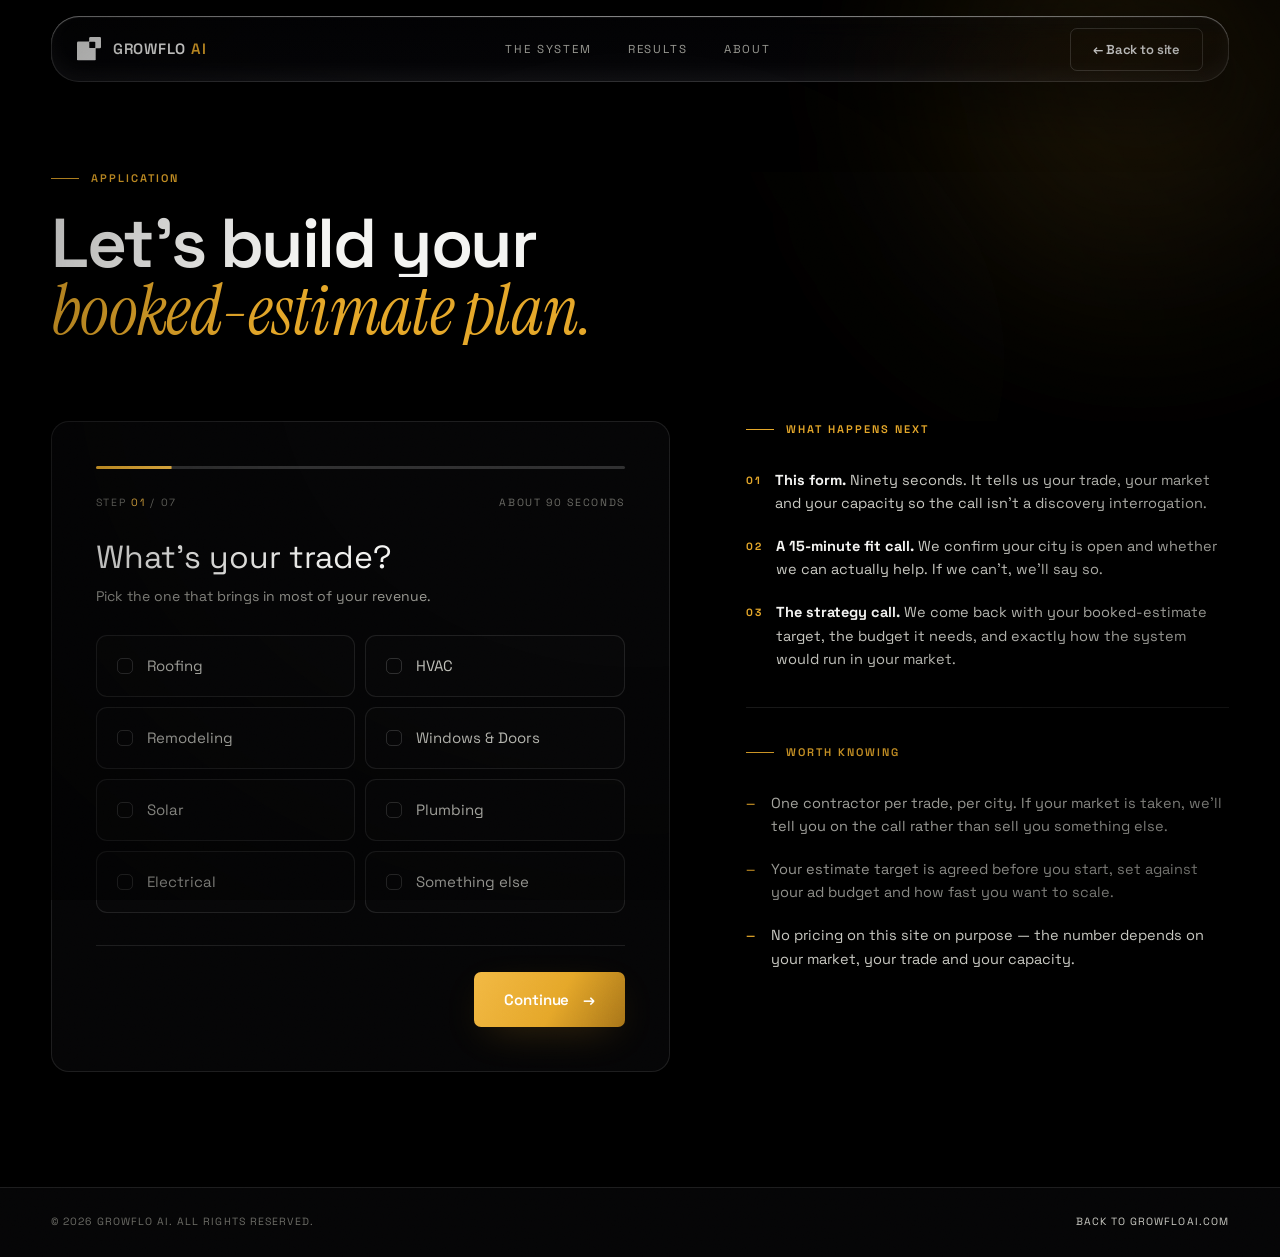
==== start.html @ e7b9e3fc "Initial commit — GrowFlo AI marketing site Static 4-page site (home, results, about, start/form) for" ====
<!DOCTYPE html>
<html lang="en">
<head>
<meta charset="utf-8">
<meta name="viewport" content="width=device-width, initial-scale=1">
<title>Get Your Plan — GrowFlo AI</title>
<meta name="description" content="Tell us your trade, your city and your capacity. We'll build a booked-estimate plan before you ever get on a call.">
<meta name="theme-color" content="#000000">

<!-- Link previews (iMessage, WhatsApp, Facebook, LinkedIn, Slack). Absolute
     URLs are required: scrapers are not browsers and will not resolve a
     relative path. -->
<meta property="og:site_name" content="GrowFlo AI">
<meta property="og:type" content="website">
<meta property="og:url" content="https://growfloai.com/start.html">
<meta property="og:title" content="Get Your Booked-Estimate Plan — GrowFlo AI">
<meta property="og:description" content="Tell us your trade, your city and your capacity. We'll build a booked-estimate plan before you ever get on a call.">
<meta property="og:image" content="https://growfloai.com/assets/img/og.png">
<meta property="og:image:width" content="1200">
<meta property="og:image:height" content="630">
<meta property="og:image:alt" content="GrowFlo AI — booked estimates, not leads.">
<meta name="twitter:card" content="summary_large_image">
<meta name="twitter:title" content="Get Your Booked-Estimate Plan — GrowFlo AI">
<meta name="twitter:description" content="Tell us your trade, your city and your capacity. We'll build a booked-estimate plan before you ever get on a call.">
<meta name="twitter:image" content="https://growfloai.com/assets/img/og.png">

<meta name="robots" content="noindex">
<link rel="icon" href="growflo logo.png">
<link rel="preconnect" href="https://fonts.googleapis.com">
<link rel="preconnect" href="https://fonts.gstatic.com" crossorigin>
<link href="https://fonts.googleapis.com/css2?family=Space+Grotesk:wght@300;400;500;600;700&family=Instrument+Serif:ital@0;1&display=swap" rel="stylesheet">
<link rel="stylesheet" href="assets/css/style.css">
</head>
<body>

<div class="wipe out"></div>
<div class="grain"></div>
<div class="vignette"></div>

<header class="nav solid">
  <div class="nav-in">
    <a href="index.html" class="brand" aria-label="GrowFlo AI home">
      <svg viewBox="0 0 100 98" aria-hidden="true">
        <defs><mask id="gfm1">
          <rect width="100" height="98" fill="#000"/>
          <rect x="0" y="19.2" width="77.9" height="78.5" rx="5.2" fill="#fff"/>
          <rect x="50.6" y="0" width="49.4" height="47.2" rx="5.2" fill="#fff"/>
          <rect x="51.2" y="20" width="25" height="26.2" rx="2.9" fill="#000"/>
        </mask></defs>
        <rect width="100" height="98" fill="currentColor" mask="url(#gfm1)"/>
      </svg>
      <span class="brand-txt">GrowFlo<em>&nbsp;AI</em></span>
    </a>
    <nav class="nav-links">
      <a href="index.html#system">The System</a>
      <a href="results.html">Results</a>
      <a href="about.html">About</a>
    </nav>
    <a href="index.html" class="btn btn-ghost btn-sm"><span>&larr; Back to site</span></a>
    <div class="burger" role="button" tabindex="0" aria-label="Menu"><i></i><i></i></div>
  </div>
</header>

<div class="mob">
  <a href="index.html">Home <i>01</i></a>
  <a href="results.html">Results <i>02</i></a>
  <a href="about.html">About <i>03</i></a>
  <a href="start.html">Get Your Plan <i>04</i></a>
</div>

<main>

<section class="phead" style="padding-bottom:clamp(30px,4vw,50px);">
  <div class="orb" data-para="0.04"></div>
  <div class="phead-in wrap">
    <div class="eyebrow rv">Application</div>
    <h1 style="font-size:clamp(34px,5.4vw,72px);">
      <span class="line-mask" data-delay="60"><span>Let's build your</span></span>
      <span class="line-mask" data-delay="150"><span><em class="copper">booked-estimate plan.</em></span></span>
    </h1>
  </div>
</section>

<section class="wrap" style="padding-bottom:clamp(70px,9vw,130px);">
  <div class="fwrap">

    <!-- ===== FORM ===== -->
    <div class="fcard rv">
      <div class="fbar"><i id="fbar"></i></div>
      <div class="fmeta">
        <span>Step <b id="fnow">01</b> / 07</span>
        <span id="ftime">About 90 seconds</span>
      </div>

      <form id="gfForm" novalidate>

        <!-- 1 · TRADE -->
        <div class="fstep live" data-step="1" data-req="trade">
          <div class="q">What's your trade?</div>
          <p class="hint">Pick the one that brings in most of your revenue.</p>
          <div class="opts two">
            <label class="opt"><input type="radio" name="trade" value="Roofing"><span class="bx"></span>Roofing</label>
            <label class="opt"><input type="radio" name="trade" value="HVAC"><span class="bx"></span>HVAC</label>
            <label class="opt"><input type="radio" name="trade" value="Remodeling"><span class="bx"></span>Remodeling</label>
            <label class="opt"><input type="radio" name="trade" value="Windows &amp; Doors"><span class="bx"></span>Windows &amp; Doors</label>
            <label class="opt"><input type="radio" name="trade" value="Solar"><span class="bx"></span>Solar</label>
            <label class="opt"><input type="radio" name="trade" value="Plumbing"><span class="bx"></span>Plumbing</label>
            <label class="opt"><input type="radio" name="trade" value="Electrical"><span class="bx"></span>Electrical</label>
            <label class="opt"><input type="radio" name="trade" value="Other"><span class="bx"></span>Something else</label>
          </div>
        </div>

        <!-- 2 · TERRITORY -->
        <div class="fstep" data-step="2" data-req="city">
          <div class="q">Where do you work?</div>
          <p class="hint">We only take one contractor per trade, per city — so we need to check your market is open.</p>
          <div class="field">
            <label for="city">Primary city &amp; state</label>
            <input type="text" id="city" name="city" placeholder="e.g. Austin, TX" autocomplete="address-level2">
          </div>
          <div class="field">
            <label for="radius">How far do you travel for a job?</label>
            <select id="radius" name="radius">
              <option value="Up to 25 miles">Up to 25 miles</option>
              <option value="25–50 miles">25–50 miles</option>
              <option value="50–100 miles">50–100 miles</option>
              <option value="Statewide">Statewide</option>
            </select>
          </div>
        </div>

        <!-- 3 · SPEND -->
        <div class="fstep" data-step="3" data-req="spend">
          <div class="q">What are you spending on ads right now?</div>
          <p class="hint">Per month, across everything. This sets what your estimate target can realistically be.</p>
          <div class="opts">
            <label class="opt"><input type="radio" name="spend" value="Not running ads yet"><span class="bx"></span>Not running ads yet</label>
            <label class="opt"><input type="radio" name="spend" value="Under $1,000/mo"><span class="bx"></span>Under $1,000 / month</label>
            <label class="opt"><input type="radio" name="spend" value="$1,000–$3,000/mo"><span class="bx"></span>$1,000 – $3,000 / month</label>
            <label class="opt"><input type="radio" name="spend" value="$3,000–$10,000/mo"><span class="bx"></span>$3,000 – $10,000 / month</label>
            <label class="opt"><input type="radio" name="spend" value="$10,000+/mo"><span class="bx"></span>$10,000+ / month</label>
          </div>
        </div>

        <!-- 4 · CAPACITY -->
        <div class="fstep" data-step="4" data-req="capacity">
          <div class="q">How many extra estimates could you handle a week?</div>
          <p class="hint">Be honest — we'd rather under-fill your calendar than burn your crew.</p>
          <div class="opts two">
            <label class="opt"><input type="radio" name="capacity" value="1–5 per week"><span class="bx"></span>1 – 5 per week</label>
            <label class="opt"><input type="radio" name="capacity" value="5–10 per week"><span class="bx"></span>5 – 10 per week</label>
            <label class="opt"><input type="radio" name="capacity" value="10–20 per week"><span class="bx"></span>10 – 20 per week</label>
            <label class="opt"><input type="radio" name="capacity" value="20+ per week"><span class="bx"></span>20+ per week</label>
          </div>
        </div>

        <!-- 5 · PAIN -->
        <div class="fstep" data-step="5" data-req="pain">
          <div class="q">What's breaking right now?</div>
          <p class="hint">Tick everything that applies.</p>
          <div class="opts">
            <label class="opt"><input type="checkbox" name="pain" value="Not enough leads"><span class="bx"></span>Not enough leads coming in</label>
            <label class="opt"><input type="checkbox" name="pain" value="Leads never answer"><span class="bx"></span>Leads don't answer when I call back</label>
            <label class="opt"><input type="checkbox" name="pain" value="Too many tire-kickers"><span class="bx"></span>Too many tire-kickers and ballpark hunters</label>
            <label class="opt"><input type="checkbox" name="pain" value="No-shows"><span class="bx"></span>Appointments that no-show</label>
            <label class="opt"><input type="checkbox" name="pain" value="No follow-up system"><span class="bx"></span>No follow-up with past customers</label>
            <label class="opt"><input type="checkbox" name="pain" value="Not enough reviews"><span class="bx"></span>Not enough reviews / low rating</label>
          </div>
        </div>

        <!-- 6 · CONTACT -->
        <div class="fstep" data-step="6" data-req="contact">
          <div class="q">Where do we send the plan?</div>
          <p class="hint">Straight after this you'll pick a time for a short fit call.</p>
          <div class="two-col">
            <div class="field">
              <label for="name">Your name</label>
              <input type="text" id="name" name="name" placeholder="Full name" autocomplete="name">
            </div>
            <div class="field">
              <label for="company">Business name</label>
              <input type="text" id="company" name="company" placeholder="Company" autocomplete="organization">
            </div>
          </div>
          <div class="two-col">
            <div class="field">
              <label for="email">Email</label>
              <input type="email" id="email" name="email" placeholder="you@company.com" autocomplete="email">
            </div>
            <div class="field">
              <label for="phone">Mobile</label>
              <input type="tel" id="phone" name="phone" placeholder="(000) 000-0000" autocomplete="tel">
            </div>
          </div>
          <div class="field">
            <label for="notes">Anything we should know? (optional)</label>
            <textarea id="notes" name="notes" placeholder="Jobs you want more of, jobs you don't, anything you've already tried."></textarea>
          </div>
          <!-- honeypot -->
          <input type="text" name="website" tabindex="-1" autocomplete="off" style="position:absolute;left:-9999px;opacity:0" aria-hidden="true">
        </div>

        <!-- 7 · BOOK THE FIT CALL
             The lead is already sent by the time this step appears, so an
             abandoned booking still reaches the spreadsheet. The iframe is
             built in JS (createElement, never innerHTML) so the visitor's
             own details can prefill the booking without a DOM-injection sink. -->
        <div class="fstep" data-step="7" data-req="book">
          <div class="q">Got it. Now pick your time.</div>
          <p class="hint">Your details are saved. Choose a 15-minute slot and we'll confirm your territory is open.</p>
          <div class="cal-embed" id="calEmbed">
            <div class="cal-load" id="calLoad">Loading the calendar&hellip;</div>
          </div>
          <p class="cal-alt">
            Calendar not loading?
            <a href="https://api.leadconnectorhq.com/widget/booking/bsc6yBx9MfXKer7SJRe4" target="_blank" rel="noopener">Open it in a new tab &rarr;</a>
          </p>
        </div>

        <div class="fnav">
          <button type="button" class="fback hide" id="fback">&larr; Back</button>
          <button type="button" class="btn btn-solid" id="fnext"><span id="fnextTxt">Continue</span><span class="arw">&rarr;</span></button>
        </div>
        <div class="ferr" id="ferr">Pick an option to continue.</div>
      </form>

      <!-- ===== DONE — only shown if the booking step is unreachable ===== -->
      <div class="fdone" id="fdone">
        <div class="tick">
          <svg viewBox="0 0 24 24" fill="none" stroke="currentColor" stroke-width="2"><path d="M20 6L9 17l-5-5"/></svg>
        </div>
        <h3 style="margin-bottom:14px;">Got it &mdash; we'll be in touch.</h3>
        <p style="max-width:44ch;margin-inline:auto;">
          Your application is in. We'll confirm your territory is open and come back to you
          to book a 15-minute fit call.
        </p>
      </div>
    </div>

    <!-- ===== SIDE ===== -->
    <aside class="fside rv" data-delay="140">
      <div class="eyebrow">What happens next</div>
      <ul>
        <li><b>01</b><span><strong style="color:var(--bone)">This form.</strong> Ninety seconds. It tells us your trade, your market and your capacity so the call isn't a discovery interrogation.</span></li>
        <li><b>02</b><span><strong style="color:var(--bone)">A 15-minute fit call.</strong> We confirm your city is open and whether we can actually help. If we can't, we'll say so.</span></li>
        <li><b>03</b><span><strong style="color:var(--bone)">The strategy call.</strong> We come back with your booked-estimate target, the budget it needs, and exactly how the system would run in your market.</span></li>
      </ul>

      <div class="rule" style="margin-block:36px;"></div>

      <div class="eyebrow">Worth knowing</div>
      <ul>
        <li><b>&mdash;</b><span>One contractor per trade, per city. If your market is taken, we'll tell you on the call rather than sell you something else.</span></li>
        <li><b>&mdash;</b><span>Your estimate target is agreed before you start, set against your ad budget and how fast you want to scale.</span></li>
        <li><b>&mdash;</b><span>No pricing on this site on purpose — the number depends on your market, your trade and your capacity.</span></li>
      </ul>
    </aside>

  </div>
</section>

</main>

<footer class="foot">
  <div class="wrap">
    <div class="foot-bot" style="border-top:0;">
      <span>&copy; <span data-year></span> GrowFlo AI. All rights reserved.</span>
      <span><a href="index.html" style="color:var(--bone-dim)">Back to growfloai.com</a></span>
    </div>
  </div>
</footer>

<script src="assets/js/liquid-glass.js"></script>
<script src="assets/js/main.js"></script>
<script src="assets/js/form.js"></script>
</body>
</html>
---- assets/css/style.css ----
/* ============================================================
   GROWFLO AI — core stylesheet
   Palette: true black + gold. Type: Space Grotesk, sentence case,
   with Instrument Serif italic for accent words.
   ============================================================ */

/* ---------- TOKENS ---------- */
:root{
  --ink:        #000000;
  --ink-1:      #050506;
  --ink-2:      #0A0A0B;
  --ink-3:      #131315;
  --line:       rgba(244,244,242,.10);
  --line-2:     rgba(244,244,242,.18);
  --bone:       #F4F4F2;
  --bone-dim:   #C9C9C2;
  --muted:      #9A9A93;
  --muted-2:    #6B6B65;

  --gold:     #E5A729;
  --gold-lit: #F2B944;
  --gold-dp:  #A87518;
  --gold-glow: rgba(229,167,41,.28);

  --display: 'Space Grotesk', 'Helvetica Neue', Arial, sans-serif;
  --body:    'Space Grotesk', 'Helvetica Neue', Arial, sans-serif;
  --label:   'Space Grotesk', 'Helvetica Neue', Arial, sans-serif;
  --serif:   'Instrument Serif', Georgia, 'Times New Roman', serif;

  --gut: clamp(20px, 4vw, 72px);
  --maxw: 1320px;
  --r-lg: 18px;
  --r-md: 11px;
  --r-sm: 7px;
  --ease: cubic-bezier(.22,1,.36,1);
  --ease-io: cubic-bezier(.65,.05,.36,1);
}

/* ---------- RESET ---------- */
*,*::before,*::after{ box-sizing:border-box; margin:0; padding:0; }
html{ -webkit-text-size-adjust:100%; scroll-behavior:smooth; }
@media (prefers-reduced-motion:reduce){ html{ scroll-behavior:auto; } }
[id]{ scroll-margin-top:90px; }
body{
  background:var(--ink);
  color:var(--bone);
  font-family:var(--body);
  font-size:16px;
  line-height:1.6;
  -webkit-font-smoothing:antialiased;
  -moz-osx-font-smoothing:grayscale;
  overflow-x:hidden;
}
body.is-locked{ overflow:hidden; }
img,svg,video{ display:block; max-width:100%; }
a{ color:inherit; text-decoration:none; }
button,input,select,textarea{ font:inherit; color:inherit; background:none; border:none; outline:none; }
::selection{ background:var(--gold); color:#fff; }

::-webkit-scrollbar{ width:9px; }
::-webkit-scrollbar-track{ background:var(--ink); }
::-webkit-scrollbar-thumb{ background:#1c1a15; border-radius:9px; }
::-webkit-scrollbar-thumb:hover{ background:var(--gold-dp); }

/* ---------- GRAIN + VIGNETTE ---------- */
.grain{
  position:fixed; inset:-50%; z-index:9998; pointer-events:none;
  opacity:.05; mix-blend-mode:overlay;
  background-image:url("data:image/svg+xml,%3Csvg xmlns='http://www.w3.org/2000/svg' width='300' height='300'%3E%3Cfilter id='n'%3E%3CfeTurbulence type='fractalNoise' baseFrequency='.85' numOctaves='4'/%3E%3C/filter%3E%3Crect width='300' height='300' filter='url(%23n)'/%3E%3C/svg%3E");
  animation:grainShift 8s steps(6) infinite;
}
@keyframes grainShift{
  0%{transform:translate(0,0)} 20%{transform:translate(-3%,2%)} 40%{transform:translate(2%,-3%)}
  60%{transform:translate(-2%,-2%)} 80%{transform:translate(3%,1%)} 100%{transform:translate(0,0)}
}
.vignette{
  position:fixed; inset:0; z-index:9997; pointer-events:none;
  background:radial-gradient(ellipse at 50% 40%, transparent 40%, rgba(0,0,0,.55) 100%);
}

/* ---------- PAGE WIPE ---------- */
.wipe{
  position:fixed; inset:0; z-index:9999; pointer-events:none;
  background:var(--ink); transform:scaleY(0); transform-origin:bottom;
}
.wipe.in{ transform:scaleY(1); transform-origin:bottom; transition:transform .55s var(--ease-io); }
.wipe.out{ transform:scaleY(0); transform-origin:top; transition:transform .6s var(--ease-io); }

/* ---------- LAYOUT ---------- */
.wrap{ width:100%; max-width:var(--maxw); margin-inline:auto; padding-inline:var(--gut); }
section{ position:relative; }
.sec{ padding-block:clamp(80px,11vw,160px); }
.sec-sm{ padding-block:clamp(56px,7vw,96px); }
.rule{ height:1px; background:var(--line); width:100%; }

/* ---------- TYPE ---------- */
.eyebrow{
  font-family:var(--label); font-size:11px; font-weight:600;
  letter-spacing:.18em; text-transform:uppercase;
  color:var(--gold); display:flex; align-items:center; gap:12px; margin-bottom:22px;
}
.eyebrow::before{ content:''; width:28px; height:1px; background:var(--gold); flex:none; }
.eyebrow.center{ justify-content:center; }

/* sentence case, tight negative tracking — the Space Grotesk treatment */
h1,h2,h3,h4,.display{
  font-family:var(--display); font-weight:600; text-transform:none;
  line-height:1.04; letter-spacing:-.03em; text-wrap:balance;
}
h1,.h1{ font-size:clamp(40px,7.4vw,82px); line-height:.98; letter-spacing:-.035em; }
h2,.h2{ font-size:clamp(30px,4.6vw,56px); line-height:1.05; letter-spacing:-.028em; }
h3,.h3{ font-size:clamp(22px,2.7vw,38px); line-height:1.1; letter-spacing:-.025em; }
h4,.h4{ font-size:clamp(17px,1.5vw,21px); line-height:1.25; letter-spacing:-.015em; }

/* accent words inside a heading — Instrument Serif italic, as on contractorai.co.
   The brand lockup keeps the sans, so it's excluded. */
.ser,
h1 em:not(.brand-txt em),
h2 em,
.r30-head em{
  font-family:var(--serif); font-style:italic; font-weight:400;
  letter-spacing:-.01em; color:var(--gold);
}
.brand-txt em{ font-family:inherit; font-style:normal; color:var(--gold); }

.lede{
  font-size:clamp(16px,1.35vw,20px); color:var(--bone-dim); line-height:1.5;
  max-width:60ch; font-weight:400;
}
p{ color:var(--bone-dim); max-width:66ch; }
.copper{ color:var(--gold); }

/* ---------- BUTTONS ---------- */
.btn{
  position:relative; display:inline-flex; align-items:center; gap:14px;
  font-family:var(--display); font-weight:600; text-transform:none;
  letter-spacing:-.01em; font-size:15px; line-height:1;
  padding:20px 30px; border-radius:var(--r-sm); overflow:hidden; isolation:isolate;
  cursor:pointer; white-space:nowrap;
  transition:color .35s var(--ease), border-color .35s;
}
.btn span{ position:relative; z-index:2; }
.btn .arw{ position:relative; z-index:2; transition:transform .4s var(--ease); }
.btn:hover .arw{ transform:translateX(5px); }
.btn::before{
  content:''; position:absolute; inset:0; z-index:1;
  background:linear-gradient(120deg,var(--gold-lit),var(--gold) 55%,var(--gold-dp));
  transform:translateY(101%); transition:transform .45s var(--ease);
}
.btn:hover::before{ transform:translateY(0); }

.btn-solid{
  background:linear-gradient(120deg,var(--gold-lit),var(--gold) 55%,var(--gold-dp));
  color:#fff; box-shadow:0 12px 42px -14px var(--gold-glow);
}
.btn-solid::before{ background:var(--bone); }
.btn-solid:hover{ color:var(--ink); }

.btn-ghost{ border:1px solid var(--line-2); color:var(--bone); }
.btn-ghost:hover{ color:#fff; border-color:transparent; }

.btn-sm{ padding:14px 22px; font-size:13px; }
.btn-lg{ padding:24px 40px; font-size:17px; }

/* spin-border pill — rotating conic gradient behind a solid inner pill. Stays flat;
   nothing moves on hover, the glow does the work. */
.btn-spin{
  position:relative; display:inline-flex; padding:1.5px; border-radius:999px;
  overflow:hidden; isolation:isolate; cursor:pointer;
  box-shadow:0 14px 46px -16px var(--gold-glow);
  transition:box-shadow .4s var(--ease);
}
.btn-spin:focus-visible{ outline:2px solid var(--gold-lit); outline-offset:5px; }

/* Main CTAs match the header button exactly — the revolving ring is the effect.
   A white halo used to sit here and washed the ring out, so it's just a soft
   gold cast now, which stays out of the ring's way. */
.btn-spin:not(.sm){
  box-shadow:0 14px 46px -18px var(--gold-glow);
}
.btn-spin:not(.sm):hover{
  box-shadow:0 16px 54px -16px rgba(229,167,41,.4);
}
.btn-spin-ring{
  position:absolute; inset:-1000%; z-index:0;
  background:conic-gradient(from 90deg at 50% 50%, var(--gold-lit) 0%, var(--gold-dp) 50%, var(--gold-lit) 100%);
  animation:spinBorder 2.6s linear infinite;
}
.btn-spin-in{
  position:relative; z-index:1; display:inline-flex; align-items:center; gap:14px;
  padding:22px 38px; border-radius:999px; background:var(--ink);
  font-family:var(--display); font-weight:600; text-transform:none;
  letter-spacing:-.01em; font-size:16px; line-height:1; color:var(--bone);
  transition:background .3s, gap .35s var(--ease);
}
.btn-spin-in .arw{ transition:transform .4s var(--ease); }
.btn-spin:hover .btn-spin-in{ background:#000; gap:18px; }
.btn-spin:hover .btn-spin-in .arw{ transform:translateX(4px); }
@keyframes spinBorder{ to{ transform:rotate(360deg); } }

/* cool variant — the original purple/indigo gradient from the reference button */
/* "cool" variant — the reference button's conic gradient, 2s linear spin,
   on a slate-950 pill. Used by the header CTA. */
.btn-spin.cool .btn-spin-ring{
  background:conic-gradient(from 90deg at 50% 50%, #E2CBFF 0%, #393BB2 50%, #E2CBFF 100%);
  animation-duration:2s;
}
.btn-spin.cool{ box-shadow:0 10px 30px -14px rgba(57,59,178,.5); }
.btn-spin.cool .btn-spin-in{
  background:#020617;                    /* bg-slate-950 */
  color:#fff;
  font-weight:500;                       /* font-medium */
  transition:background .3s var(--ease), gap .35s var(--ease);
}
.btn-spin.cool:hover .btn-spin-in{ background:rgba(2,6,23,.8); }  /* hover:bg-slate-950/80 */
.btn-spin.cool:focus-visible{ outline:2px solid #94a3b8; outline-offset:2px; }

/* compact size — matches the reference button: h-12, px-8, text-sm, 1px ring */
.btn-spin.sm{ box-shadow:none; padding:1px; height:48px; }
.btn-spin.sm .btn-spin-in{
  height:100%; padding:4px 32px; font-size:14px; gap:9px; line-height:1;
}
.btn-spin.sm:hover .btn-spin-in{ gap:11px; }

.tlink{
  font-family:var(--label); font-size:12px; letter-spacing:.14em; text-transform:uppercase;
  color:var(--bone-dim); display:inline-flex; gap:9px; align-items:center;
  padding-bottom:4px; border-bottom:1px solid var(--line-2); transition:.3s;
}
.tlink:hover{ color:var(--gold-lit); border-color:var(--gold); }

/* ---------- NAV — floating liquid-glass bar ---------- */
.nav{
  position:fixed; top:0; left:0; right:0; z-index:900;
  padding:16px var(--gut) 0;
  transition:padding .45s var(--ease);
}
.nav.solid{ padding-top:10px; }

/* Material dressing exactly as specified in the liquid-glass README.
   The module owns the optics; everything below is its documented recipe. */
.nav-in{
  display:flex; align-items:center; justify-content:space-between; gap:24px;
  height:66px; max-width:var(--maxw); margin-inline:auto;
  padding-inline:clamp(16px,2vw,26px);

  border-radius:28px;                  /* the module reads this for the map */
  background:linear-gradient(180deg,   /* slight tint for text contrast     */
    rgba(14, 14, 22, 0.18), rgba(14, 14, 22, 0.32));
  box-shadow:
    0 24px 60px rgba(0, 0, 0, 0.45),           /* drop shadow               */
    inset 0 1px 1px rgba(255, 255, 255, 0.5),  /* specular top highlight    */
    inset 0 -8px 20px rgba(255, 255, 255, 0.06),
    inset 0 0 0 1px rgba(255, 255, 255, 0.13); /* 1px glass border          */
}
.brand{ display:flex; align-items:center; gap:12px; flex:none; }
.brand svg{ width:24px; height:auto; color:var(--bone); transition:color .4s; }
.brand:hover svg{ color:var(--gold-lit); }
.brand-txt{
  font-family:var(--display); font-weight:600; text-transform:uppercase;
  font-size:15px; letter-spacing:.05em; line-height:1;
}
.brand-txt em{ font-family:inherit; font-style:normal; color:var(--gold); }

.nav-links{ display:flex; align-items:center; gap:36px; }
.nav-links a{
  font-family:var(--label); font-size:11.5px; letter-spacing:.16em; text-transform:uppercase;
  color:var(--muted); position:relative; padding-block:6px; transition:color .3s;
}
.nav-links a::after{
  content:''; position:absolute; left:0; bottom:0; height:1px; width:100%;
  background:var(--gold); transform:scaleX(0); transform-origin:right;
  transition:transform .4s var(--ease);
}
.nav-links a:hover,.nav-links a.active{ color:var(--bone); }
.nav-links a:hover::after,.nav-links a.active::after{ transform:scaleX(1); transform-origin:left; }

.burger{ display:none; width:44px; height:44px; position:relative; cursor:pointer; }
.burger i{
  position:absolute; left:11px; width:22px; height:1.5px; background:var(--bone);
  transition:transform .4s var(--ease), opacity .3s;
}
.burger i:nth-child(1){ top:19px; } .burger i:nth-child(2){ top:25px; }
.burger.on i:nth-child(1){ transform:translateY(3px) rotate(45deg); }
.burger.on i:nth-child(2){ transform:translateY(-3px) rotate(-45deg); }

.mob{
  position:fixed; inset:0; z-index:880; background:var(--ink-1);
  display:flex; flex-direction:column; justify-content:center; padding:0 var(--gut);
  clip-path:inset(0 0 100% 0); transition:clip-path .7s var(--ease);
}
.mob.open{ clip-path:inset(0 0 0 0); }
.mob a{
  font-family:var(--display); text-transform:none; font-size:clamp(32px,8.4vw,60px);
  font-weight:600; line-height:1.08; padding-block:10px; border-bottom:1px solid var(--line);
  display:flex; justify-content:space-between; align-items:baseline;
  opacity:0; transform:translateY(28px); transition:opacity .5s,transform .6s var(--ease);
}
.mob a i{ font-family:var(--label); font-size:12px; font-style:normal; color:var(--gold); }
.mob.open a{ opacity:1; transform:none; }
.mob.open a:nth-child(1){ transition-delay:.14s } .mob.open a:nth-child(2){ transition-delay:.20s }
.mob.open a:nth-child(3){ transition-delay:.26s } .mob.open a:nth-child(4){ transition-delay:.32s }
.mob.open a:nth-child(5){ transition-delay:.38s }
@media(max-width:900px){ .nav-links,.nav .btn,.nav .btn-spin{ display:none; } .burger{ display:block; } }

/* ---------- REVEAL PRIMITIVES ---------- */
.rv{ opacity:0; transform:translateY(34px); }
.rv.on{ opacity:1; transform:none; transition:opacity .9s var(--ease),transform 1s var(--ease); }
.line-mask{ overflow:hidden; display:block; }
.line-mask > span{ display:block; transform:translateY(105%); }
.line-mask.on > span{ transform:none; transition:transform 1.05s var(--ease); }
.ch{ display:inline-block; opacity:0; transform:translateY(.7em) rotate(3deg); }
.ch.on{ opacity:1; transform:none; transition:opacity .5s,transform .8s var(--ease); }

/* ============================================================
   HERO
   ============================================================ */
/* Ported 1:1 from the reference component's Tailwind classes.
   Colours are the literal Tailwind values it used (orange/yellow/amber/red). */
.shero{
  position:relative; width:100%; height:100vh; height:100svh;
  overflow:hidden; background:#000;
}
.shero-canvas{
  position:absolute; inset:0; width:100%; height:100%; display:block;
  background:#000; touch-action:none;
  opacity:0; transition:opacity 1.4s var(--ease);
}
.shero-canvas.on{ opacity:1; }
/* Bottom blend into the next section, plus a soft dark halo over the middle
   where the headline and subtitle sit — the shader's bright streaks get
   dimmed there so the copy stays readable as they cross behind it. */
.shero-fade{
  position:absolute; inset:0; z-index:1; pointer-events:none;
  background:
    radial-gradient(ellipse 58% 42% at 50% 50%, rgba(0,0,0,.5), rgba(0,0,0,.22) 55%, transparent 78%),
    linear-gradient(180deg, transparent 76%, rgba(0,0,0,.55) 90%, var(--ink) 100%);
}
/* absolute inset-0 z-10 flex flex-col items-center justify-center text-white */
.shero-content{
  position:absolute; inset:0; z-index:10;
  display:flex; flex-direction:column; align-items:center; justify-content:center;
  color:#fff; text-align:center;
}

/* mb-8 + the badge pill */
.shero-badge-wrap{ margin-bottom:2rem; animation:shFadeDown .8s ease-out forwards; }
/* slimmer and far more translucent than the reference pill */
.shero-badge{
  display:flex; align-items:center; gap:.45rem;
  padding:.34rem 1rem;
  background:rgba(249,115,22,.035);
  backdrop-filter:blur(10px);
  border:1px solid rgba(253,186,116,.14);
  border-radius:9999px;
  font-size:.8125rem; line-height:1.15rem;
  color:rgba(255,237,213,.78);
}
.shero-badge-ico{ color:rgba(253,224,71,.75); font-size:.75rem; }

/* text-center space-y-6 max-w-5xl mx-auto px-4 */
.shero-body{
  display:flex; flex-direction:column; gap:1.5rem;
  max-width:64rem; margin-inline:auto; padding-inline:1rem; width:100%;
}
.shero-heads{ display:flex; flex-direction:column; gap:.5rem; }

/* text-5xl md:text-7xl lg:text-8xl font-bold + gradient clipped to the text */
.shero-h1{
  font-family:var(--display); font-weight:700; text-transform:none;
  font-size:3rem; line-height:1; letter-spacing:-.02em; margin:0;
  -webkit-background-clip:text; background-clip:text;
  -webkit-text-fill-color:transparent; color:transparent;
  opacity:0; animation:shFadeUp .8s ease-out forwards;
}
.shero-h1-a{
  background-image:linear-gradient(to right,#fdba74,#facc15,#fcd34d);
  animation-delay:.2s;
}
.shero-h1-b{
  background-image:linear-gradient(to right,#fde047,#fb923c,#f87171);
  animation-delay:.4s;
}

/* max-w-3xl mx-auto */
.shero-sub-wrap{
  max-width:48rem; margin-inline:auto;
  opacity:0; animation:shFadeUp .8s ease-out forwards; animation-delay:.6s;
}
.shero-sub{
  font-size:1.125rem; line-height:1.625;       /* text-lg leading-relaxed */
  font-weight:300;                              /* font-light */
  color:rgba(255,237,213,.9);                   /* text-orange-100/90 */
  max-width:none; margin:0;
}

/* flex-col sm:flex-row gap-4 justify-center mt-10 */
.shero-btns{
  display:flex; flex-direction:column; gap:1rem;
  justify-content:center; align-items:center; margin-top:2.5rem;
  opacity:0; animation:shFadeUp .8s ease-out forwards; animation-delay:.8s;
}
.shero-btn{
  padding:1rem 2rem; border-radius:9999px;      /* px-8 py-4 rounded-full */
  font-family:var(--display); font-weight:600; font-size:1.125rem; line-height:1.4;
  text-transform:none; letter-spacing:-.01em; white-space:nowrap;
  transition:all .3s ease;
}
.shero-btn-primary{
  background:linear-gradient(to right,#f97316,#eab308);
  color:#000;
}
.shero-btn-primary:hover{
  background:linear-gradient(to right,#ea580c,#ca8a04);
  transform:scale(1.05);
  box-shadow:0 20px 25px -5px rgba(249,115,22,.25),0 8px 10px -6px rgba(249,115,22,.25);
}
.shero-btn-secondary{
  background:rgba(249,115,22,.10);
  border:1px solid rgba(253,186,116,.30);
  color:#ffedd5; backdrop-filter:blur(4px);
}
.shero-btn-secondary:hover{
  background:rgba(249,115,22,.20);
  border-color:rgba(253,186,116,.50);
  transform:scale(1.05);
}

@keyframes shFadeDown{ from{ opacity:0; transform:translateY(-20px);} to{ opacity:1; transform:none; } }
@keyframes shFadeUp{ from{ opacity:0; transform:translateY(30px);} to{ opacity:1; transform:none; } }

/* sm: and up */
@media(min-width:640px){
  .shero-btns{ flex-direction:row; }
}
/* md: */
@media(min-width:768px){
  .shero-h1{ font-size:4.5rem; }
  .shero-sub{ font-size:1.25rem; }
}
/* lg: */
@media(min-width:1024px){
  .shero-h1{ font-size:6rem; }
  .shero-sub{ font-size:1.5rem; }
}
@media (prefers-reduced-motion:reduce){
  .shero-badge-wrap,.shero-h1,.shero-sub-wrap,.shero-btns{ opacity:1; animation:none; }
}
.scroll-cue{
  position:absolute; bottom:26px; right:var(--gut); z-index:3;
  display:flex; align-items:center; gap:12px;
  font-family:var(--label); font-size:10px; letter-spacing:.2em; text-transform:uppercase; color:var(--muted-2);
}
.scroll-cue i{ display:block; width:1px; height:52px; background:linear-gradient(var(--gold),transparent); }
@media(max-width:820px){ .scroll-cue{ display:none; } }

/* ---------- STAT STRIP ---------- */
.stat-strip{ display:grid; grid-template-columns:repeat(4,1fr); border:1px solid var(--line); border-radius:var(--r-lg); overflow:hidden; }
.stat{ padding:32px 28px; border-right:1px solid var(--line); }
.stat:last-child{ border-right:0; }
.stat b{
  display:flex; align-items:baseline; white-space:nowrap;
  font-family:var(--display); font-weight:600; font-size:clamp(40px,4.6vw,66px);
  line-height:1; color:var(--bone); letter-spacing:-.01em;
}
/* the counter <span> lives inside <b> — keep it inline so the number never wraps */
.stat b span{ display:inline; font:inherit; letter-spacing:inherit; color:inherit; }
.stat b i{ font-style:normal; color:var(--gold-lit); }
.stat > span{
  display:block; margin-top:16px; font-family:var(--label); font-size:12px;
  letter-spacing:.08em; text-transform:uppercase; color:var(--bone-dim); line-height:1.55; max-width:22ch;
}
@media(max-width:780px){
  .stat-strip{ grid-template-columns:repeat(2,1fr); }
  .stat{ border-bottom:1px solid var(--line); padding:28px 18px; }
  .stat:nth-child(2n){ border-right:0; }
}

/* ---------- MARQUEE ---------- */
.marq{ overflow:hidden; border-block:1px solid var(--line); padding-block:20px; background:var(--ink-1); }
.marq-track{ display:flex; gap:56px; width:max-content; animation:marq 38s linear infinite; }
.marq:hover .marq-track{ animation-play-state:paused; }
.marq-track span{
  font-family:var(--display); text-transform:uppercase; font-size:clamp(16px,1.7vw,22px);
  letter-spacing:.05em; color:var(--muted-2); display:flex; align-items:center; gap:56px; white-space:nowrap;
}
.marq-track span::after{ content:''; width:5px; height:5px; background:var(--gold); border-radius:50%; }
@keyframes marq{ to{ transform:translateX(-50%); } }

/* ---------- PROBLEM ---------- */
.prob-head{ display:grid; grid-template-columns:1.1fr 1fr; gap:56px; align-items:end; margin-bottom:70px; }
.prob-grid{ display:grid; grid-template-columns:repeat(4,1fr); border:1px solid var(--line); border-radius:var(--r-lg); overflow:hidden; }
.prob-card{
  padding:40px 30px 46px; border-right:1px solid var(--line); position:relative; overflow:hidden;
  transition:background .5s var(--ease);
}
.prob-card:last-child{ border-right:0; }
.prob-card::after{
  content:''; position:absolute; top:0; left:0; right:0; height:1px;
  background:var(--gold); transform:scaleX(0); transform-origin:left; transition:transform .6s var(--ease);
}
.prob-card:hover{ background:var(--ink-2); }
.prob-card:hover::after{ transform:scaleX(1); }
.prob-card .n{ font-family:var(--label); font-size:11px; color:var(--gold); letter-spacing:.2em; }
.prob-card h4{ margin:22px 0 14px; color:var(--bone); }
.prob-card p{ font-size:14.5px; line-height:1.66; }
@media(max-width:1000px){ .prob-grid{ grid-template-columns:repeat(2,1fr); } .prob-card:nth-child(2n){border-right:0} .prob-card{border-bottom:1px solid var(--line)} }
@media(max-width:820px){ .prob-head{ grid-template-columns:1fr; gap:26px; } }
@media(max-width:600px){ .prob-grid{ grid-template-columns:1fr; } .prob-card{ border-right:0; } }

/* ============================================================
   THE SYSTEM — pinned scroll sequence
   ============================================================ */
.sys{ background:var(--ink-1); border-block:1px solid var(--line); }
.sys-track{ position:relative; height:672vh; }
.sys-pin{ position:sticky; top:0; height:100svh; display:flex; align-items:center; overflow:hidden; }
.sys-in{ width:100%; max-width:var(--maxw); margin-inline:auto; padding-inline:var(--gut); }
.sys-grid{ display:grid; grid-template-columns:1fr 1fr; gap:clamp(30px,6vw,90px); align-items:center; }

.sys-label{
  display:flex; align-items:center; justify-content:space-between; gap:20px;
  margin-bottom:16px;
}
.sys-label .eyebrow{ margin-bottom:0; }
.sys-count{
  font-family:var(--label); font-size:11px; letter-spacing:.2em; color:var(--muted-2); flex:none;
}
.sys-count b{ color:var(--bone); font-weight:400; }

.sys-prog{ display:flex; gap:8px; margin-bottom:34px; }
.sys-prog i{ flex:1; height:3px; border-radius:999px; background:var(--line-2); position:relative; overflow:hidden; }
.sys-prog i::after{
  content:''; position:absolute; inset:0; background:var(--gold-lit);
  transform:scaleX(0); transform-origin:left; transition:transform .5s var(--ease);
}
.sys-prog i.done::after{ transform:scaleX(1); }

.sys-steps{ position:relative; min-height:clamp(360px,42vh,460px); }
.sys-step{
  position:absolute; inset:0; opacity:0; transform:translateY(22px); pointer-events:none;
  transition:opacity .55s var(--ease), transform .75s var(--ease);
}
.sys-step.live{ opacity:1; transform:none; position:relative; pointer-events:auto; }
.sys-step .num{
  font-family:var(--display); font-size:clamp(56px,7vw,104px); font-weight:700; line-height:.8;
  -webkit-text-stroke:1px var(--gold); color:transparent; display:block; margin-bottom:18px;
}
.sys-step h3{ color:var(--bone); margin-bottom:18px; }
.sys-step p{ font-size:16px; line-height:1.7; max-width:44ch; }
.sys-step .tag{
  display:inline-flex; align-items:center; gap:9px; margin-top:26px; padding:9px 16px;
  border:1px solid var(--line-2); border-radius:999px;
  font-family:var(--label); font-size:10.5px; letter-spacing:.15em; text-transform:uppercase; color:var(--gold-lit);
}
.sys-step .tag::before{ content:''; width:6px; height:6px; border-radius:50%; background:var(--gold-lit); animation:pulseDot 1.8s infinite; }
@keyframes pulseDot{ 0%,100%{ opacity:1; box-shadow:0 0 0 0 var(--gold-glow) } 50%{ opacity:.5; box-shadow:0 0 0 7px transparent } }

.sys-stage{
  position:relative; aspect-ratio:1/1; border:1px solid var(--line); border-radius:var(--r-lg);
  background:radial-gradient(ellipse at 50% 40%,var(--ink-3),var(--ink-1) 72%);
  overflow:hidden;
}
.sys-stage .crn{ position:absolute; width:16px; height:16px; border:1px solid var(--gold); }
.sys-stage .crn.tl{ top:14px; left:14px; border-right:0; border-bottom:0; }
.sys-stage .crn.br{ bottom:14px; right:14px; border-left:0; border-top:0; }
/* matches .sys-step timing exactly so copy and visual move as one */
.vis{
  position:absolute; inset:0; display:grid; place-items:center;
  opacity:0; transform:translateY(22px) scale(.96); pointer-events:none;
  transition:opacity .55s var(--ease), transform .75s var(--ease);
}
.vis.live{ opacity:1; transform:none; pointer-events:auto; }

/* ============================================================
   HOW WE OPERATE — pinned rules (mirrors the system section)
   ============================================================ */
.rules{ background:var(--ink-1); border-block:1px solid var(--line); }
.rules-track{ position:relative; height:340vh; }
.rules-pin{ position:sticky; top:0; height:100svh; display:flex; align-items:center; overflow:hidden; }
.rules-in{ width:100%; max-width:var(--maxw); margin-inline:auto; padding-inline:var(--gut); }
.rules-grid{ display:grid; grid-template-columns:1fr 1fr; gap:clamp(30px,6vw,90px); align-items:center; }

.rules-label{ display:flex; align-items:center; justify-content:space-between; gap:20px; margin-bottom:16px; }
.rules-label .eyebrow{ margin-bottom:0; }
.rules-count{ font-family:var(--label); font-size:11px; letter-spacing:.2em; color:var(--muted-2); flex:none; }
.rules-count b{ color:var(--bone); font-weight:400; }

.rules-prog{ display:flex; gap:8px; margin-bottom:34px; }
.rules-prog i{ flex:1; height:3px; border-radius:999px; background:var(--line-2); position:relative; overflow:hidden; }
.rules-prog i::after{
  content:''; position:absolute; inset:0; background:var(--gold-lit);
  transform:scaleX(0); transform-origin:left; transition:transform .5s var(--ease);
}
.rules-prog i.done::after{ transform:scaleX(1); }

.rules-steps{ position:relative; min-height:clamp(340px,40vh,440px); }
.rule-step{
  position:absolute; inset:0; opacity:0; transform:translateY(22px); pointer-events:none;
  transition:opacity .55s var(--ease), transform .75s var(--ease);
}
.rule-step.live{ opacity:1; transform:none; position:relative; pointer-events:auto; }
.rule-step .num{
  font-family:var(--display); font-size:clamp(56px,7vw,104px); font-weight:700; line-height:.8;
  -webkit-text-stroke:1px var(--gold); color:transparent; display:block; margin-bottom:18px;
}
.rule-step h3{ color:var(--bone); margin-bottom:18px; }
.rule-step p{ font-size:16px; line-height:1.7; max-width:42ch; }
.rule-step .tag{
  display:inline-flex; align-items:center; gap:9px; margin-top:26px; padding:9px 16px;
  border:1px solid var(--line-2); border-radius:999px;
  font-family:var(--label); font-size:10.5px; letter-spacing:.15em; text-transform:uppercase; color:var(--gold-lit);
}
.rule-step .tag::before{ content:''; width:6px; height:6px; border-radius:50%; background:var(--gold-lit); animation:pulseDot 1.8s infinite; }

.rules-stage{
  position:relative; aspect-ratio:1/1; border:1px solid var(--line); border-radius:var(--r-lg);
  background:radial-gradient(ellipse at 50% 40%,var(--ink-3),var(--ink-1) 72%); overflow:hidden;
}
.rules-stage .crn{ position:absolute; width:16px; height:16px; border:1px solid var(--gold); }
.rules-stage .crn.tl{ top:14px; left:14px; border-right:0; border-bottom:0; }
.rules-stage .crn.br{ bottom:14px; right:14px; border-left:0; border-top:0; }
.rvis{
  position:absolute; inset:0; display:grid; place-items:center;
  opacity:0; transform:translateY(22px) scale(.96); pointer-events:none;
  transition:opacity .55s var(--ease), transform .75s var(--ease);
}
.rvis.live{ opacity:1; transform:none; pointer-events:auto; }

/* ---- rule 1: the race ---- */
.race{ width:78%; display:flex; flex-direction:column; gap:20px; }
.race-row{ display:grid; grid-template-columns:auto 1fr auto; align-items:center; gap:12px; }
.race-name{ font-family:var(--label); font-size:10.5px; letter-spacing:.1em; text-transform:uppercase; color:var(--bone-dim); white-space:nowrap; }
.race-bar{ height:8px; border-radius:999px; background:var(--line-2); overflow:hidden; }
.race-bar i{ display:block; height:100%; border-radius:999px; transform:scaleX(0); transform-origin:left; }
.race-t{ font-family:var(--label); font-size:11px; color:var(--muted); flex:none; }
.race-row.you .race-bar i{ background:linear-gradient(90deg,var(--gold-lit),var(--gold)); }
.race-row.you .race-t{ color:var(--gold-lit); }
.race-row.them .race-bar i{ background:var(--muted-2); }
.rvis.live .race-row.you .race-bar i{ animation:raceYou 3s var(--ease) infinite; }
.rvis.live .race-row.them .race-bar i{ animation:raceThem 3s linear infinite; }
@keyframes raceYou{ 0%{ transform:scaleX(0) } 14%,100%{ transform:scaleX(1) } }
@keyframes raceThem{ 0%{ transform:scaleX(0) } 100%{ transform:scaleX(.22) } }
.race-won{
  margin-top:6px; text-align:center; font-family:var(--label); font-size:10px; letter-spacing:.12em;
  text-transform:uppercase; color:var(--gold-lit); opacity:0;
}
.rvis.live .race-won{ animation:fadeSoft 3s var(--ease) infinite; }
@keyframes fadeSoft{ 0%,20%{ opacity:0 } 40%,100%{ opacity:1 } }

/* ---- rule 2: AI + human gate ---- */
.gate{ width:80%; display:flex; flex-direction:column; gap:30px; align-items:center; }
.gate-lane{ position:relative; width:100%; height:24px; }
.gate-lane .lead-dot{
  position:absolute; top:50%; left:0; width:9px; height:9px; margin-top:-4.5px; border-radius:50%;
  background:var(--gold-lit); box-shadow:0 0 10px var(--gold-glow);
}
.rvis.live .gate-lane .lead-dot{ animation:leadFlow 2.4s linear infinite; }
.gate-lane .d2{ animation-delay:.48s } .gate-lane .d3{ animation-delay:.96s }
.gate-lane .d4{ animation-delay:1.44s } .gate-lane .d5{ animation-delay:1.92s }
@keyframes leadFlow{ 0%{ left:0; opacity:0 } 12%{ opacity:1 } 88%{ opacity:1 } 100%{ left:100%; opacity:0 } }
.gate-nodes{ display:flex; align-items:center; gap:18px; }
.gate-node{ display:flex; flex-direction:column; align-items:center; gap:10px; }
.gate-node svg{ width:38px; height:38px; padding:9px; border:1px solid var(--line-2); border-radius:var(--r-md); }
.gate-node.ai svg{ color:var(--muted); }
.gate-node.human svg{ color:var(--gold-lit); border-color:var(--gold); }
.gate-node span{ font-family:var(--label); font-size:9.5px; letter-spacing:.1em; text-transform:uppercase; color:var(--bone-dim); }
.gate-arrow{ color:var(--gold); font-size:20px; }
.rvis.live .gate-node.human svg{ animation:pulseDot 2s infinite; }

/* ---- rule 3: scoreboard ---- */
.score{ width:76%; display:flex; flex-direction:column; gap:10px; }
.score-row{
  display:flex; align-items:center; justify-content:space-between; padding:14px 18px;
  border:1px solid var(--line); border-radius:var(--r-sm); background:rgba(255,255,255,.015);
  font-family:var(--label); font-size:12px; letter-spacing:.08em; text-transform:uppercase;
}
.score-row.off{ color:var(--muted-2); }
.score-row.off span{ text-decoration:line-through; }
.score-row.off b{ color:var(--muted-2); font-size:14px; }
.score-row.on{
  border-color:var(--gold); border-left:2px solid var(--gold);
  background:rgba(229,167,41,.08); color:var(--bone);
}
.score-row.on b{ font-family:var(--display); font-size:20px; color:var(--gold-lit); }
.rvis.live .score-row{ animation:scoreIn .6s var(--ease) backwards; }
.rvis.live .score-row:nth-child(1){ animation-delay:.05s }
.rvis.live .score-row:nth-child(2){ animation-delay:.18s }
.rvis.live .score-row:nth-child(3){ animation-delay:.31s }
.rvis.live .score-row:nth-child(4){ animation-delay:.5s }
@keyframes scoreIn{ from{ opacity:0; transform:translateX(-16px) } }

@media(max-width:900px){
  .rules-track{ height:auto; }
  .rules-pin{ position:static; height:auto; padding-block:70px 0; display:block; }
  .rules-grid{ grid-template-columns:1fr; gap:34px; }
  .rules-steps{ min-height:0; display:flex; flex-direction:column; gap:64px; }
  .rule-step{ position:relative; opacity:1; transform:none; pointer-events:auto; }
  .rule-step .num{ margin-bottom:12px; }
  .rules-stage{ display:none; }
  .rules-prog{ display:none; }
}

/* ---- v1: service-area radar ---- */
.v1{ width:78%; display:flex; flex-direction:column; align-items:center; gap:26px; }
.radar{ position:relative; width:min(300px,80%); aspect-ratio:1; }
.radar i{ position:absolute; inset:0; border:1px solid var(--line-2); border-radius:50%; animation:ripple 3.4s infinite; }
.radar i:nth-child(2){ animation-delay:1.13s } .radar i:nth-child(3){ animation-delay:2.26s }
@keyframes ripple{ from{ transform:scale(.18); opacity:0 } 30%{opacity:.85} to{ transform:scale(1); opacity:0 } }
/* the dashed boundary = the contractor's service radius */
.radar .area{
  position:absolute; inset:20%; border:1px dashed rgba(95,167,115,.5); border-radius:50%;
  background:radial-gradient(circle,rgba(95,167,115,.09),transparent 70%);
}
.radar .core{
  position:absolute; inset:0; margin:auto; width:14px; height:14px;
  background:var(--gold-lit); border-radius:50%; box-shadow:0 0 26px var(--gold);
  animation:pulseDot 2.6s infinite;
}
.radar .pin{
  position:absolute; width:9px; height:9px; border-radius:50%;
  transform:translate(-50%,-50%); cursor:pointer; outline:none;
}
/* hover / focus readout: why this lead did or didn't reach the contractor */
.radar .pin::after{
  content:attr(data-tip);
  position:absolute; left:50%; bottom:calc(100% + 12px); transform:translateX(-50%) translateY(4px);
  padding:8px 12px; border-radius:var(--r-sm); white-space:nowrap; pointer-events:none;
  font-family:var(--label); font-size:10px; font-weight:500; letter-spacing:.06em;
  text-transform:uppercase; line-height:1;
  background:#0A0A0B; border:1px solid var(--line-2); color:var(--bone);
  box-shadow:0 12px 30px -10px rgba(0,0,0,.9);
  opacity:0; visibility:hidden; transition:opacity .22s var(--ease), transform .28s var(--ease);
  z-index:6;
}
.radar .pin::before{
  content:''; position:absolute; left:50%; bottom:calc(100% + 7px);
  width:7px; height:7px; transform:translateX(-50%) rotate(45deg) translateY(4px);
  background:#0A0A0B; border-right:1px solid var(--line-2); border-bottom:1px solid var(--line-2);
  opacity:0; visibility:hidden; transition:opacity .22s var(--ease), transform .28s var(--ease); z-index:6;
}
.radar .pin:hover::after,.radar .pin:focus-visible::after{ opacity:1; visibility:visible; transform:translateX(-50%) translateY(0); }
.radar .pin:hover::before,.radar .pin:focus-visible::before{ opacity:1; visibility:visible; transform:translateX(-50%) rotate(45deg) translateY(0); }
/* the hovered pin pauses its idle pulse and swells so it reads as selected */
.radar .pin:hover,.radar .pin:focus-visible{ animation-play-state:paused; z-index:5; }
.radar .pin.in:hover{ box-shadow:0 0 0 5px rgba(95,167,115,.26), 0 0 20px rgba(95,167,115,.9); }
.radar .pin.in::after{ border-color:rgba(95,167,115,.5); }
.radar .pin.out:hover{ opacity:1; box-shadow:0 0 0 5px rgba(226,90,79,.24), 0 0 20px rgba(226,90,79,.85); }
.radar .pin.out::after{ border-color:rgba(226,90,79,.5); }
/* green = inside the radius, these become booked estimates */
.radar .pin.in{
  background:#5FA773; box-shadow:0 0 0 3px rgba(95,167,115,.18), 0 0 14px rgba(95,167,115,.7);
  animation:pinIn 2.8s ease-in-out infinite;
}
/* NB: nth-of-type counts every <span> in .radar (.area and .core come first),
   so the green pins are spans 3-6 and the red ones 7-11. */
.radar .pin.in:nth-of-type(4){ animation-delay:.45s }
.radar .pin.in:nth-of-type(5){ animation-delay:.9s }
.radar .pin.in:nth-of-type(6){ animation-delay:1.35s }
@keyframes pinIn{ 0%,100%{ opacity:1; transform:translate(-50%,-50%) scale(1) } 50%{ opacity:.75; transform:translate(-50%,-50%) scale(1.28) } }
/* red = outside the radius, never reaches the contractor */
.radar .pin.out{
  width:8px; height:8px; background:#E25A4F; opacity:.85;
  box-shadow:0 0 0 3px rgba(226,90,79,.14), 0 0 14px rgba(226,90,79,.6);
  animation:pinOut 3.6s ease-in-out infinite;
}
.radar .pin.out:nth-of-type(8){ animation-delay:.6s }
.radar .pin.out:nth-of-type(9){ animation-delay:1.2s }
.radar .pin.out:nth-of-type(10){ animation-delay:1.8s }
.radar .pin.out:nth-of-type(11){ animation-delay:2.4s }
@keyframes pinOut{ 0%,100%{ opacity:.88 } 50%{ opacity:.5 } }

.v1-key{ display:flex; gap:22px; flex-wrap:wrap; justify-content:center; }
.v1-key .k{
  display:inline-flex; align-items:center; gap:8px;
  font-family:var(--label); font-size:10px; letter-spacing:.14em; text-transform:uppercase; color:var(--muted);
}
.v1-key .k::before{ content:''; width:8px; height:8px; border-radius:50%; }
.v1-key .k.in::before{ background:#5FA773; box-shadow:0 0 10px rgba(95,167,115,.7); }
.v1-key .k.out::before{ background:#E25A4F; box-shadow:0 0 10px rgba(226,90,79,.6); }

/* ---- v2: speed-to-lead sequence ---- */
.v2{ width:82%; display:flex; flex-direction:column; gap:14px; }
.lead{
  display:flex; align-items:center; gap:12px; padding:14px 16px;
  border:1px solid var(--line-2); border-radius:var(--r-md); background:rgba(255,255,255,.03);
  animation:leadIn 5s var(--ease) infinite;
}
.live-dot{ width:8px; height:8px; border-radius:50%; background:#5FA773; flex:none; animation:pulseDot 1.4s infinite; }
.lead-t{ flex:1; min-width:0; }
.lead-t b{ display:block; font-family:var(--display); font-size:14px; letter-spacing:.05em; text-transform:uppercase; color:var(--bone); }
.lead-t span{ font-family:var(--label); font-size:10px; letter-spacing:.08em; color:var(--muted-2); }
.lead-s{ font-family:var(--label); font-size:11px; color:var(--gold-lit); flex:none; }
@keyframes leadIn{ 0%{ opacity:0; transform:translateY(-10px) } 8%,100%{ opacity:1; transform:none } }

.chans{ display:flex; flex-direction:column; gap:9px; }
.ch{
  display:flex; align-items:center; gap:12px; padding:12px 15px;
  border:1px solid var(--line); border-radius:var(--r-sm); background:rgba(255,255,255,.015);
  font-family:var(--label); font-size:11px; letter-spacing:.08em; text-transform:uppercase; color:var(--muted-2);
  animation:chFire 5s var(--ease) infinite;
}
.ch svg{ width:15px; flex:none; }
.ch span{ flex:1; }
.ch b{ color:var(--gold-lit); font-size:14px; opacity:0; animation:chTick 5s var(--ease) infinite; }
.ch.c1, .ch.c1 b{ animation-delay:.2s }
.ch.c2, .ch.c2 b{ animation-delay:1.1s }
.ch.c3, .ch.c3 b{ animation-delay:2s }
@keyframes chFire{
  0%,4%{ border-color:var(--line); color:var(--muted-2); background:rgba(255,255,255,.015); transform:translateX(-8px); opacity:.35 }
  12%{ border-color:var(--gold); color:var(--bone); background:rgba(229,167,41,.10); transform:none; opacity:1 }
  90%,100%{ border-color:var(--line-2); color:var(--bone-dim); background:rgba(255,255,255,.02); transform:none; opacity:1 }
}
@keyframes chTick{ 0%,8%{ opacity:0; transform:scale(.4) } 16%,100%{ opacity:1; transform:none } }

.v2-bar{ height:3px; border-radius:999px; background:var(--line-2); overflow:hidden; margin-top:4px; }
.v2-bar i{ display:block; height:100%; width:100%; border-radius:999px; background:linear-gradient(90deg,var(--gold),var(--gold-lit)); transform-origin:left; animation:v2Fill 5s var(--ease) infinite; }
@keyframes v2Fill{ 0%{ transform:scaleX(0) } 60%,100%{ transform:scaleX(1) } }
.v2-foot{ font-family:var(--label); font-size:10px; letter-spacing:.12em; text-transform:uppercase; color:var(--muted-2); text-align:center; }

/* v3 checklist */
.chk{ width:76%; display:flex; flex-direction:column; gap:12px; }
.chk div{
  display:flex; align-items:center; gap:14px; padding:15px 18px;
  border:1px solid var(--line); border-radius:var(--r-sm); background:rgba(255,255,255,.02);
  font-family:var(--label); font-size:11px; letter-spacing:.08em; text-transform:uppercase; color:var(--bone-dim);
}
.chk div b{ margin-left:auto; color:var(--gold-lit); font-family:var(--display); font-size:15px; }
.chk div.no{ color:var(--muted-2); border-style:dashed; }
.chk div.no b{ color:var(--muted-2); }
.vis.live .chk div{ animation:slideIn .6s var(--ease) backwards; }
.vis.live .chk div:nth-child(1){animation-delay:.05s} .vis.live .chk div:nth-child(2){animation-delay:.15s}
.vis.live .chk div:nth-child(3){animation-delay:.25s} .vis.live .chk div:nth-child(4){animation-delay:.35s}
@keyframes slideIn{ from{ opacity:0; transform:translateX(-18px) } }

/* ---- v4: booked estimates landing on the calendar ---- */
.v4{ width:84%; display:flex; flex-direction:column; gap:14px; }
.v4-h{
  display:flex; justify-content:space-between; align-items:center;
  font-family:var(--label); font-size:10.5px; letter-spacing:.16em; text-transform:uppercase; color:var(--muted-2);
  padding-bottom:12px; border-bottom:1px solid var(--line);
}
.v4-h b{ color:#5FA773; font-weight:400; display:inline-flex; align-items:center; gap:7px; }
.v4-h b::before{ content:''; width:7px; height:7px; border-radius:50%; background:#5FA773; animation:pulseDot 2s infinite; }
.v4-list{ display:flex; flex-direction:column; gap:8px; }
.apt{
  display:flex; align-items:center; gap:12px; padding:13px 15px;
  border:1px solid var(--line); border-left:2px solid var(--gold);
  border-radius:var(--r-sm); background:rgba(229,167,41,.08);
  font-family:var(--label); font-size:11px; letter-spacing:.06em; color:var(--bone-dim);
  animation:aptIn 5s var(--ease) infinite;
}
.apt .d{ text-transform:uppercase; color:var(--gold-lit); flex:none; width:30px; }
.apt .ti{ color:var(--bone); flex:none; width:42px; }
.apt .nm{ flex:1; min-width:0; overflow:hidden; text-overflow:ellipsis; white-space:nowrap; color:var(--muted); }
.apt .ok{ color:#5FA773; flex:none; font-size:13px; }
.apt.a1{ animation-delay:0s } .apt.a2{ animation-delay:.45s }
.apt.a3{ animation-delay:.9s } .apt.a4{ animation-delay:1.35s }
@keyframes aptIn{
  0%,3%{ opacity:0; transform:translateX(22px) }
  12%{ opacity:1; transform:none }
  92%,100%{ opacity:1; transform:none }
}
.v4-foot{ font-family:var(--label); font-size:10px; letter-spacing:.12em; text-transform:uppercase; color:var(--muted-2); text-align:center; }

/* v5 reviews */
.rev{ text-align:center; width:80%; }
.rev .stars{ display:flex; justify-content:center; gap:9px; margin-bottom:22px; }
.rev .stars svg{ width:clamp(24px,3vw,38px); color:var(--gold-lit); }
.vis.live .rev .stars svg{ animation:starIn .5s var(--ease) backwards; }
.vis.live .rev .stars svg:nth-child(2){animation-delay:.1s} .vis.live .rev .stars svg:nth-child(3){animation-delay:.2s}
.vis.live .rev .stars svg:nth-child(4){animation-delay:.3s} .vis.live .rev .stars svg:nth-child(5){animation-delay:.4s}
@keyframes starIn{ from{ opacity:0; transform:scale(.4) rotate(-25deg) } }
.rev b{ font-family:var(--display); font-size:clamp(38px,5vw,66px); color:var(--bone); display:block; line-height:1; }
.rev span{ font-family:var(--label); font-size:11px; letter-spacing:.18em; text-transform:uppercase; color:var(--muted); }
.rev .loop{ margin-top:24px; display:inline-flex; align-items:center; gap:10px; font-family:var(--label); font-size:10.5px; letter-spacing:.14em; text-transform:uppercase; color:var(--gold-lit); }
.rev .loop svg{ width:15px; animation:spin 4s linear infinite; }
@keyframes spin{ to{ transform:rotate(360deg) } }

@media(max-width:900px){
  .sys-track{ height:auto; }
  .sys-pin{ position:static; height:auto; padding-block:70px 0; display:block; }
  .sys-grid{ grid-template-columns:1fr; gap:34px; }
  .sys-steps{ min-height:0; display:flex; flex-direction:column; gap:64px; }
  .sys-step{ position:relative; opacity:1; transform:none; pointer-events:auto; }
  .sys-step .num{ margin-bottom:12px; }
  .sys-stage{ display:none; }
  .sys-prog{ display:none; }
}

/* ---------- RESULTS BAR ---------- */
.res-grid{ display:grid; grid-template-columns:repeat(4,1fr); gap:1px; background:var(--line); border:1px solid var(--line); border-radius:var(--r-lg); overflow:hidden; }
.res-cell{ background:var(--ink); padding:44px 30px; transition:background .5s; }
.res-cell:hover{ background:var(--ink-2); }
.res-cell b{
  font-family:var(--display); font-weight:600; font-size:clamp(42px,5.2vw,76px); line-height:.95;
  color:var(--bone); display:flex; align-items:baseline; white-space:nowrap; letter-spacing:-.01em;
}
.res-cell b span{ display:inline; font:inherit; letter-spacing:inherit; color:inherit; }
.res-cell b i{ font-style:normal; color:var(--gold-lit); }
.res-cell > span{ display:block; margin-top:18px; font-family:var(--label); font-size:12px; letter-spacing:.08em; text-transform:uppercase; color:var(--bone-dim); line-height:1.5; max-width:20ch; }
/* Google-style star row under the rating */
.res-stars{ display:flex; gap:4px; margin-top:12px; }
.res-stars svg{ width:18px; height:18px; color:#E8A33D; flex:none; }
.res-cell:hover .res-stars svg{ animation:starPop .45s var(--ease) backwards; }
.res-cell:hover .res-stars svg:nth-child(2){ animation-delay:.06s }
.res-cell:hover .res-stars svg:nth-child(3){ animation-delay:.12s }
.res-cell:hover .res-stars svg:nth-child(4){ animation-delay:.18s }
.res-cell:hover .res-stars svg:nth-child(5){ animation-delay:.24s }
@keyframes starPop{ from{ transform:scale(.5) rotate(-20deg); opacity:.3 } }
.res-cell .res-stars + span{ margin-top:14px; }
@media(max-width:900px){ .res-grid{ grid-template-columns:repeat(2,1fr); } }
@media(max-width:520px){ .res-grid{ grid-template-columns:1fr; } }

/* ---------- FEATURED 30-DAY RESULT ---------- */
.r30{
  position:relative; overflow:hidden; text-align:center;
  padding-block:clamp(70px,9vw,130px);
  background:
    radial-gradient(ellipse 70% 50% at 50% 0%, rgba(229,167,41,.16), transparent 70%),
    linear-gradient(180deg, var(--ink-1), var(--ink) 60%);
  border-block:1px solid var(--line);
}
.r30-head{
  font-size:clamp(28px,4.2vw,58px); line-height:1.02; color:var(--bone);
  margin-bottom:clamp(38px,5vw,62px); text-wrap:balance;
}
.r30-head em{ font-style:normal; color:var(--gold-lit); }

/* raw proof screenshots */
.r30-proof{
  display:grid; grid-template-columns:1fr 1fr; gap:clamp(16px,2.4vw,28px);
  margin-bottom:clamp(44px,6vw,74px); text-align:left;
}
.r30-proof figure{ display:flex; flex-direction:column; gap:14px; }
.r30-shot{
  border:1px solid var(--line-2); border-radius:var(--r-lg); overflow:hidden;
  background:#000; box-shadow:0 24px 60px -28px rgba(0,0,0,.95);
  transition:border-color .4s var(--ease), transform .5s var(--ease);
}
.r30-shot img{ width:100%; height:auto; display:block; }
.r30-proof figure:hover .r30-shot{ border-color:var(--gold); transform:translateY(-4px); }
.r30-proof figcaption{
  font-family:var(--label); font-size:11.5px; letter-spacing:.05em; line-height:1.6;
  color:var(--muted); display:flex; gap:10px; align-items:baseline;
}
.r30-proof figcaption b{ color:var(--bone); font-weight:400; }
.r30-proof figcaption .n{ color:var(--gold); flex:none; letter-spacing:.16em; }

/* the two headline numbers */
.r30-nums{
  display:grid; grid-template-columns:1fr 1fr; gap:clamp(20px,4vw,50px);
  padding-bottom:clamp(28px,3.5vw,42px); border-bottom:1px solid var(--line);
}
.r30-nums > div:first-child{ border-right:1px solid var(--line); }
.r30-nums b{
  display:flex; align-items:baseline; justify-content:center; white-space:nowrap;
  font-family:var(--display); font-weight:700; font-size:clamp(38px,7vw,96px);
  line-height:1; color:var(--gold-lit); letter-spacing:-.015em;
}
.r30-nums b span{ display:inline; font:inherit; letter-spacing:inherit; color:inherit; }
.r30-nums b i{ font-style:normal; }
.r30-nums > div > span{
  display:block; margin-top:16px; font-family:var(--label); font-size:11px;
  letter-spacing:.16em; text-transform:uppercase; color:var(--bone-dim);
}

/* the supporting one-liner of raw figures */
.r30-line{
  display:flex; flex-wrap:wrap; justify-content:center; gap:10px 26px;
  padding-block:clamp(22px,3vw,32px);
  font-family:var(--label); font-size:12px; letter-spacing:.04em; color:var(--muted-2);
}
.r30-line span{ display:inline-flex; gap:7px; }
.r30-line b{ color:var(--bone); font-weight:400; }
.r30-line span + span::before{ content:'·'; color:var(--gold); margin-right:19px; }

.r30-note{
  color:var(--bone-dim); font-size:clamp(14px,1.3vw,17px);
  margin:0 auto clamp(28px,3.6vw,40px); max-width:44ch;
}
.r30-cta{ display:flex; flex-direction:column; align-items:center; gap:18px; }
.r30-fine{
  font-family:var(--label); font-size:10.5px; letter-spacing:.12em;
  text-transform:uppercase; color:var(--muted-2);
}
@media(max-width:860px){
  .r30-proof{ grid-template-columns:1fr; }
  .r30-nums{ grid-template-columns:1fr; gap:32px; }
  .r30-nums > div:first-child{ border-right:0; border-bottom:1px solid var(--line); padding-bottom:32px; }
  .r30-line span + span::before{ display:none; }
}

/* ---------- VIDEO TESTIMONIAL ---------- */
.vt{ background:var(--ink-1); border-block:1px solid var(--line); }
.vt-grid{ display:grid; grid-template-columns:1.35fr 1fr; gap:clamp(30px,5vw,70px); align-items:center; }
.vt-player{
  position:relative; aspect-ratio:16/9; background:var(--ink-3); overflow:hidden;
  border:1px solid var(--line); border-radius:var(--r-lg); cursor:pointer;
}
.vt-player video,.vt-player img{ width:100%; height:100%; object-fit:cover; }
.vt-player iframe{ width:100%; height:100%; border:0; display:block; }
.vt-player.yt{ cursor:default; }
.vt-player .ph{
  position:absolute; inset:0; display:grid; place-items:center; text-align:center; padding:20px;
  background:repeating-linear-gradient(45deg,var(--ink-2),var(--ink-2) 12px,var(--ink-3) 12px,var(--ink-3) 24px);
  font-family:var(--label); font-size:11px; letter-spacing:.16em; text-transform:uppercase; color:var(--muted-2);
  transition:opacity .4s;
}
.vt-play{
  position:absolute; inset:0; margin:auto; width:88px; height:88px; border-radius:50%;
  background:rgba(229,167,41,.92); display:grid; place-items:center; z-index:3;
  transition:transform .4s var(--ease),background .3s,opacity .3s;
}
.vt-play svg{ width:22px; color:#fff; margin-left:4px; }
.vt-player:hover .vt-play{ transform:scale(1.12); background:var(--gold-lit); }
.vt-player.playing .vt-play,.vt-player.playing .ph{ opacity:0; pointer-events:none; }
.vt-quote{
  font-family:var(--display); font-size:clamp(24px,2.9vw,42px); text-transform:none;
  line-height:1.14; color:var(--bone); font-weight:500; margin-bottom:26px;
}
/* hard numbers beside the client video */
.vt-stats{ display:flex; gap:14px; flex-wrap:wrap; margin-bottom:28px; }
.vt-stats > div{
  flex:1; min-width:140px; padding:18px 20px;
  border:1px solid var(--line); border-left:2px solid var(--gold);
  border-radius:var(--r-md); background:rgba(229,167,41,.08);
}
.vt-stats b{
  display:flex; align-items:baseline; white-space:nowrap;
  font-family:var(--display); font-weight:600; font-size:clamp(30px,3.4vw,44px);
  line-height:1; color:var(--bone); letter-spacing:-.01em;
}
.vt-stats b span{ display:inline; font:inherit; letter-spacing:inherit; color:inherit; }
.vt-stats b i{ font-style:normal; color:var(--gold-lit); }
.vt-stats > div > span{
  display:block; margin-top:10px; font-family:var(--label); font-size:10.5px;
  letter-spacing:.1em; text-transform:uppercase; color:var(--bone-dim);
}

.who{ display:flex; align-items:center; gap:14px; }
.who .av{ width:46px; height:46px; border-radius:50%; background:var(--ink-3); border:1px solid var(--line-2); object-fit:cover; flex:none; }
.who b{ display:block; font-family:var(--display); font-size:16px; letter-spacing:.04em; color:var(--bone); text-transform:none; }
.who span{ font-family:var(--label); font-size:10.5px; letter-spacing:.12em; text-transform:uppercase; color:var(--muted-2); }
@media(max-width:900px){ .vt-grid{ grid-template-columns:1fr; } }

/* ---------- TEXT TESTIMONIALS ---------- */
.tst-grid{ display:grid; grid-template-columns:repeat(3,1fr); gap:20px; }
.tst{
  border:1px solid var(--line); border-radius:var(--r-lg); padding:32px 28px 28px; background:var(--ink-1);
  display:flex; flex-direction:column; gap:20px; transition:transform .5s var(--ease),border-color .4s,background .4s;
}
.tst:hover{ transform:translateY(-6px); border-color:var(--line-2); background:var(--ink-2); }
.tst .metric{ font-family:var(--display); font-size:clamp(26px,2.6vw,38px); color:var(--gold-lit); line-height:1; text-transform:none; }
.tst p{ color:var(--bone-dim); font-size:15px; line-height:1.68; flex:1; }
.tst .who{ padding-top:20px; border-top:1px solid var(--line); }
@media(max-width:980px){ .tst-grid{ grid-template-columns:repeat(2,1fr); } }
@media(max-width:640px){ .tst-grid{ grid-template-columns:1fr; } }

/* ---------- CHAT SCREENSHOT TESTIMONIALS ---------- */
.chat-grid{ display:grid; grid-template-columns:repeat(3,1fr); gap:clamp(16px,2.2vw,26px); }
.chat{ display:flex; flex-direction:column; gap:16px; }
.chat-shot{
  position:relative; border:1px solid var(--line-2); border-radius:var(--r-lg); overflow:hidden;
  background:#000; box-shadow:0 24px 60px -30px rgba(0,0,0,.95);
  max-height:620px;
  transition:border-color .4s var(--ease), transform .5s var(--ease);
}
.chat-shot img{ width:100%; height:auto; display:block; }
/* the screenshots are taller than the frame — fade the cut edge, and the caption
   sits on top of that fade so it costs no extra height below the card */
.chat-shot::after{
  content:''; position:absolute; left:0; right:0; bottom:0; height:190px; pointer-events:none;
  background:linear-gradient(180deg, transparent, rgba(0,0,0,.72) 42%, var(--ink) 88%);
}
.chat:hover .chat-shot{ border-color:var(--gold); transform:translateY(-4px); }
.chat figcaption{
  position:absolute; left:0; right:0; bottom:0; z-index:2;
  display:flex; flex-direction:column; gap:4px;
  padding:0 20px 20px;
}
.chat figcaption b{
  font-family:var(--display); font-weight:600; font-size:clamp(15px,1.35vw,18px);
  line-height:1.2; letter-spacing:-.02em; color:var(--gold);
}
.chat figcaption span{
  font-family:var(--label); font-size:10px; font-weight:500; letter-spacing:.09em;
  line-height:1.45; text-transform:uppercase; color:var(--bone-dim);
}
@media(max-width:900px){
  .chat-grid{ grid-template-columns:1fr; gap:34px; max-width:460px; margin-inline:auto; }
  .chat-shot{ max-height:560px; }
}

/* ---------- GUARANTEE ---------- */
.gua-in{ display:grid; grid-template-columns:repeat(2,1fr); gap:20px; }
.gua-card{
  position:relative; border:1px solid var(--line); border-radius:var(--r-lg); padding:clamp(32px,4vw,54px);
  background:linear-gradient(150deg,var(--ink-2),var(--ink) 70%); overflow:hidden;
}
.gua-card::before{
  content:''; position:absolute; top:-40%; right:-20%; width:60%; height:120%;
  background:radial-gradient(circle,var(--gold-glow),transparent 68%); opacity:.7;
}
.gua-card .ic{ position:relative; width:44px; height:44px; border:1px solid var(--gold); border-radius:var(--r-sm); display:grid; place-items:center; margin-bottom:26px; }
.gua-card .ic svg{ width:19px; color:var(--gold-lit); }
.gua-card h3{ color:var(--bone); margin-bottom:16px; position:relative; }
.gua-card p{ position:relative; font-size:15.5px; }
@media(max-width:820px){ .gua-in{ grid-template-columns:1fr; } }

/* ---------- TRADES ---------- */
.trades{ display:flex; flex-wrap:wrap; gap:10px; }
.trades span{
  padding:11px 18px; border:1px solid var(--line); border-radius:999px;
  font-family:var(--label); font-size:11px; letter-spacing:.12em; text-transform:uppercase; color:var(--muted);
  transition:.35s var(--ease);
}
.trades span:hover{ color:var(--bone); border-color:var(--gold); transform:translateY(-3px); }

/* ---------- BIG CTA ---------- */
.cta{ position:relative; overflow:hidden; text-align:center; }
.cta-bg{ position:absolute; inset:0; z-index:0; }
.cta-bg .orb{ position:absolute; left:50%; top:50%; transform:translate(-50%,-50%); width:80vw; height:80vw; border-radius:50%; filter:blur(110px); background:radial-gradient(circle,rgba(229,167,41,.24),transparent 62%); }
.cta-in{ position:relative; z-index:2; }
.cta h2{ margin-bottom:26px; }
.cta .lede{ margin-inline:auto; }
.cta-btns{ display:flex; gap:14px; justify-content:center; flex-wrap:wrap; margin-top:40px; }
.cta-meta{ display:flex; gap:32px; justify-content:center; flex-wrap:wrap; margin-top:34px; font-family:var(--label); font-size:10.5px; letter-spacing:.14em; text-transform:uppercase; color:var(--muted-2); }
.cta-meta i{ font-style:normal; color:var(--gold); margin-right:7px; }

/* ---------- FOOTER ---------- */
.foot{ border-top:1px solid var(--line); background:var(--ink-1); }
.foot-top{ display:grid; grid-template-columns:1.4fr 1fr 1fr; gap:48px; padding-block:70px 56px; }
.foot h5{ font-family:var(--label); font-size:10.5px; letter-spacing:.2em; text-transform:uppercase; color:var(--muted-2); margin-bottom:22px; font-weight:400; }
.foot ul{ list-style:none; display:flex; flex-direction:column; gap:13px; }
.foot ul a{ color:var(--bone-dim); font-size:14.5px; transition:color .3s,padding-left .3s; }
.foot ul a:hover{ color:var(--gold-lit); padding-left:6px; }
.foot-bot{ display:flex; justify-content:space-between; gap:20px; flex-wrap:wrap; padding-block:26px; border-top:1px solid var(--line); font-family:var(--label); font-size:10.5px; letter-spacing:.1em; text-transform:uppercase; color:var(--muted-2); }
.foot-brand p{ font-size:14.5px; margin-top:18px; max-width:34ch; }
@media(max-width:820px){ .foot-top{ grid-template-columns:1fr 1fr; } .foot-brand{ grid-column:1/-1; } }

/* ---------- PAGE HEADER ---------- */
.phead{ padding-top:170px; padding-bottom:clamp(50px,6vw,90px); position:relative; overflow:hidden; }
.phead .orb{ position:absolute; width:46vw; height:46vw; right:-12vw; top:-16vw; border-radius:50%; filter:blur(100px); background:radial-gradient(circle,rgba(229,167,41,.22),transparent 66%); }
.phead-in{ position:relative; z-index:2; }
.phead h1{ font-size:clamp(40px,7vw,104px); margin-bottom:26px; }

/* ---------- CASE STUDIES ---------- */
.case{ border-top:1px solid var(--line); padding-block:clamp(46px,5vw,74px); }
.case-in{ display:grid; grid-template-columns:.85fr 1.15fr; gap:clamp(28px,5vw,70px); }
.case-meta .h4{ color:var(--bone); margin-bottom:10px; }
.case-tag{ font-family:var(--label); font-size:10.5px; letter-spacing:.16em; text-transform:uppercase; color:var(--gold-lit); margin-bottom:20px; display:block; }
.case-nums{ display:grid; grid-template-columns:repeat(3,1fr); gap:18px; margin-bottom:28px; }
.case-nums div b{ display:flex; align-items:baseline; white-space:nowrap; font-family:var(--display); font-size:clamp(30px,3.6vw,50px); color:var(--bone); line-height:1; }
.case-nums div b span{ display:inline; font:inherit; letter-spacing:inherit; color:inherit; }
.case-nums div b i{ font-style:normal; color:var(--gold-lit); }
.case-nums div > span{ display:block; margin-top:10px; font-family:var(--label); font-size:11px; letter-spacing:.08em; text-transform:uppercase; color:var(--bone-dim); line-height:1.5; }
.shot{
  border:1px solid var(--line); border-radius:var(--r-lg); background:repeating-linear-gradient(45deg,var(--ink-1),var(--ink-1) 12px,var(--ink-2) 12px,var(--ink-2) 24px);
  aspect-ratio:16/10; display:grid; place-items:center; text-align:center; overflow:hidden; padding:20px;
  font-family:var(--label); font-size:11px; letter-spacing:.14em; text-transform:uppercase; color:var(--muted-2);
  transition:border-color .4s;
}
.shot:hover{ border-color:var(--line-2); }
.shot img{
  width:100%; height:100%; object-fit:cover;
  /* Without this, a grid item's automatic minimum size is based on its
     intrinsic ratio — a portrait photo demands more height than the box
     ever gives it and silently grows past height:100%, so object-fit:cover
     never gets a chance to crop it. min-height:0 is what actually makes
     "cover" cover. */
  min-width:0; min-height:0;
}
@media(max-width:900px){ .case-in{ grid-template-columns:1fr; } }

/* ---------- ABOUT ---------- */
.ab-grid{ display:grid; grid-template-columns:1fr 1fr; gap:clamp(30px,6vw,80px); align-items:center; }
.ab-portrait{
  position:relative; aspect-ratio:4/5; border:1px solid var(--line); border-radius:var(--r-lg);
  background:repeating-linear-gradient(45deg,var(--ink-1),var(--ink-1) 12px,var(--ink-2) 12px,var(--ink-2) 24px);
  display:grid; place-items:center; overflow:hidden; text-align:center;
  font-family:var(--label); font-size:11px; letter-spacing:.14em; text-transform:uppercase; color:var(--muted-2);
}
.ab-portrait:has(img){ padding:0; }
.ab-portrait img{
  width:100%; height:100%; object-fit:cover; object-position:center 22%;
  filter:grayscale(1) contrast(1.06) brightness(.9);
}
/* feathers the photo's light backdrop into the black page */
.ab-portrait::after{
  content:''; position:absolute; inset:0; pointer-events:none;
  background:
    radial-gradient(ellipse at 50% 38%, transparent 42%, rgba(0,0,0,.5) 100%),
    linear-gradient(180deg, rgba(0,0,0,.28) 0%, transparent 22%, transparent 62%, rgba(0,0,0,.72) 100%);
}
.vals{ display:grid; grid-template-columns:repeat(3,1fr); gap:1px; background:var(--line); border:1px solid var(--line); border-radius:var(--r-lg); overflow:hidden; }
.val{ background:var(--ink); padding:38px 30px; }
.val .n{ font-family:var(--label); font-size:11px; color:var(--gold); letter-spacing:.18em; }
.val h4{ color:var(--bone); margin:20px 0 12px; }
.val p{ font-size:14.5px; }
@media(max-width:900px){ .ab-grid{ grid-template-columns:1fr; } .vals{ grid-template-columns:1fr; } }

/* ============================================================
   FORM
   ============================================================ */
.fwrap{ display:grid; grid-template-columns:1fr .78fr; gap:clamp(30px,6vw,90px); align-items:start; }
.fcard{ border:1px solid var(--line); border-radius:var(--r-lg); background:var(--ink-1); padding:clamp(26px,3.4vw,48px); position:relative; overflow:hidden; }
.fbar{ height:3px; border-radius:999px; background:var(--line-2); margin-bottom:26px; position:relative; overflow:hidden; }
.fbar i{ position:absolute; inset:0; border-radius:999px; background:linear-gradient(90deg,var(--gold),var(--gold-lit)); transform-origin:left; transform:scaleX(.2); transition:transform .6s var(--ease); }
.fmeta{ display:flex; justify-content:space-between; font-family:var(--label); font-size:10.5px; letter-spacing:.16em; text-transform:uppercase; color:var(--muted-2); margin-bottom:30px; }
.fmeta b{ color:var(--gold-lit); font-weight:400; }

.fstep{ display:none; }
.fstep.live{ display:block; animation:fstepIn .55s var(--ease); }
@keyframes fstepIn{ from{ opacity:0; transform:translateX(22px) } }
.fstep .q{ font-family:var(--display); font-size:clamp(22px,2.5vw,34px); text-transform:none; color:var(--bone); line-height:1.05; margin-bottom:10px; }
.fstep .hint{ font-size:14px; color:var(--muted); margin-bottom:28px; }

.opts{ display:grid; gap:10px; }
.opts.two{ grid-template-columns:1fr 1fr; }
@media(max-width:540px){ .opts.two{ grid-template-columns:1fr; } }
.opt{
  position:relative; display:flex; align-items:center; gap:14px; padding:18px 20px;
  border:1px solid var(--line); border-radius:var(--r-md); cursor:pointer; transition:.3s var(--ease); background:rgba(255,255,255,.012);
  font-size:15px; color:var(--bone-dim);
}
.opt:hover{ border-color:var(--line-2); background:rgba(255,255,255,.03); color:var(--bone); }
.opt input{ position:absolute; opacity:0; pointer-events:none; }
.opt .bx{ width:16px; height:16px; border:1px solid var(--line-2); border-radius:5px; flex:none; position:relative; transition:.3s; }
.opt .bx::after{ content:''; position:absolute; inset:3px; border-radius:2px; background:var(--gold-lit); transform:scale(0); transition:transform .3s var(--ease); }
.opt input:checked ~ .bx{ border-color:var(--gold-lit); }
.opt input:checked ~ .bx::after{ transform:scale(1); }
.opt.sel{ border-color:var(--gold); background:rgba(229,167,41,.10); color:var(--bone); }

.field{ margin-bottom:18px; }
.field label{ display:block; font-family:var(--label); font-size:10.5px; letter-spacing:.16em; text-transform:uppercase; color:var(--muted-2); margin-bottom:9px; }
.field input,.field textarea,.field select{
  width:100%; padding:16px 18px; border:1px solid var(--line); background:rgba(255,255,255,.015);
  color:var(--bone); font-size:15px; transition:.3s; border-radius:var(--r-md);
}
.field input:focus,.field textarea:focus,.field select:focus{ border-color:var(--gold); background:rgba(229,167,41,.07); }
.field input::placeholder,.field textarea::placeholder{ color:var(--muted-2); }
.field textarea{ min-height:110px; resize:vertical; }
.field select option{ background:var(--ink-2); color:var(--bone); }
.two-col{ display:grid; grid-template-columns:1fr 1fr; gap:18px; }
@media(max-width:540px){ .two-col{ grid-template-columns:1fr; } }

.fnav{ display:flex; justify-content:space-between; align-items:center; gap:14px; margin-top:32px; padding-top:26px; border-top:1px solid var(--line); }
.fback{ font-family:var(--label); font-size:11px; letter-spacing:.14em; text-transform:uppercase; color:var(--muted); cursor:pointer; transition:.3s; background:none; padding:14px 8px; margin:-14px -8px; }
.fback:hover{ color:var(--bone); }
.fback.hide{ visibility:hidden; }
.ferr{ color:var(--gold-lit); font-family:var(--label); font-size:11px; letter-spacing:.1em; text-transform:uppercase; margin-top:16px; display:none; }
.ferr.on{ display:block; }

.fdone{ display:none; text-align:center; padding-block:20px; }
.fdone.on{ display:block; animation:fstepIn .6s var(--ease); }
.fdone .tick{ width:74px; height:74px; border:1px solid var(--gold); border-radius:50%; display:grid; place-items:center; margin:0 auto 28px; }
.fdone .tick svg{ width:28px; color:var(--gold-lit); }
.fdone p{ margin-inline:auto; }
/* Booking step. Holds the striped placeholder until the iframe mounts, then
   drops the padding so the calendar sits flush inside the rounded frame. */
.cal-embed{
  margin-top:26px; min-height:480px; border:1px solid var(--line); border-radius:var(--r-lg); overflow:hidden;
  background:repeating-linear-gradient(45deg,var(--ink-1),var(--ink-1) 12px,var(--ink-2) 12px,var(--ink-2) 24px);
  display:grid; place-items:center; text-align:center; padding:40px 20px;
  font-family:var(--label); font-size:11px; letter-spacing:.14em; text-transform:uppercase; color:var(--muted-2);
}
.cal-embed[data-mounted]{ padding:0; background:var(--ink-1); min-height:740px; align-items:stretch; }
.cal-load{ color:var(--muted); }
.cal-embed[data-mounted] .cal-load{
  position:absolute; left:50%; top:120px; transform:translateX(-50%); pointer-events:none;
}
.cal-embed[data-mounted]{ position:relative; }
.cal-alt{
  margin-top:16px; text-align:center; font-size:12.5px; color:var(--muted); max-width:none;
}
.cal-alt a{ color:var(--gold); border-bottom:1px solid rgba(229,167,41,.35); transition:border-color .3s; }
.cal-alt a:hover{ border-color:var(--gold); }
.fside{ position:sticky; top:110px; }
.fside ul{ list-style:none; display:flex; flex-direction:column; gap:20px; margin-top:30px; }
.fside li{ display:flex; gap:14px; align-items:flex-start; font-size:14.5px; color:var(--bone-dim); line-height:1.6; }
.fside li b{ font-family:var(--label); font-size:10.5px; letter-spacing:.12em; color:var(--gold); flex:none; padding-top:4px; }
@media(max-width:960px){ .fwrap{ grid-template-columns:1fr; } .fside{ position:static; } }

/* ---------- MOTION SAFETY ---------- */
@media (prefers-reduced-motion:reduce){
  *,*::before,*::after{ animation-duration:.001ms !important; animation-iteration-count:1 !important; transition-duration:.001ms !important; }
  .rv,.line-mask>span,.ch{ opacity:1 !important; transform:none !important; }
  .grain{ display:none; }
}

/* ============================================================
   LANDING STRUCTURE — proof, the better way, how it works, FAQ
   Added to complete the page order: hero, social proof, problem,
   solution, features, how it works, guarantee, FAQ, CTA, footer.
   ============================================================ */

/* ---------- SOCIAL PROOF ---------- */
.proof-head{ display:grid; grid-template-columns:1.1fr 1fr; gap:56px; align-items:end; margin-bottom:clamp(40px,5vw,64px); }

.proof-nums{
  display:grid; grid-template-columns:repeat(4,1fr); gap:1px;
  background:var(--line); border:1px solid var(--line); border-radius:var(--r-lg);
  overflow:hidden; margin-bottom:clamp(28px,3.4vw,44px);
}
.proof-num{ background:var(--ink); padding:clamp(26px,2.8vw,40px) clamp(18px,2vw,28px); transition:background .5s; }
.proof-num:hover{ background:var(--ink-2); }
.proof-num b{
  font-family:var(--display); font-weight:600; font-size:clamp(28px,3.2vw,46px);
  line-height:.95; letter-spacing:-.02em; color:var(--bone);
  display:flex; align-items:baseline; white-space:nowrap;
}
/* the counter <span> must stay inline — as a block it snaps the number
   onto its own line, which is the bug the stat strip had */
.proof-num b span{ display:inline; font:inherit; letter-spacing:inherit; color:inherit; }
.proof-num b i{ font-style:normal; color:var(--gold-lit); }
.proof-num > span{
  display:block; margin-top:14px;
  font-family:var(--label); font-size:11.5px; letter-spacing:.08em; text-transform:uppercase;
  color:var(--bone-dim); line-height:1.5; max-width:22ch;
}

.proof-shots{
  display:grid; grid-template-columns:1fr 1fr; gap:clamp(16px,2.4vw,28px);
  margin-bottom:clamp(28px,3.4vw,44px);
}
.proof-shots figure{ display:flex; flex-direction:column; gap:14px; }
.proof-shot{ border:1px solid var(--line); border-radius:var(--r-md); overflow:hidden; background:var(--ink-2); }
.proof-shot img{ display:block; width:100%; height:auto; }
.proof-shots figcaption{ display:flex; gap:9px; align-items:baseline; font-size:13px; line-height:1.5; color:var(--muted); }
.proof-shots figcaption b{ color:var(--bone); font-weight:500; }
.proof-shots figcaption .n{ font-family:var(--label); font-size:10px; letter-spacing:.14em; color:var(--gold); flex:none; }

.proof-quote{ padding:clamp(26px,3vw,42px); border:1px solid var(--line); border-radius:var(--r-lg); background:var(--ink-1); }
.proof-quote blockquote{
  font-family:var(--serif); font-size:clamp(22px,2.8vw,38px); line-height:1.2;
  letter-spacing:-.01em; color:var(--bone); margin:0 0 26px;
}
.proof-who{ display:flex; align-items:center; justify-content:space-between; gap:24px; flex-wrap:wrap; }
.proof-who b{ display:block; font-size:15px; color:var(--bone); font-weight:500; }
.proof-who > div span{
  display:block; margin-top:4px;
  font-family:var(--label); font-size:10.5px; letter-spacing:.12em; text-transform:uppercase; color:var(--gold);
}
.proof-link{
  display:inline-flex; align-items:center; gap:9px; padding-bottom:5px;
  font-family:var(--label); font-size:11px; letter-spacing:.14em; text-transform:uppercase;
  color:var(--bone); border-bottom:1px solid var(--line-2);
  transition:color .3s var(--ease), border-color .3s var(--ease);
}
.proof-link:hover{ color:var(--gold); border-color:var(--gold); }
.proof-link .arw{ transition:transform .35s var(--ease); }
.proof-link:hover .arw{ transform:translateX(5px); }

/* ---------- THE COST OF THE GAP ---------- */
.prob-cost{
  margin-top:clamp(28px,3.4vw,48px);
  padding:clamp(24px,3vw,38px) clamp(24px,3.4vw,44px);
  border:1px solid var(--line); border-left:2px solid var(--gold); border-radius:var(--r-md);
  background:linear-gradient(90deg,rgba(229,167,41,.055),transparent 55%);
  display:grid; grid-template-columns:auto 1fr; gap:clamp(18px,3vw,44px); align-items:center;
}
.prob-cost-l{
  font-family:var(--label); font-size:10.5px; letter-spacing:.16em; text-transform:uppercase;
  color:var(--gold); white-space:nowrap;
}
.prob-cost p{
  font-family:var(--display); font-size:clamp(17px,1.9vw,25px); line-height:1.35;
  letter-spacing:-.02em; color:var(--bone); max-width:none; margin:0;
}

/* ---------- THE BETTER WAY ---------- */
.swap-grid{ display:grid; grid-template-columns:1fr 1fr; gap:clamp(16px,2.4vw,30px); }
.swap-col{
  padding:clamp(26px,3vw,40px); border:1px solid var(--line);
  border-radius:var(--r-lg); background:var(--ink-1);
}
.swap-col.is-us{
  border-color:rgba(229,167,41,.28);
  background:linear-gradient(180deg,rgba(229,167,41,.05),transparent 60%),var(--ink-1);
}
.swap-col h4{
  font-family:var(--label); font-size:11px; font-weight:600;
  letter-spacing:.16em; text-transform:uppercase; color:var(--muted); margin-bottom:26px;
}
.swap-col.is-us h4{ color:var(--gold); }
.swap-col ul{ list-style:none; display:flex; flex-direction:column; gap:15px; margin:0; padding:0; }
.swap-col li{ position:relative; padding-left:28px; font-size:15.5px; line-height:1.55; color:var(--bone-dim); }
.swap-col li::before{ content:'\00d7'; position:absolute; left:0; top:-1px; font-size:16px; color:var(--muted); }
.swap-col.is-us li{ color:var(--bone); }
.swap-col.is-us li::before{ content:'\2713'; color:var(--gold); }

/* ---------- BENEFIT LINE INSIDE EACH FEATURE ---------- */
.sys-step .ben{
  display:block; margin-top:16px; max-width:44ch;
  font-size:14.5px; line-height:1.6; color:var(--bone);
}
.sys-step .ben i{
  font-style:normal; font-family:var(--label); font-size:11px;
  letter-spacing:.14em; text-transform:uppercase; color:var(--gold); margin-right:8px;
}

/* ---------- 06 TERRITORY VISUAL ---------- */
.v6{ display:flex; flex-direction:column; align-items:center; gap:26px; }
.v6-grid{ display:grid; grid-template-columns:repeat(4,42px); grid-auto-rows:42px; gap:7px; }
.v6-grid span{
  border:1px solid var(--line); border-radius:var(--r-sm);
  background:var(--ink-2); display:grid; place-items:center;
}
.v6-grid .mine{
  border-color:var(--gold); background:rgba(229,167,41,.1); color:var(--gold);
  box-shadow:0 0 22px rgba(229,167,41,.22);
}
.v6-grid .mine svg{ width:17px; height:17px; }
.v6-lab{ text-align:center; }
.v6-lab b{ display:block; font-size:15px; color:var(--bone); font-weight:500; }
.v6-lab span{
  display:block; margin-top:5px;
  font-family:var(--label); font-size:10.5px; letter-spacing:.14em; text-transform:uppercase; color:var(--gold);
}

/* ---------- HOW IT WORKS ---------- */
.how-wrap{ position:relative; }
/* the connecting line draws itself in — .rv gets .on from the shared observer */
.how-line{ position:absolute; left:0; right:0; top:11px; height:1px; background:var(--line); }
.how-line i{
  display:block; height:100%; background:linear-gradient(90deg,var(--gold),var(--gold-dp));
  transform:scaleX(0); transform-origin:left; transition:transform 1.5s var(--ease) .25s;
}
.how-line.on i{ transform:scaleX(1); }

.how-grid{ display:grid; grid-template-columns:repeat(3,1fr); gap:clamp(28px,4vw,64px); }
.how-step{ position:relative; padding-top:46px; }
.how-dot{
  position:absolute; top:5px; left:0; width:13px; height:13px;
  border-radius:50%; background:var(--ink); border:1px solid var(--gold);
}
.how-dot::after{
  content:''; position:absolute; inset:3px; border-radius:50%;
  background:var(--gold); transform:scale(0); transition:transform .5s var(--ease) .3s;
}
.how-step.on .how-dot::after{ transform:scale(1); }
.how-step .n{
  display:block; font-family:var(--label); font-size:11px;
  letter-spacing:.2em; color:var(--gold); margin-bottom:14px;
}
.how-step h3{ font-size:clamp(20px,2vw,27px); color:var(--bone); margin-bottom:14px; }
.how-step p{ font-size:15px; line-height:1.68; }
.how-meta{
  display:inline-flex; align-items:center; gap:9px; margin-top:20px;
  font-family:var(--label); font-size:10.5px; letter-spacing:.14em; text-transform:uppercase; color:var(--muted);
}
.how-meta::before{ content:''; width:16px; height:1px; background:var(--line-2); }

/* ---------- FAQ ---------- */
.faq-head{ display:grid; grid-template-columns:1.1fr 1fr; gap:56px; align-items:end; margin-bottom:clamp(40px,5vw,64px); }
.faq-list{ border-top:1px solid var(--line); }
.faq{ border-bottom:1px solid var(--line); }
.faq summary{
  list-style:none; cursor:pointer;
  display:flex; align-items:center; justify-content:space-between; gap:24px;
  padding:26px 4px;
  font-family:var(--display); font-weight:500; font-size:clamp(16px,1.5vw,21px);
  letter-spacing:-.02em; color:var(--bone);
  transition:color .3s var(--ease);
}
.faq summary::-webkit-details-marker{ display:none; }
.faq summary::marker{ content:''; }
.faq summary:hover{ color:var(--gold-lit); }
/* a plus that becomes a minus */
.faq summary i{ position:relative; width:13px; height:13px; flex:none; }
.faq summary i::before,
.faq summary i::after{
  content:''; position:absolute; background:var(--gold);
  transition:transform .35s var(--ease), opacity .35s var(--ease);
}
.faq summary i::before{ left:0; top:6px; width:13px; height:1px; }
.faq summary i::after{ left:6px; top:0; width:1px; height:13px; }
.faq[open] summary i::after{ transform:rotate(90deg); opacity:0; }
.faq-a{ padding:0 4px 30px; max-width:74ch; animation:faqIn .45s var(--ease); }
.faq-a p{ font-size:15.5px; line-height:1.72; color:var(--bone-dim); max-width:none; }
@keyframes faqIn{ from{ opacity:0; transform:translateY(-8px); } }

/* ---------- RESPONSIVE ---------- */
@media(max-width:1000px){
  .proof-head,.faq-head{ grid-template-columns:1fr; gap:26px; align-items:start; }
  .proof-nums{ grid-template-columns:repeat(2,1fr); }
  .swap-grid{ grid-template-columns:1fr; }
  .prob-cost{ grid-template-columns:1fr; gap:14px; }
  .how-grid{ grid-template-columns:1fr; gap:40px; }
  .how-line{ display:none; }
}
@media(max-width:640px){
  .proof-nums,.proof-shots{ grid-template-columns:1fr; }
  .v6-grid{ grid-template-columns:repeat(4,34px); grid-auto-rows:34px; }
  .proof-who{ align-items:flex-start; flex-direction:column; gap:18px; }
}
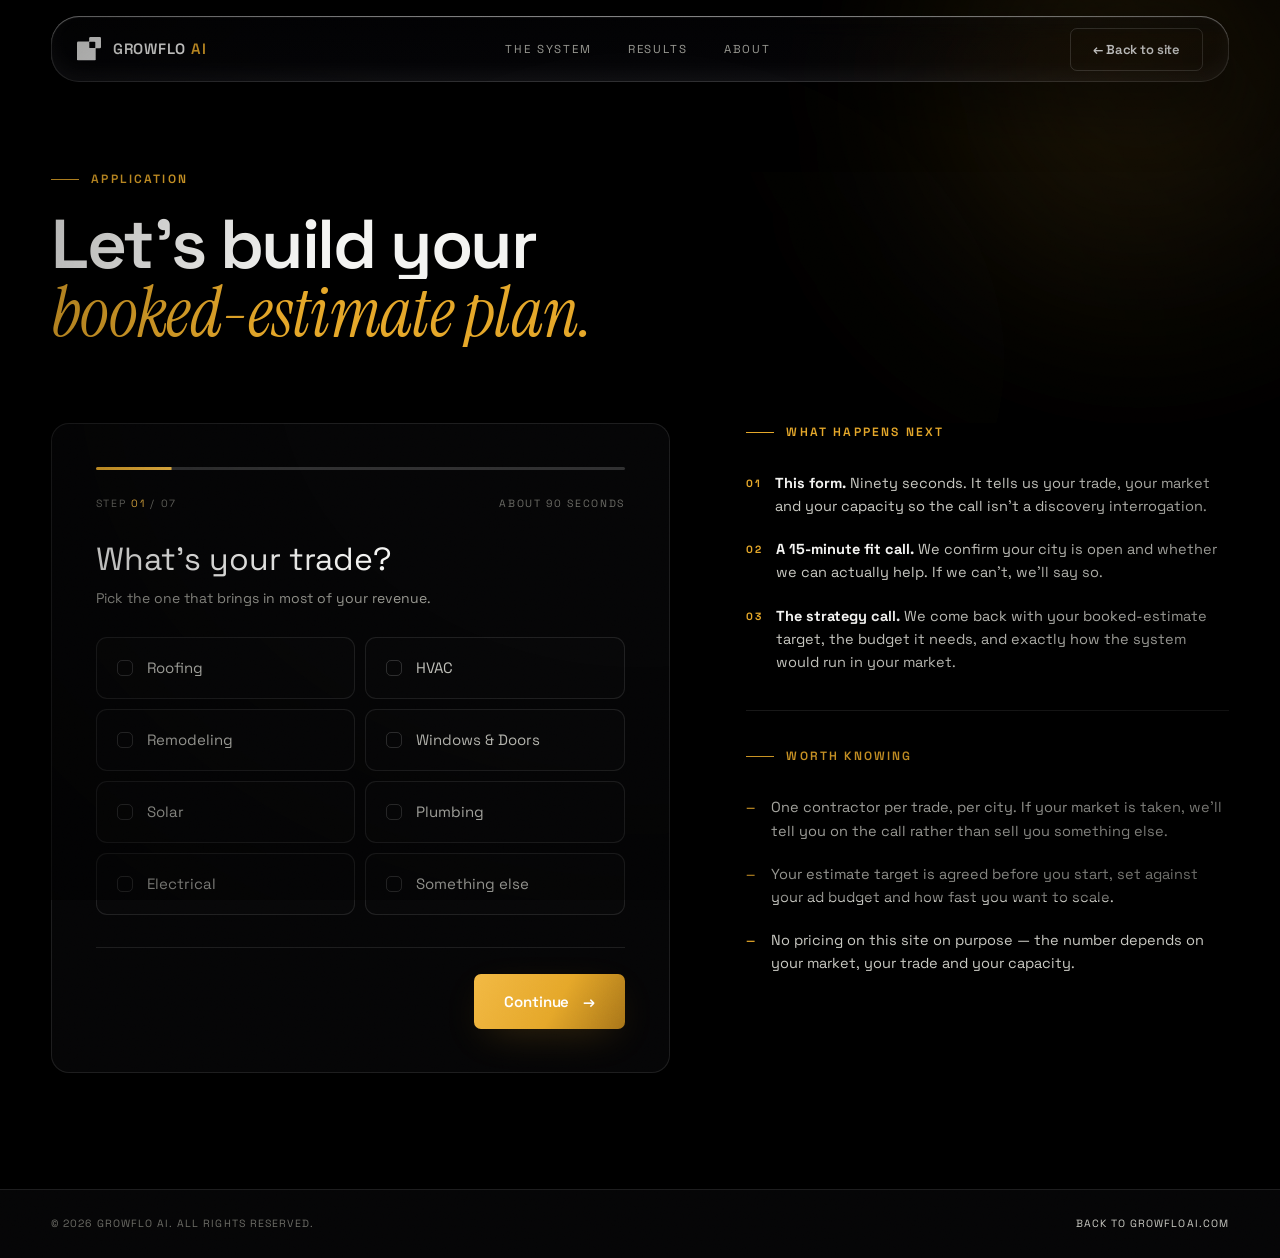
==== commit 4ffa3b07: "Point booking step at the new GHL calendar Swaps the step-7 booking widget from bsc6yBx9MfXKer7SJRe4" ====
--- a/start.html
+++ b/start.html
@@ -213,7 +213,7 @@
           </div>
           <p class="cal-alt">
             Calendar not loading?
-            <a href="https://api.leadconnectorhq.com/widget/booking/bsc6yBx9MfXKer7SJRe4" target="_blank" rel="noopener">Open it in a new tab &rarr;</a>
+            <a href="https://api.leadconnectorhq.com/widget/booking/sZ7Ccm8VUwYUJhvCtGPv" target="_blank" rel="noopener">Open it in a new tab &rarr;</a>
           </p>
         </div>
 
--- a/assets/css/style.css
+++ b/assets/css/style.css
@@ -34,6 +34,64 @@
   --r-sm: 7px;
   --ease: cubic-bezier(.22,1,.36,1);
   --ease-io: cubic-bezier(.65,.05,.36,1);
+}
+
+/* ---------- INTRO LOADER ---------- */
+.intro{
+  position:fixed; inset:0; z-index:9999;
+  background:var(--ink);
+  display:flex; align-items:center; justify-content:center;
+  pointer-events:none;
+}
+.intro-logo{
+  display:flex; flex-direction:column; align-items:center; gap:20px;
+  will-change:transform, opacity;
+}
+.intro-logo svg{
+  width:116px; height:auto; color:var(--bone);
+  opacity:0; transform:scale(.5);
+  animation:intro-icon .9s var(--ease) .2s forwards;
+}
+.intro-logo .intro-txt{
+  font-family:var(--display); font-weight:600; text-transform:uppercase;
+  font-size:34px; letter-spacing:.05em; line-height:1;
+  color:var(--bone);
+  opacity:0; transform:translateY(14px);
+  animation:intro-fade-up .7s var(--ease) .7s forwards;
+}
+.intro-logo .intro-txt em{
+  font-family:inherit; font-style:normal; color:var(--gold);
+}
+
+@keyframes intro-icon{
+  to{ opacity:1; transform:scale(1); }
+}
+@keyframes intro-fade-up{
+  to{ opacity:1; transform:translateY(0); }
+}
+
+.intro.settle .intro-logo{
+  animation:intro-settle 1s var(--ease-io) forwards;
+}
+.intro.settle{
+  animation:intro-bg-out .6s var(--ease) .7s forwards;
+}
+
+@keyframes intro-settle{
+  0%{   transform:translate(0,0) scale(1); }
+  100%{ transform:translate(calc(-50vw + 60px), calc(-50vh + 49px)) scale(.33); opacity:1; }
+}
+@keyframes intro-bg-out{
+  to{ opacity:0; visibility:hidden; }
+}
+
+@media(max-width:900px){
+  .intro-logo svg{ width:56px; }
+  .intro-logo .intro-txt{ font-size:18px; }
+  @keyframes intro-settle{
+    0%{   transform:translate(0,0) scale(1); }
+    100%{ transform:translate(calc(-50vw + 44px), calc(-50vh + 40px)) scale(.33); opacity:1; }
+  }
 }
 
 /* ---------- RESET ---------- */
@@ -95,7 +153,7 @@
 
 /* ---------- TYPE ---------- */
 .eyebrow{
-  font-family:var(--label); font-size:11px; font-weight:600;
+  font-family:var(--label); font-size:12px; font-weight:600;
   letter-spacing:.18em; text-transform:uppercase;
   color:var(--gold); display:flex; align-items:center; gap:12px; margin-bottom:22px;
 }
@@ -225,7 +283,7 @@
 .tlink{
   font-family:var(--label); font-size:12px; letter-spacing:.14em; text-transform:uppercase;
   color:var(--bone-dim); display:inline-flex; gap:9px; align-items:center;
-  padding-bottom:4px; border-bottom:1px solid var(--line-2); transition:.3s;
+  padding:10px 0; border-bottom:1px solid var(--line-2); transition:.3s;
 }
 .tlink:hover{ color:var(--gold-lit); border-color:var(--gold); }
 
@@ -484,6 +542,7 @@
   font-family:var(--display); text-transform:uppercase; font-size:clamp(16px,1.7vw,22px);
   letter-spacing:.05em; color:var(--muted-2); display:flex; align-items:center; gap:56px; white-space:nowrap;
 }
+.marq-track span:nth-child(even){ color:var(--bone); text-shadow:0 0 12px rgba(244,244,242,.45); }
 .marq-track span::after{ content:''; width:5px; height:5px; background:var(--gold); border-radius:50%; }
 @keyframes marq{ to{ transform:translateX(-50%); } }
 
@@ -1127,12 +1186,36 @@
 .cta-meta{ display:flex; gap:32px; justify-content:center; flex-wrap:wrap; margin-top:34px; font-family:var(--label); font-size:10.5px; letter-spacing:.14em; text-transform:uppercase; color:var(--muted-2); }
 .cta-meta i{ font-style:normal; color:var(--gold); margin-right:7px; }
 
+/* ---------- MOBILE STICKY RESULTS BAR ---------- */
+.mob-results{
+  display:none;
+  position:fixed; bottom:16px; left:16px; right:16px; z-index:800;
+  padding:16px 24px;
+  border-radius:20px;
+  background:linear-gradient(180deg,
+    rgba(14, 14, 22, 0.18), rgba(14, 14, 22, 0.32));
+  box-shadow:
+    0 -8px 32px rgba(0, 0, 0, 0.4),
+    inset 0 1px 1px rgba(255, 255, 255, 0.5),
+    inset 0 -8px 20px rgba(255, 255, 255, 0.06),
+    inset 0 0 0 1px rgba(255, 255, 255, 0.13);
+  color:var(--gold);
+  text-align:center;
+  font-family:var(--display); font-weight:600; font-size:15px;
+  letter-spacing:.06em; text-transform:uppercase;
+  text-decoration:none;
+}
+@media(max-width:900px){
+  .mob-results{ display:block; }
+  .foot{ padding-bottom:72px; }
+}
+
 /* ---------- FOOTER ---------- */
 .foot{ border-top:1px solid var(--line); background:var(--ink-1); }
 .foot-top{ display:grid; grid-template-columns:1.4fr 1fr 1fr; gap:48px; padding-block:70px 56px; }
 .foot h5{ font-family:var(--label); font-size:10.5px; letter-spacing:.2em; text-transform:uppercase; color:var(--muted-2); margin-bottom:22px; font-weight:400; }
 .foot ul{ list-style:none; display:flex; flex-direction:column; gap:13px; }
-.foot ul a{ color:var(--bone-dim); font-size:14.5px; transition:color .3s,padding-left .3s; }
+.foot ul a{ color:var(--bone-dim); font-size:14.5px; padding-block:6px; transition:color .3s,padding-left .3s; }
 .foot ul a:hover{ color:var(--gold-lit); padding-left:6px; }
 .foot-bot{ display:flex; justify-content:space-between; gap:20px; flex-wrap:wrap; padding-block:26px; border-top:1px solid var(--line); font-family:var(--label); font-size:10.5px; letter-spacing:.1em; text-transform:uppercase; color:var(--muted-2); }
 .foot-brand p{ font-size:14.5px; margin-top:18px; max-width:34ch; }
@@ -1171,6 +1254,7 @@
   min-width:0; min-height:0;
 }
 @media(max-width:900px){ .case-in{ grid-template-columns:1fr; } }
+@media(max-width:640px){ .case-nums{ grid-template-columns:1fr; gap:14px; } }
 
 /* ---------- ABOUT ---------- */
 .ab-grid{ display:grid; grid-template-columns:1fr 1fr; gap:clamp(30px,6vw,80px); align-items:center; }
@@ -1342,7 +1426,7 @@
   font-family:var(--label); font-size:10.5px; letter-spacing:.12em; text-transform:uppercase; color:var(--gold);
 }
 .proof-link{
-  display:inline-flex; align-items:center; gap:9px; padding-bottom:5px;
+  display:inline-flex; align-items:center; gap:9px; padding:10px 0;
   font-family:var(--label); font-size:11px; letter-spacing:.14em; text-transform:uppercase;
   color:var(--bone); border-bottom:1px solid var(--line-2);
   transition:color .3s var(--ease), border-color .3s var(--ease);
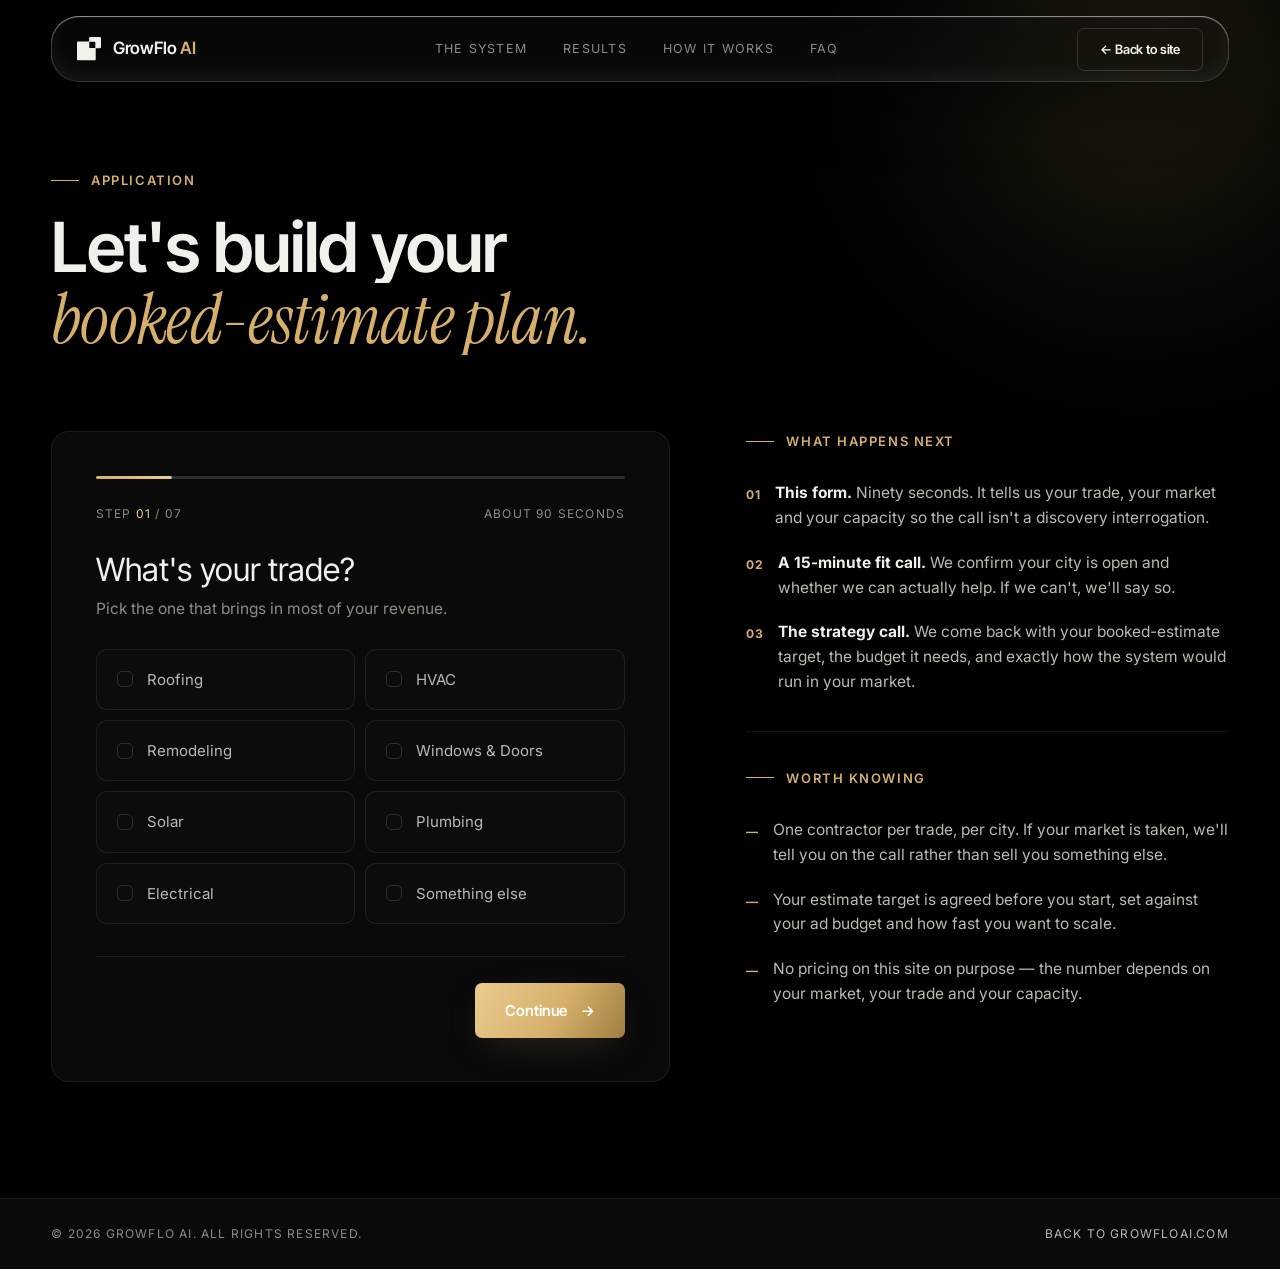
==== commit db8ff7d2: "One-page redesign: motion-first System, premium type and palette - Merge Results into the homepage a" ====
--- a/start.html
+++ b/start.html
@@ -28,7 +28,7 @@
 <link rel="icon" href="growflo logo.png">
 <link rel="preconnect" href="https://fonts.googleapis.com">
 <link rel="preconnect" href="https://fonts.gstatic.com" crossorigin>
-<link href="https://fonts.googleapis.com/css2?family=Space+Grotesk:wght@300;400;500;600;700&family=Instrument+Serif:ital@0;1&display=swap" rel="stylesheet">
+<link href="https://fonts.googleapis.com/css2?family=Inter:opsz,wght@14..32,300..700&family=Inter+Tight:wght@500..700&family=Instrument+Serif:ital@0;1&display=swap" rel="stylesheet">
 <link rel="stylesheet" href="assets/css/style.css">
 </head>
 <body>
@@ -53,8 +53,9 @@
     </a>
     <nav class="nav-links">
       <a href="index.html#system">The System</a>
-      <a href="results.html">Results</a>
-      <a href="about.html">About</a>
+      <a href="index.html#results">Results</a>
+      <a href="index.html#how">How it works</a>
+      <a href="index.html#faq">FAQ</a>
     </nav>
     <a href="index.html" class="btn btn-ghost btn-sm"><span>&larr; Back to site</span></a>
     <div class="burger" role="button" tabindex="0" aria-label="Menu"><i></i><i></i></div>
@@ -63,9 +64,9 @@
 
 <div class="mob">
   <a href="index.html">Home <i>01</i></a>
-  <a href="results.html">Results <i>02</i></a>
-  <a href="about.html">About <i>03</i></a>
-  <a href="start.html">Get Your Plan <i>04</i></a>
+  <a href="index.html#system">The System <i>02</i></a>
+  <a href="index.html#results">Results <i>03</i></a>
+  <a href="index.html#faq">FAQ <i>04</i></a>
 </div>
 
 <main>
--- a/assets/css/style.css
+++ b/assets/css/style.css
@@ -1,30 +1,30 @@
 /* ============================================================
    GROWFLO AI — core stylesheet
-   Palette: true black + gold. Type: Space Grotesk, sentence case,
-   with Instrument Serif italic for accent words.
+   Palette: true black, warm ivory, champagne gold. Type: Inter Tight
+   (display) + Inter (text), the closest free match to Apple's SF.
    ============================================================ */
 
 /* ---------- TOKENS ---------- */
 :root{
   --ink:        #000000;
-  --ink-1:      #050506;
-  --ink-2:      #0A0A0B;
-  --ink-3:      #131315;
-  --line:       rgba(244,244,242,.10);
-  --line-2:     rgba(244,244,242,.18);
-  --bone:       #F4F4F2;
-  --bone-dim:   #C9C9C2;
-  --muted:      #9A9A93;
-  --muted-2:    #6B6B65;
-
-  --gold:     #E5A729;
-  --gold-lit: #F2B944;
-  --gold-dp:  #A87518;
-  --gold-glow: rgba(229,167,41,.28);
-
-  --display: 'Space Grotesk', 'Helvetica Neue', Arial, sans-serif;
-  --body:    'Space Grotesk', 'Helvetica Neue', Arial, sans-serif;
-  --label:   'Space Grotesk', 'Helvetica Neue', Arial, sans-serif;
+  --ink-1:      #0A0A0B;
+  --ink-2:      #111113;
+  --ink-3:      #18181B;
+  --line:       rgba(242,240,235,.08);
+  --line-2:     rgba(242,240,235,.15);
+  --bone:       #F2F0EB;
+  --bone-dim:   #BDB9B1;
+  --muted:      #8F8B83;
+  --muted-2:    #57544E;
+
+  --gold:     #D6B06B;
+  --gold-lit: #EBCB8F;
+  --gold-dp:  #A07E3F;
+  --gold-glow: rgba(214,176,107,.26);
+
+  --display: 'Inter Tight', 'Inter', -apple-system, 'Helvetica Neue', Arial, sans-serif;
+  --body:    'Inter', -apple-system, 'Helvetica Neue', Arial, sans-serif;
+  --label:   'Inter', -apple-system, 'Helvetica Neue', Arial, sans-serif;
   --serif:   'Instrument Serif', Georgia, 'Times New Roman', serif;
 
   --gut: clamp(20px, 4vw, 72px);
@@ -53,8 +53,8 @@
   animation:intro-icon .9s var(--ease) .2s forwards;
 }
 .intro-logo .intro-txt{
-  font-family:var(--display); font-weight:600; text-transform:uppercase;
-  font-size:34px; letter-spacing:.05em; line-height:1;
+  font-family:var(--display); font-weight:600; text-transform:none;
+  font-size:38px; letter-spacing:-.015em; line-height:1;
   color:var(--bone);
   opacity:0; transform:translateY(14px);
   animation:intro-fade-up .7s var(--ease) .7s forwards;
@@ -103,10 +103,11 @@
   background:var(--ink);
   color:var(--bone);
   font-family:var(--body);
-  font-size:16px;
-  line-height:1.6;
+  font-size:17px;
+  line-height:1.55;
   -webkit-font-smoothing:antialiased;
   -moz-osx-font-smoothing:grayscale;
+  font-optical-sizing:auto;
   overflow-x:hidden;
 }
 body.is-locked{ overflow:hidden; }
@@ -147,28 +148,28 @@
 /* ---------- LAYOUT ---------- */
 .wrap{ width:100%; max-width:var(--maxw); margin-inline:auto; padding-inline:var(--gut); }
 section{ position:relative; }
-.sec{ padding-block:clamp(80px,11vw,160px); }
-.sec-sm{ padding-block:clamp(56px,7vw,96px); }
+.sec{ padding-block:clamp(68px,11vw,160px); }
+.sec-sm{ padding-block:clamp(48px,7vw,96px); }
 .rule{ height:1px; background:var(--line); width:100%; }
 
 /* ---------- TYPE ---------- */
 .eyebrow{
-  font-family:var(--label); font-size:12px; font-weight:600;
-  letter-spacing:.18em; text-transform:uppercase;
+  font-family:var(--label); font-size:13px; font-weight:600;
+  letter-spacing:.12em; text-transform:uppercase;
   color:var(--gold); display:flex; align-items:center; gap:12px; margin-bottom:22px;
 }
 .eyebrow::before{ content:''; width:28px; height:1px; background:var(--gold); flex:none; }
 .eyebrow.center{ justify-content:center; }
 
-/* sentence case, tight negative tracking — the Space Grotesk treatment */
+/* sentence case, negative tracking that tightens as size grows (Inter Tight) */
 h1,h2,h3,h4,.display{
   font-family:var(--display); font-weight:600; text-transform:none;
-  line-height:1.04; letter-spacing:-.03em; text-wrap:balance;
-}
-h1,.h1{ font-size:clamp(40px,7.4vw,82px); line-height:.98; letter-spacing:-.035em; }
-h2,.h2{ font-size:clamp(30px,4.6vw,56px); line-height:1.05; letter-spacing:-.028em; }
-h3,.h3{ font-size:clamp(22px,2.7vw,38px); line-height:1.1; letter-spacing:-.025em; }
-h4,.h4{ font-size:clamp(17px,1.5vw,21px); line-height:1.25; letter-spacing:-.015em; }
+  line-height:1.06; letter-spacing:-.01em; text-wrap:balance;
+}
+h1,.h1{ font-size:clamp(40px,7.4vw,82px); line-height:1.02; letter-spacing:-.018em; }
+h2,.h2{ font-size:clamp(30px,4.6vw,56px); line-height:1.08; letter-spacing:-.014em; }
+h3,.h3{ font-size:clamp(22px,2.7vw,38px); line-height:1.12; letter-spacing:-.01em; }
+h4,.h4{ font-size:clamp(18px,1.5vw,21px); line-height:1.3; letter-spacing:-.01em; }
 
 /* accent words inside a heading — Instrument Serif italic, as on contractorai.co.
    The brand lockup keeps the sans, so it's excluded. */
@@ -182,10 +183,12 @@
 .brand-txt em{ font-family:inherit; font-style:normal; color:var(--gold); }
 
 .lede{
-  font-size:clamp(16px,1.35vw,20px); color:var(--bone-dim); line-height:1.5;
-  max-width:60ch; font-weight:400;
-}
-p{ color:var(--bone-dim); max-width:66ch; }
+  font-size:clamp(17px,1.4vw,21px); color:var(--bone-dim); line-height:1.45;
+  max-width:58ch; text-wrap:pretty; font-weight:400;
+}
+p{ color:var(--bone-dim); max-width:66ch; text-wrap:pretty; }
+/* counters: fixed-width digits so numbers don't jitter while they count */
+[data-count]{ font-variant-numeric:tabular-nums; }
 .copper{ color:var(--gold); }
 
 /* ---------- BUTTONS ---------- */
@@ -237,7 +240,7 @@
   box-shadow:0 14px 46px -18px var(--gold-glow);
 }
 .btn-spin:not(.sm):hover{
-  box-shadow:0 16px 54px -16px rgba(229,167,41,.4);
+  box-shadow:0 16px 54px -16px rgba(214,176,107,.4);
 }
 .btn-spin-ring{
   position:absolute; inset:-1000%; z-index:0;
@@ -260,18 +263,18 @@
 /* "cool" variant — the reference button's conic gradient, 2s linear spin,
    on a slate-950 pill. Used by the header CTA. */
 .btn-spin.cool .btn-spin-ring{
-  background:conic-gradient(from 90deg at 50% 50%, #E2CBFF 0%, #393BB2 50%, #E2CBFF 100%);
+  background:conic-gradient(from 90deg at 50% 50%, #EBCB8F 0%, #3A3124 50%, #EBCB8F 100%);
   animation-duration:2s;
 }
-.btn-spin.cool{ box-shadow:0 10px 30px -14px rgba(57,59,178,.5); }
+.btn-spin.cool{ box-shadow:0 10px 30px -14px rgba(214,176,107,.35); }
 .btn-spin.cool .btn-spin-in{
-  background:#020617;                    /* bg-slate-950 */
-  color:#fff;
+  background:#0A0A0B;
+  color:var(--bone);
   font-weight:500;                       /* font-medium */
   transition:background .3s var(--ease), gap .35s var(--ease);
 }
-.btn-spin.cool:hover .btn-spin-in{ background:rgba(2,6,23,.8); }  /* hover:bg-slate-950/80 */
-.btn-spin.cool:focus-visible{ outline:2px solid #94a3b8; outline-offset:2px; }
+.btn-spin.cool:hover .btn-spin-in{ background:#141416; }
+.btn-spin.cool:focus-visible{ outline:2px solid var(--gold-lit); outline-offset:2px; }
 
 /* compact size — matches the reference button: h-12, px-8, text-sm, 1px ring */
 .btn-spin.sm{ box-shadow:none; padding:1px; height:48px; }
@@ -281,7 +284,7 @@
 .btn-spin.sm:hover .btn-spin-in{ gap:11px; }
 
 .tlink{
-  font-family:var(--label); font-size:12px; letter-spacing:.14em; text-transform:uppercase;
+  font-family:var(--label); font-size:12px; letter-spacing:.09em; text-transform:uppercase;
   color:var(--bone-dim); display:inline-flex; gap:9px; align-items:center;
   padding:10px 0; border-bottom:1px solid var(--line-2); transition:.3s;
 }
@@ -304,7 +307,7 @@
 
   border-radius:28px;                  /* the module reads this for the map */
   background:linear-gradient(180deg,   /* slight tint for text contrast     */
-    rgba(14, 14, 22, 0.18), rgba(14, 14, 22, 0.32));
+    rgba(16, 16, 17, 0.35), rgba(16, 16, 17, 0.55));
   box-shadow:
     0 24px 60px rgba(0, 0, 0, 0.45),           /* drop shadow               */
     inset 0 1px 1px rgba(255, 255, 255, 0.5),  /* specular top highlight    */
@@ -315,14 +318,14 @@
 .brand svg{ width:24px; height:auto; color:var(--bone); transition:color .4s; }
 .brand:hover svg{ color:var(--gold-lit); }
 .brand-txt{
-  font-family:var(--display); font-weight:600; text-transform:uppercase;
-  font-size:15px; letter-spacing:.05em; line-height:1;
+  font-family:var(--display); font-weight:600; text-transform:none;
+  font-size:17px; letter-spacing:-.01em; line-height:1;
 }
 .brand-txt em{ font-family:inherit; font-style:normal; color:var(--gold); }
 
 .nav-links{ display:flex; align-items:center; gap:36px; }
 .nav-links a{
-  font-family:var(--label); font-size:11.5px; letter-spacing:.16em; text-transform:uppercase;
+  font-family:var(--label); font-size:12.5px; letter-spacing:.1em; text-transform:uppercase;
   color:var(--muted); position:relative; padding-block:6px; transition:color .3s;
 }
 .nav-links a::after{
@@ -373,8 +376,8 @@
 /* ============================================================
    HERO
    ============================================================ */
-/* Ported 1:1 from the reference component's Tailwind classes.
-   Colours are the literal Tailwind values it used (orange/yellow/amber/red). */
+/* Layout ported 1:1 from the reference component. Colours moved from its
+   Tailwind orange/yellow/red to the champagne palette (2026-10-07). */
 .shero{
   position:relative; width:100%; height:100vh; height:100svh;
   overflow:hidden; background:#000;
@@ -407,14 +410,14 @@
 .shero-badge{
   display:flex; align-items:center; gap:.45rem;
   padding:.34rem 1rem;
-  background:rgba(249,115,22,.035);
+  background:rgba(214,176,107,.05);
   backdrop-filter:blur(10px);
-  border:1px solid rgba(253,186,116,.14);
+  border:1px solid rgba(214,176,107,.22);
   border-radius:9999px;
   font-size:.8125rem; line-height:1.15rem;
-  color:rgba(255,237,213,.78);
-}
-.shero-badge-ico{ color:rgba(253,224,71,.75); font-size:.75rem; }
+  color:rgba(242,240,235,.8);
+}
+.shero-badge-ico{ color:var(--gold-lit); font-size:.75rem; }
 
 /* text-center space-y-6 max-w-5xl mx-auto px-4 */
 .shero-body{
@@ -425,18 +428,18 @@
 
 /* text-5xl md:text-7xl lg:text-8xl font-bold + gradient clipped to the text */
 .shero-h1{
-  font-family:var(--display); font-weight:700; text-transform:none;
-  font-size:3rem; line-height:1; letter-spacing:-.02em; margin:0;
+  font-family:var(--display); font-weight:650; text-transform:none;
+  font-size:3rem; line-height:1.02; letter-spacing:-.01em; margin:0;
   -webkit-background-clip:text; background-clip:text;
   -webkit-text-fill-color:transparent; color:transparent;
   opacity:0; animation:shFadeUp .8s ease-out forwards;
 }
 .shero-h1-a{
-  background-image:linear-gradient(to right,#fdba74,#facc15,#fcd34d);
+  background-image:linear-gradient(to right,#F2F0EB,#EFE3CB 55%,#EBCB8F);
   animation-delay:.2s;
 }
 .shero-h1-b{
-  background-image:linear-gradient(to right,#fde047,#fb923c,#f87171);
+  background-image:linear-gradient(to right,#EBCB8F,#D6B06B 55%,#B98F4B);
   animation-delay:.4s;
 }
 
@@ -448,7 +451,7 @@
 .shero-sub{
   font-size:1.125rem; line-height:1.625;       /* text-lg leading-relaxed */
   font-weight:300;                              /* font-light */
-  color:rgba(255,237,213,.9);                   /* text-orange-100/90 */
+  color:rgba(242,240,235,.82);
   max-width:none; margin:0;
 }
 
@@ -465,23 +468,24 @@
   transition:all .3s ease;
 }
 .shero-btn-primary{
-  background:linear-gradient(to right,#f97316,#eab308);
-  color:#000;
+  background:linear-gradient(180deg,#EFD29D,#C99E55);
+  color:#0A0A0B;
+  box-shadow:inset 0 1px 0 rgba(255,255,255,.35), 0 10px 30px -12px rgba(214,176,107,.45);
 }
 .shero-btn-primary:hover{
-  background:linear-gradient(to right,#ea580c,#ca8a04);
-  transform:scale(1.05);
-  box-shadow:0 20px 25px -5px rgba(249,115,22,.25),0 8px 10px -6px rgba(249,115,22,.25);
+  background:linear-gradient(180deg,#F4DDB2,#D6B06B);
+  transform:scale(1.04);
+  box-shadow:inset 0 1px 0 rgba(255,255,255,.4), 0 16px 40px -12px rgba(214,176,107,.55);
 }
 .shero-btn-secondary{
-  background:rgba(249,115,22,.10);
-  border:1px solid rgba(253,186,116,.30);
-  color:#ffedd5; backdrop-filter:blur(4px);
+  background:rgba(242,240,235,.04);
+  border:1px solid rgba(242,240,235,.18);
+  color:var(--bone); backdrop-filter:blur(6px);
 }
 .shero-btn-secondary:hover{
-  background:rgba(249,115,22,.20);
-  border-color:rgba(253,186,116,.50);
-  transform:scale(1.05);
+  background:rgba(242,240,235,.08);
+  border-color:rgba(214,176,107,.45);
+  transform:scale(1.04);
 }
 
 @keyframes shFadeDown{ from{ opacity:0; transform:translateY(-20px);} to{ opacity:1; transform:none; } }
@@ -507,7 +511,7 @@
 .scroll-cue{
   position:absolute; bottom:26px; right:var(--gut); z-index:3;
   display:flex; align-items:center; gap:12px;
-  font-family:var(--label); font-size:10px; letter-spacing:.2em; text-transform:uppercase; color:var(--muted-2);
+  font-family:var(--label); font-size:12px; letter-spacing:.1em; text-transform:uppercase; color:var(--muted);
 }
 .scroll-cue i{ display:block; width:1px; height:52px; background:linear-gradient(var(--gold),transparent); }
 @media(max-width:820px){ .scroll-cue{ display:none; } }
@@ -540,9 +544,9 @@
 .marq:hover .marq-track{ animation-play-state:paused; }
 .marq-track span{
   font-family:var(--display); text-transform:uppercase; font-size:clamp(16px,1.7vw,22px);
-  letter-spacing:.05em; color:var(--muted-2); display:flex; align-items:center; gap:56px; white-space:nowrap;
-}
-.marq-track span:nth-child(even){ color:var(--bone); text-shadow:0 0 12px rgba(244,244,242,.45); }
+  letter-spacing:.05em; color:var(--muted); display:flex; align-items:center; gap:56px; white-space:nowrap;
+}
+.marq-track span:nth-child(even){ color:var(--bone); text-shadow:0 0 12px rgba(242,240,235,.45); }
 .marq-track span::after{ content:''; width:5px; height:5px; background:var(--gold); border-radius:50%; }
 @keyframes marq{ to{ transform:translateX(-50%); } }
 
@@ -560,9 +564,9 @@
 }
 .prob-card:hover{ background:var(--ink-2); }
 .prob-card:hover::after{ transform:scaleX(1); }
-.prob-card .n{ font-family:var(--label); font-size:11px; color:var(--gold); letter-spacing:.2em; }
+.prob-card .n{ font-family:var(--label); font-size:12.5px; color:var(--gold); letter-spacing:.1em; }
 .prob-card h4{ margin:22px 0 14px; color:var(--bone); }
-.prob-card p{ font-size:14.5px; line-height:1.66; }
+.prob-card p{ font-size:16px; line-height:1.55; }
 @media(max-width:1000px){ .prob-grid{ grid-template-columns:repeat(2,1fr); } .prob-card:nth-child(2n){border-right:0} .prob-card{border-bottom:1px solid var(--line)} }
 @media(max-width:820px){ .prob-head{ grid-template-columns:1fr; gap:26px; } }
 @media(max-width:600px){ .prob-grid{ grid-template-columns:1fr; } .prob-card{ border-right:0; } }
@@ -571,7 +575,7 @@
    THE SYSTEM — pinned scroll sequence
    ============================================================ */
 .sys{ background:var(--ink-1); border-block:1px solid var(--line); }
-.sys-track{ position:relative; height:672vh; }
+.sys-track{ position:relative; height:600vh; }
 .sys-pin{ position:sticky; top:0; height:100svh; display:flex; align-items:center; overflow:hidden; }
 .sys-in{ width:100%; max-width:var(--maxw); margin-inline:auto; padding-inline:var(--gut); }
 .sys-grid{ display:grid; grid-template-columns:1fr 1fr; gap:clamp(30px,6vw,90px); align-items:center; }
@@ -582,7 +586,7 @@
 }
 .sys-label .eyebrow{ margin-bottom:0; }
 .sys-count{
-  font-family:var(--label); font-size:11px; letter-spacing:.2em; color:var(--muted-2); flex:none;
+  font-family:var(--label); font-size:12.5px; letter-spacing:.1em; color:var(--muted); flex:none;
 }
 .sys-count b{ color:var(--bone); font-weight:400; }
 
@@ -609,7 +613,7 @@
 .sys-step .tag{
   display:inline-flex; align-items:center; gap:9px; margin-top:26px; padding:9px 16px;
   border:1px solid var(--line-2); border-radius:999px;
-  font-family:var(--label); font-size:10.5px; letter-spacing:.15em; text-transform:uppercase; color:var(--gold-lit);
+  font-family:var(--label); font-size:12px; letter-spacing:.09em; text-transform:uppercase; color:var(--gold-lit);
 }
 .sys-step .tag::before{ content:''; width:6px; height:6px; border-radius:50%; background:var(--gold-lit); animation:pulseDot 1.8s infinite; }
 @keyframes pulseDot{ 0%,100%{ opacity:1; box-shadow:0 0 0 0 var(--gold-glow) } 50%{ opacity:.5; box-shadow:0 0 0 7px transparent } }
@@ -631,6 +635,322 @@
 .vis.live{ opacity:1; transform:none; pointer-events:auto; }
 
 /* ============================================================
+   THE SYSTEM v2 — motion-first: huge title + a looping scene
+   Every scene is sized in cqmin (the stage is a size container),
+   so it scales as one piece. Base styles are the FINAL frame, so
+   with reduced motion each scene simply shows its end state.
+   Animations only attach under .sx-step.live, so a scene restarts
+   from frame one every time its step comes on screen.
+   ============================================================ */
+.sx-steps{ position:relative; height:min(66vh,600px); }
+.sx-step{
+  position:absolute; inset:0; display:grid; grid-template-columns:1fr 1fr;
+  gap:clamp(30px,5vw,80px); align-items:center;
+  opacity:0; pointer-events:none; transition:opacity .5s var(--ease);
+}
+.sx-step.live{ opacity:1; pointer-events:auto; }
+
+.sx-title{
+  font-family:var(--display); font-weight:600; color:var(--bone);
+  font-size:clamp(46px,6.4vw,108px); line-height:.96; letter-spacing:-.016em;
+  margin:0; text-wrap:balance;
+}
+.sx-title em{ font-style:normal; color:var(--gold-lit); }
+.sx-num{
+  display:block; font-size:.3em; line-height:1; letter-spacing:.04em; margin-bottom:.55em;
+  -webkit-text-stroke:1px var(--gold); color:transparent;
+}
+.sx-step.live .sx-title{ animation:sxRise .9s var(--ease) both; }
+@keyframes sxRise{ from{ opacity:0; transform:translateY(42px); filter:blur(6px); } }
+
+.sx-stage{
+  position:relative; height:100%; aspect-ratio:1; max-width:100%; justify-self:end;
+  container-type:size; overflow:hidden;
+  border:1px solid var(--line); border-radius:var(--r-lg);
+  background:radial-gradient(ellipse at 50% 45%, var(--ink-3), var(--ink-1) 72%);
+}
+.sx-step.live .sx-stage{ animation:sxStage .9s var(--ease) both; }
+@keyframes sxStage{ from{ opacity:0; transform:scale(.94); } }
+
+/* ---- 01 leads flow in ---- */
+.f-area{
+  position:absolute; left:50%; top:50%; width:66cqmin; height:66cqmin; transform:translate(-50%,-50%);
+  border-radius:50%; border:1px dashed rgba(214,176,107,.55);
+  background:radial-gradient(circle, rgba(214,176,107,.12), transparent 70%);
+}
+.f-area::after{
+  content:''; position:absolute; inset:-1px; border-radius:50%; border:1px solid var(--gold);
+  opacity:0; animation:fArea 2.6s ease-out infinite;
+}
+@keyframes fArea{ from{ transform:scale(.25); opacity:.7; } to{ transform:scale(1); opacity:0; } }
+.f-core{
+  position:absolute; left:50%; top:50%; width:13cqmin; height:13cqmin; transform:translate(-50%,-50%);
+  border-radius:3cqmin; background:var(--gold); color:#000; display:grid; place-items:center;
+  box-shadow:0 0 6cqmin rgba(214,176,107,.45);
+}
+.f-core svg{ width:55%; }
+.f-dot{
+  position:absolute; left:50%; top:50%; width:2.8cqmin; height:2.8cqmin; margin:-1.4cqmin 0 0 -1.4cqmin;
+  border-radius:50%; background:#5FA773;
+  transform:translate(calc(var(--tx) * 1cqmin), calc(var(--ty) * 1cqmin));
+}
+.f-dot.out{ background:#E25A4F; transform:translate(calc(var(--tx) * 1.3cqmin), calc(var(--ty) * 1.3cqmin)); }
+.f-dot.in::after{
+  content:'+1'; position:absolute; left:50%; bottom:150%; transform:translateX(-50%);
+  font-family:var(--label); font-size:max(11px,2.6cqmin); font-weight:600; color:#7FCB94; opacity:0;
+}
+.sx-step.live .f-dot{ animation:4s linear infinite; animation-delay:calc(var(--d) * -1s); }
+.sx-step.live .f-dot.in{ animation-name:fIn; }
+.sx-step.live .f-dot.out{ animation-name:fOut; }
+.sx-step.live .f-dot.in::after{ animation:fPlus 4s linear infinite; animation-delay:calc(var(--d) * -1s); }
+@keyframes fIn{
+  0%{ transform:translate(calc(var(--sx) * 1cqmin), calc(var(--sy) * 1cqmin)) scale(.7); opacity:0; background:var(--bone); box-shadow:0 0 2cqmin rgba(242,240,235,.6); animation-timing-function:cubic-bezier(.35,.1,.25,1); }
+  10%{ opacity:1; }
+  60%{ transform:translate(calc(var(--tx) * 1cqmin), calc(var(--ty) * 1cqmin)) scale(1); background:var(--bone); box-shadow:0 0 2cqmin rgba(242,240,235,.6); }
+  67%{ transform:translate(calc(var(--tx) * 1cqmin), calc(var(--ty) * 1cqmin)) scale(1.9); background:#5FA773; box-shadow:0 0 0 1.6cqmin rgba(95,167,115,.22), 0 0 5cqmin rgba(95,167,115,.9); }
+  85%{ transform:translate(calc(var(--tx) * 1cqmin), calc(var(--ty) * 1cqmin)) scale(1.1); opacity:1; background:#5FA773; box-shadow:0 0 2cqmin rgba(95,167,115,.6); }
+  100%{ transform:translate(calc(var(--tx) * 1cqmin), calc(var(--ty) * 1cqmin)) scale(.4); opacity:0; background:#5FA773; }
+}
+@keyframes fOut{
+  0%{ transform:translate(calc(var(--sx) * 1cqmin), calc(var(--sy) * 1cqmin)) scale(.7); opacity:0; background:var(--bone); animation-timing-function:cubic-bezier(.35,.1,.25,1); }
+  10%{ opacity:1; }
+  52%{ transform:translate(calc(var(--tx) * 1cqmin), calc(var(--ty) * 1cqmin)) scale(1); background:var(--bone); box-shadow:none; }
+  58%{ transform:translate(calc(var(--tx) * 1cqmin), calc(var(--ty) * 1cqmin)) scale(1.5); background:#E25A4F; box-shadow:0 0 0 1.4cqmin rgba(226,90,79,.2), 0 0 4cqmin rgba(226,90,79,.85); animation-timing-function:ease-out; }
+  100%{ transform:translate(calc(var(--tx) * 1.75cqmin), calc(var(--ty) * 1.75cqmin)) scale(.6); opacity:0; background:#E25A4F; }
+}
+@keyframes fPlus{
+  0%,62%{ opacity:0; transform:translate(-50%,0); }
+  70%{ opacity:1; }
+  92%,100%{ opacity:0; transform:translate(-50%,-180%); }
+}
+
+/* ---- 02 called in 60 seconds ---- */
+.c-wrap{ position:absolute; inset:0; display:flex; flex-direction:column; align-items:center; justify-content:center; gap:4.5cqmin; }
+.c-box{ position:relative; width:50cqmin; height:50cqmin; }
+.c-ring{ position:absolute; inset:0; transform:rotate(-90deg); }
+.c-ring circle{ fill:none; stroke-width:2.4; }
+.c-ring .trk{ stroke:var(--line-2); }
+.c-ring .bar{ stroke:var(--gold-lit); stroke-linecap:round; stroke-dasharray:60; stroke-dashoffset:13; }
+.c-phone{
+  position:absolute; inset:30%; border-radius:50%; background:var(--gold); color:#000;
+  display:grid; place-items:center; box-shadow:0 0 7cqmin rgba(214,176,107,.45);
+}
+.c-phone svg{ width:46%; }
+.c-wave{ position:absolute; inset:30%; border-radius:50%; border:2px solid var(--gold); opacity:0; }
+.c-time{
+  font-family:var(--display); font-weight:600; font-size:10cqmin; line-height:1; color:var(--bone);
+  letter-spacing:-.02em; font-variant-numeric:tabular-nums;
+  --sec:47; counter-reset:sec var(--sec);
+}
+.c-time::before{ content:'0:' counter(sec, decimal-leading-zero); }
+.c-chips{ display:flex; gap:2cqmin; }
+.c-chips span{
+  padding:1.4cqmin 3cqmin; border:1px solid rgba(95,167,115,.6); border-radius:999px;
+  font-family:var(--label); font-size:max(11.5px,2.6cqmin); letter-spacing:.09em; text-transform:uppercase; color:#7FCB94;
+}
+.c-chips span::before{ content:'\2713\00a0'; }
+@property --sec{ syntax:'<integer>'; inherits:false; initial-value:47; }
+.sx-step.live .c-ring .bar{ animation:cBar 5s var(--ease) infinite; }
+.sx-step.live .c-time{ animation:cSec 5s linear infinite; }
+.sx-step.live .c-phone svg{ animation:cShake 5s linear infinite; }
+.sx-step.live .c-wave{ animation:cWave 1.4s ease-out infinite; }
+.sx-step.live .c-wave + .c-wave{ animation-delay:.7s; }
+.sx-step.live .c-chips span{ animation:cChip 5s var(--ease) infinite backwards; }
+.sx-step.live .c-chips span:nth-child(2){ animation-delay:.2s; }
+.sx-step.live .c-chips span:nth-child(3){ animation-delay:.4s; }
+@keyframes cBar{ 0%{ stroke-dashoffset:60; } 46%,100%{ stroke-dashoffset:13; } }
+@keyframes cSec{ 0%{ --sec:0; } 46%,100%{ --sec:47; } }
+@keyframes cShake{
+  0%,46%,100%{ transform:none; }
+  4%,12%,20%,28%,36%{ transform:rotate(-14deg); }
+  8%,16%,24%,32%,40%{ transform:rotate(14deg); }
+}
+@keyframes cWave{ from{ transform:scale(1); opacity:.7; } to{ transform:scale(2.2); opacity:0; } }
+@keyframes cChip{ 0%,46%{ opacity:0; transform:translateY(2cqmin) scale(.8); } 54%,94%{ opacity:1; transform:none; } 100%{ opacity:0; } }
+
+/* ---- 03 qualified by a human ---- */
+.g-gate{
+  position:absolute; left:50%; top:22%; bottom:14%; width:2px; margin-left:-1px;
+  background:linear-gradient(180deg, transparent, var(--gold) 20%, var(--gold) 80%, transparent);
+  box-shadow:0 0 3cqmin rgba(214,176,107,.5);
+}
+.g-head{
+  position:absolute; left:50%; top:9%; width:12cqmin; height:12cqmin; transform:translateX(-50%);
+  border-radius:50%; border:1px solid var(--gold); color:var(--gold-lit); display:grid; place-items:center;
+  background:var(--ink-1);
+}
+.g-head svg{ width:55%; }
+.g-card{
+  position:absolute; left:50%; top:56%; white-space:nowrap;
+  padding:2cqmin 3.4cqmin; border-radius:1.6cqmin; border:1px solid var(--line-2); background:var(--ink-2);
+  font-family:var(--label); font-size:max(12.5px,3cqmin); letter-spacing:.02em; color:var(--bone);
+  transform:translate(-50%,-50%); opacity:0;
+}
+.g-card::after{
+  position:absolute; right:-2.2cqmin; top:-2.2cqmin; width:4.6cqmin; height:4.6cqmin; border-radius:50%;
+  display:grid; place-items:center; font-size:2.8cqmin; color:#000; opacity:0;
+}
+.g-card.ok::after{ content:'\2713'; background:#5FA773; }
+.g-card.no::after{ content:'\2715'; background:#E25A4F; }
+.sx-step.live .g-card{ animation:8s linear infinite backwards; animation-delay:calc(var(--d) * 1s); }
+.sx-step.live .g-card.ok{ animation-name:gPass; }
+.sx-step.live .g-card.no{ animation-name:gFail; }
+.sx-step.live .g-card::after{ animation:gBadge 8s linear infinite backwards; animation-delay:calc(var(--d) * 1s); }
+@keyframes gPass{
+  0%{ transform:translate(-50%,-50%) translateX(-58cqmin); opacity:0; animation-timing-function:cubic-bezier(.2,.7,.3,1); }
+  3%{ opacity:1; }
+  10%,15%{ transform:translate(-50%,-50%); border-color:var(--line-2); }
+  16%{ border-color:#5FA773; box-shadow:0 0 4cqmin rgba(95,167,115,.45); animation-timing-function:cubic-bezier(.6,0,.8,.4); }
+  24%{ opacity:1; }
+  27%,100%{ transform:translate(-50%,-50%) translateX(58cqmin); opacity:0; border-color:#5FA773; }
+}
+@keyframes gFail{
+  0%{ transform:translate(-50%,-50%) translateX(-58cqmin); opacity:0; animation-timing-function:cubic-bezier(.2,.7,.3,1); }
+  3%{ opacity:1; }
+  10%,15%{ transform:translate(-50%,-50%); border-color:var(--line-2); }
+  16%{ transform:translate(-50%,-50%); border-color:#E25A4F; box-shadow:0 0 4cqmin rgba(226,90,79,.4); opacity:1; animation-timing-function:cubic-bezier(.5,0,.8,.5); }
+  25%,100%{ transform:translate(-50%,-50%) translateY(34cqmin) rotate(14deg); opacity:0; border-color:#E25A4F; }
+}
+@keyframes gBadge{ 0%,12%{ opacity:0; transform:scale(.3); } 15%{ opacity:1; transform:scale(1.15); } 17%,100%{ opacity:1; transform:none; } }
+
+/* ---- 04 booked on your calendar ---- */
+.k-cal{ position:absolute; left:50%; top:50%; width:80cqmin; transform:translate(-50%,-50%); }
+.k-days{ display:grid; grid-template-columns:repeat(5,1fr); gap:2cqmin; margin-bottom:2.4cqmin; }
+.k-days span{ font-family:var(--label); font-size:max(11.5px,2.6cqmin); letter-spacing:.1em; text-transform:uppercase; color:var(--muted); text-align:center; }
+.k-grid{ display:grid; grid-template-columns:repeat(5,1fr); gap:2cqmin; }
+.k-grid i{ position:relative; height:15cqmin; border:1px dashed var(--line-2); border-radius:1.6cqmin; }
+.k-grid b{
+  position:absolute; inset:-1px; border-radius:1.6cqmin; background:linear-gradient(160deg, var(--gold-lit), var(--gold));
+  box-shadow:0 1.6cqmin 4cqmin -1cqmin rgba(214,176,107,.55);
+  display:grid; place-items:center; color:#000; font-size:4.4cqmin; font-weight:700;
+}
+.k-grid b::before{ content:'\2713'; }
+.sx-step.live .k-grid b{ animation:kDrop 6s var(--ease) infinite backwards; animation-delay:calc(var(--d) * 1s); }
+@keyframes kDrop{
+  0%{ opacity:0; transform:translateY(-16cqmin) scale(.85); }
+  7%{ opacity:1; transform:translateY(1.2cqmin) scale(1.03); }
+  11%,84%{ opacity:1; transform:none; }
+  94%,100%{ opacity:0; transform:scale(.9); }
+}
+
+/* ---- 05 reviews roll in ---- */
+.r-stars{ position:absolute; left:50%; top:24%; transform:translate(-50%,-50%); display:flex; gap:2.6cqmin; }
+.r-stars svg{ width:12cqmin; color:var(--gold-lit); filter:drop-shadow(0 0 2.4cqmin rgba(214,176,107,.5)); }
+.sx-step.live .r-stars svg{ animation:rStar .7s var(--ease) backwards; }
+.sx-step.live .r-stars svg:nth-child(2){ animation-delay:.15s; }
+.sx-step.live .r-stars svg:nth-child(3){ animation-delay:.3s; }
+.sx-step.live .r-stars svg:nth-child(4){ animation-delay:.45s; }
+.sx-step.live .r-stars svg:nth-child(5){ animation-delay:.6s; }
+@keyframes rStar{ from{ opacity:.12; transform:scale(.3) rotate(-40deg); color:var(--line-2); } }
+.r-bub{
+  position:absolute; left:50%; top:66%; width:33cqmin; padding:2.4cqmin 3cqmin;
+  border:1px solid var(--line-2); border-radius:2cqmin 2cqmin 2cqmin .4cqmin; background:var(--ink-2);
+  transform:translate(calc(-50% + var(--x) * 1cqmin), -50%); opacity:0;
+  display:flex; flex-direction:column; gap:1.4cqmin;
+}
+.r-bub span{ color:var(--gold-lit); font-size:3.2cqmin; letter-spacing:.3em; line-height:1; }
+.r-bub i{ display:block; height:1.4cqmin; border-radius:999px; background:var(--line-2); }
+.r-bub i + i{ width:62%; }
+.sx-step.live .r-bub{ animation:rBub 4.5s var(--ease) infinite backwards; animation-delay:calc(var(--d) * 1s); }
+@keyframes rBub{
+  0%{ opacity:0; transform:translate(calc(-50% + var(--x) * 1cqmin), -50%) translateY(26cqmin) scale(.9); }
+  16%,64%{ opacity:1; transform:translate(calc(-50% + var(--x) * 1cqmin), -50%) scale(1); }
+  100%{ opacity:0; transform:translate(calc(-50% + var(--x) * 1cqmin), -50%) translateY(-24cqmin) scale(.8); }
+}
+
+/* ---- 06 one contractor per city: the padlock secures ----
+   Sequence (once per .live): open shackle drops and clicks shut (0.3–1.1s),
+   keyhole turns, body flashes, then shockwaves + "Locked to you" chip.
+   Rivals keep bouncing off it after that. */
+.t-grid{
+  position:absolute; left:50%; top:50%; transform:translate(-50%,-50%);
+  display:grid; grid-template-columns:repeat(7,8cqmin); gap:1.4cqmin; opacity:.55;
+}
+.t-grid i{ height:8cqmin; border-radius:1.2cqmin; background:var(--ink-3); border:1px solid var(--line); }
+.t-grid i:nth-child(3n){ background:var(--ink-2); }
+.l-halo{
+  position:absolute; left:50%; top:46%; width:56cqmin; height:56cqmin; transform:translate(-50%,-50%);
+  border-radius:50%; background:radial-gradient(circle, rgba(214,176,107,.30), rgba(214,176,107,.08) 45%, transparent 70%);
+}
+.l-lock{
+  position:absolute; left:50%; top:46%; width:30cqmin; transform:translate(-50%,-50%);
+  filter:drop-shadow(0 2cqmin 5cqmin rgba(0,0,0,.6));
+}
+.l-lock svg{ width:100%; overflow:visible; }
+.l-shackle{ fill:none; stroke:var(--gold-lit); stroke-width:10; stroke-linecap:round; }
+.l-body{ transform-box:fill-box; transform-origin:center; }
+.l-key{ transform-box:fill-box; transform-origin:50% 30%; }
+.t-wave{
+  position:absolute; left:50%; top:46%; width:34cqmin; height:34cqmin; margin:-17cqmin 0 0 -17cqmin;
+  border-radius:50%; border:2px solid var(--gold); opacity:0;
+}
+.l-chip{
+  position:absolute; left:50%; top:80%; transform:translateX(-50%); white-space:nowrap;
+  padding:1.6cqmin 3.4cqmin; border-radius:999px; border:1px solid rgba(214,176,107,.55);
+  background:rgba(214,176,107,.10);
+  font-family:var(--label); font-size:max(11.5px,2.8cqmin); font-weight:600; letter-spacing:.09em; text-transform:uppercase;
+  color:var(--gold-lit);
+}
+.l-chip::before{ content:'\2713\00a0'; }
+.t-rival{
+  position:absolute; left:50%; top:46%; width:3cqmin; height:3cqmin; margin:-1.5cqmin 0 0 -1.5cqmin;
+  border-radius:50%; background:#E25A4F; opacity:0;
+}
+.sx-step.live .t-grid i:nth-child(4n+1){ animation:tFlick 3.2s ease-in-out infinite; }
+.sx-step.live .t-grid i:nth-child(5n+2){ animation:tFlick 2.6s ease-in-out .8s infinite; }
+.sx-step.live .l-lock{ animation:lIn .7s var(--ease) backwards; }
+.sx-step.live .l-shackle{ animation:lShackle 1.1s cubic-bezier(.5,0,.6,1) .3s backwards; }
+.sx-step.live .l-key{ animation:lKey .5s var(--ease) 1.05s backwards; }
+.sx-step.live .l-body{ animation:lClick .6s ease-out .95s backwards; }
+.sx-step.live .l-halo{ animation:lHalo 2.4s ease-in-out 1s infinite backwards; }
+.sx-step.live .t-wave{ animation:tWave 2.4s ease-out 1s infinite; }
+.sx-step.live .l-chip{ animation:lChip .6s cubic-bezier(.34,1.56,.64,1) 1.3s backwards; }
+.sx-step.live .t-rival{ animation:tRival 3.3s ease-in-out infinite backwards; animation-delay:calc(var(--d) * 1s + 1.6s); }
+@keyframes tFlick{ 0%,100%{ background:var(--ink-3); } 50%{ background:#25251f; } }
+@keyframes lIn{ from{ opacity:0; transform:translate(-50%,-40%) scale(.9); } }
+@keyframes lShackle{
+  0%,30%{ transform:translateY(-22px); }
+  58%{ transform:translateY(3px); }
+  66%{ transform:translateY(-2px); }
+  74%,100%{ transform:none; }
+}
+@keyframes lKey{ from{ transform:rotate(-90deg); } }
+@keyframes lClick{
+  0%{ transform:scale(1); filter:none; }
+  30%{ transform:scale(1.06); filter:brightness(1.35); }
+  100%{ transform:scale(1); filter:none; }
+}
+@keyframes lHalo{ 0%,100%{ opacity:.7; transform:translate(-50%,-50%) scale(.95); } 50%{ opacity:1; transform:translate(-50%,-50%) scale(1.05); } }
+@keyframes tWave{ from{ transform:scale(.9); opacity:.75; } to{ transform:scale(2.4); opacity:0; } }
+@keyframes lChip{ from{ opacity:0; transform:translateX(-50%) translateY(2cqmin) scale(.8); } }
+@keyframes tRival{
+  0%{ transform:translate(calc(var(--sx) * 1cqmin), calc(var(--sy) * 1cqmin)); opacity:0; background:var(--bone); }
+  15%{ opacity:.9; }
+  48%{ transform:translate(calc(var(--bx) * 1cqmin), calc(var(--by) * 1cqmin)); background:var(--bone); box-shadow:none; }
+  54%{ transform:translate(calc(var(--bx) * 1cqmin), calc(var(--by) * 1cqmin)) scale(1.5); background:#E25A4F; box-shadow:0 0 4cqmin rgba(226,90,79,.85); opacity:1; }
+  100%{ transform:translate(calc(var(--sx) * 1cqmin), calc(var(--sy) * 1cqmin)) scale(.6); opacity:0; background:#E25A4F; }
+}
+
+@media(max-width:900px){
+  .sx-steps{ height:auto; display:flex; flex-direction:column; gap:72px; }
+  .sx-step{ position:relative; opacity:1; pointer-events:auto; grid-template-columns:1fr; gap:24px; }
+  .sx-title{ font-size:clamp(40px,11vw,64px); }
+  .sx-stage{ height:auto; width:100%; justify-self:stretch; }
+}
+/* Reduced motion: no pinning, no loops — every step stacked, final frame */
+@media (prefers-reduced-motion:reduce){
+  .sys-track{ height:auto; }
+  .sys-pin{ position:static; height:auto; padding-block:90px; display:block; }
+  .sx-steps{ height:auto; display:flex; flex-direction:column; gap:80px; }
+  .sx-step{ position:relative; opacity:1; pointer-events:auto; }
+  .sx-step *, .sx-step *::before, .sx-step *::after{ animation:none !important; }
+  .f-dot, .g-card, .r-bub, .g-card::after{ opacity:1; }
+  .g-card{ display:none; }
+  .g-head + .g-card{ display:block; }
+  .r-bub ~ .r-bub{ display:none; }
+}
+
+/* ============================================================
    HOW WE OPERATE — pinned rules (mirrors the system section)
    ============================================================ */
 .rules{ background:var(--ink-1); border-block:1px solid var(--line); }
@@ -641,7 +961,7 @@
 
 .rules-label{ display:flex; align-items:center; justify-content:space-between; gap:20px; margin-bottom:16px; }
 .rules-label .eyebrow{ margin-bottom:0; }
-.rules-count{ font-family:var(--label); font-size:11px; letter-spacing:.2em; color:var(--muted-2); flex:none; }
+.rules-count{ font-family:var(--label); font-size:12.5px; letter-spacing:.1em; color:var(--muted); flex:none; }
 .rules-count b{ color:var(--bone); font-weight:400; }
 
 .rules-prog{ display:flex; gap:8px; margin-bottom:34px; }
@@ -667,7 +987,7 @@
 .rule-step .tag{
   display:inline-flex; align-items:center; gap:9px; margin-top:26px; padding:9px 16px;
   border:1px solid var(--line-2); border-radius:999px;
-  font-family:var(--label); font-size:10.5px; letter-spacing:.15em; text-transform:uppercase; color:var(--gold-lit);
+  font-family:var(--label); font-size:12px; letter-spacing:.09em; text-transform:uppercase; color:var(--gold-lit);
 }
 .rule-step .tag::before{ content:''; width:6px; height:6px; border-radius:50%; background:var(--gold-lit); animation:pulseDot 1.8s infinite; }
 
@@ -688,10 +1008,10 @@
 /* ---- rule 1: the race ---- */
 .race{ width:78%; display:flex; flex-direction:column; gap:20px; }
 .race-row{ display:grid; grid-template-columns:auto 1fr auto; align-items:center; gap:12px; }
-.race-name{ font-family:var(--label); font-size:10.5px; letter-spacing:.1em; text-transform:uppercase; color:var(--bone-dim); white-space:nowrap; }
+.race-name{ font-family:var(--label); font-size:12px; letter-spacing:.1em; text-transform:uppercase; color:var(--bone-dim); white-space:nowrap; }
 .race-bar{ height:8px; border-radius:999px; background:var(--line-2); overflow:hidden; }
 .race-bar i{ display:block; height:100%; border-radius:999px; transform:scaleX(0); transform-origin:left; }
-.race-t{ font-family:var(--label); font-size:11px; color:var(--muted); flex:none; }
+.race-t{ font-family:var(--label); font-size:12.5px; color:var(--muted); flex:none; }
 .race-row.you .race-bar i{ background:linear-gradient(90deg,var(--gold-lit),var(--gold)); }
 .race-row.you .race-t{ color:var(--gold-lit); }
 .race-row.them .race-bar i{ background:var(--muted-2); }
@@ -700,7 +1020,7 @@
 @keyframes raceYou{ 0%{ transform:scaleX(0) } 14%,100%{ transform:scaleX(1) } }
 @keyframes raceThem{ 0%{ transform:scaleX(0) } 100%{ transform:scaleX(.22) } }
 .race-won{
-  margin-top:6px; text-align:center; font-family:var(--label); font-size:10px; letter-spacing:.12em;
+  margin-top:6px; text-align:center; font-family:var(--label); font-size:12px; letter-spacing:.08em;
   text-transform:uppercase; color:var(--gold-lit); opacity:0;
 }
 .rvis.live .race-won{ animation:fadeSoft 3s var(--ease) infinite; }
@@ -722,7 +1042,7 @@
 .gate-node svg{ width:38px; height:38px; padding:9px; border:1px solid var(--line-2); border-radius:var(--r-md); }
 .gate-node.ai svg{ color:var(--muted); }
 .gate-node.human svg{ color:var(--gold-lit); border-color:var(--gold); }
-.gate-node span{ font-family:var(--label); font-size:9.5px; letter-spacing:.1em; text-transform:uppercase; color:var(--bone-dim); }
+.gate-node span{ font-family:var(--label); font-size:12px; letter-spacing:.1em; text-transform:uppercase; color:var(--bone-dim); }
 .gate-arrow{ color:var(--gold); font-size:20px; }
 .rvis.live .gate-node.human svg{ animation:pulseDot 2s infinite; }
 
@@ -733,12 +1053,12 @@
   border:1px solid var(--line); border-radius:var(--r-sm); background:rgba(255,255,255,.015);
   font-family:var(--label); font-size:12px; letter-spacing:.08em; text-transform:uppercase;
 }
-.score-row.off{ color:var(--muted-2); }
+.score-row.off{ color:var(--muted); }
 .score-row.off span{ text-decoration:line-through; }
-.score-row.off b{ color:var(--muted-2); font-size:14px; }
+.score-row.off b{ color:var(--muted); font-size:14px; }
 .score-row.on{
   border-color:var(--gold); border-left:2px solid var(--gold);
-  background:rgba(229,167,41,.08); color:var(--bone);
+  background:rgba(214,176,107,.08); color:var(--bone);
 }
 .score-row.on b{ font-family:var(--display); font-size:20px; color:var(--gold-lit); }
 .rvis.live .score-row{ animation:scoreIn .6s var(--ease) backwards; }
@@ -784,7 +1104,7 @@
   content:attr(data-tip);
   position:absolute; left:50%; bottom:calc(100% + 12px); transform:translateX(-50%) translateY(4px);
   padding:8px 12px; border-radius:var(--r-sm); white-space:nowrap; pointer-events:none;
-  font-family:var(--label); font-size:10px; font-weight:500; letter-spacing:.06em;
+  font-family:var(--label); font-size:12px; font-weight:500; letter-spacing:.06em;
   text-transform:uppercase; line-height:1;
   background:#0A0A0B; border:1px solid var(--line-2); color:var(--bone);
   box-shadow:0 12px 30px -10px rgba(0,0,0,.9);
@@ -831,7 +1151,7 @@
 .v1-key{ display:flex; gap:22px; flex-wrap:wrap; justify-content:center; }
 .v1-key .k{
   display:inline-flex; align-items:center; gap:8px;
-  font-family:var(--label); font-size:10px; letter-spacing:.14em; text-transform:uppercase; color:var(--muted);
+  font-family:var(--label); font-size:12px; letter-spacing:.09em; text-transform:uppercase; color:var(--muted);
 }
 .v1-key .k::before{ content:''; width:8px; height:8px; border-radius:50%; }
 .v1-key .k.in::before{ background:#5FA773; box-shadow:0 0 10px rgba(95,167,115,.7); }
@@ -847,15 +1167,15 @@
 .live-dot{ width:8px; height:8px; border-radius:50%; background:#5FA773; flex:none; animation:pulseDot 1.4s infinite; }
 .lead-t{ flex:1; min-width:0; }
 .lead-t b{ display:block; font-family:var(--display); font-size:14px; letter-spacing:.05em; text-transform:uppercase; color:var(--bone); }
-.lead-t span{ font-family:var(--label); font-size:10px; letter-spacing:.08em; color:var(--muted-2); }
-.lead-s{ font-family:var(--label); font-size:11px; color:var(--gold-lit); flex:none; }
+.lead-t span{ font-family:var(--label); font-size:12px; letter-spacing:.08em; color:var(--muted); }
+.lead-s{ font-family:var(--label); font-size:12.5px; color:var(--gold-lit); flex:none; }
 @keyframes leadIn{ 0%{ opacity:0; transform:translateY(-10px) } 8%,100%{ opacity:1; transform:none } }
 
 .chans{ display:flex; flex-direction:column; gap:9px; }
 .ch{
   display:flex; align-items:center; gap:12px; padding:12px 15px;
   border:1px solid var(--line); border-radius:var(--r-sm); background:rgba(255,255,255,.015);
-  font-family:var(--label); font-size:11px; letter-spacing:.08em; text-transform:uppercase; color:var(--muted-2);
+  font-family:var(--label); font-size:12.5px; letter-spacing:.08em; text-transform:uppercase; color:var(--muted);
   animation:chFire 5s var(--ease) infinite;
 }
 .ch svg{ width:15px; flex:none; }
@@ -865,8 +1185,8 @@
 .ch.c2, .ch.c2 b{ animation-delay:1.1s }
 .ch.c3, .ch.c3 b{ animation-delay:2s }
 @keyframes chFire{
-  0%,4%{ border-color:var(--line); color:var(--muted-2); background:rgba(255,255,255,.015); transform:translateX(-8px); opacity:.35 }
-  12%{ border-color:var(--gold); color:var(--bone); background:rgba(229,167,41,.10); transform:none; opacity:1 }
+  0%,4%{ border-color:var(--line); color:var(--muted); background:rgba(255,255,255,.015); transform:translateX(-8px); opacity:.35 }
+  12%{ border-color:var(--gold); color:var(--bone); background:rgba(214,176,107,.10); transform:none; opacity:1 }
   90%,100%{ border-color:var(--line-2); color:var(--bone-dim); background:rgba(255,255,255,.02); transform:none; opacity:1 }
 }
 @keyframes chTick{ 0%,8%{ opacity:0; transform:scale(.4) } 16%,100%{ opacity:1; transform:none } }
@@ -874,18 +1194,18 @@
 .v2-bar{ height:3px; border-radius:999px; background:var(--line-2); overflow:hidden; margin-top:4px; }
 .v2-bar i{ display:block; height:100%; width:100%; border-radius:999px; background:linear-gradient(90deg,var(--gold),var(--gold-lit)); transform-origin:left; animation:v2Fill 5s var(--ease) infinite; }
 @keyframes v2Fill{ 0%{ transform:scaleX(0) } 60%,100%{ transform:scaleX(1) } }
-.v2-foot{ font-family:var(--label); font-size:10px; letter-spacing:.12em; text-transform:uppercase; color:var(--muted-2); text-align:center; }
+.v2-foot{ font-family:var(--label); font-size:12px; letter-spacing:.08em; text-transform:uppercase; color:var(--muted); text-align:center; }
 
 /* v3 checklist */
 .chk{ width:76%; display:flex; flex-direction:column; gap:12px; }
 .chk div{
   display:flex; align-items:center; gap:14px; padding:15px 18px;
   border:1px solid var(--line); border-radius:var(--r-sm); background:rgba(255,255,255,.02);
-  font-family:var(--label); font-size:11px; letter-spacing:.08em; text-transform:uppercase; color:var(--bone-dim);
+  font-family:var(--label); font-size:12.5px; letter-spacing:.08em; text-transform:uppercase; color:var(--bone-dim);
 }
 .chk div b{ margin-left:auto; color:var(--gold-lit); font-family:var(--display); font-size:15px; }
-.chk div.no{ color:var(--muted-2); border-style:dashed; }
-.chk div.no b{ color:var(--muted-2); }
+.chk div.no{ color:var(--muted); border-style:dashed; }
+.chk div.no b{ color:var(--muted); }
 .vis.live .chk div{ animation:slideIn .6s var(--ease) backwards; }
 .vis.live .chk div:nth-child(1){animation-delay:.05s} .vis.live .chk div:nth-child(2){animation-delay:.15s}
 .vis.live .chk div:nth-child(3){animation-delay:.25s} .vis.live .chk div:nth-child(4){animation-delay:.35s}
@@ -895,7 +1215,7 @@
 .v4{ width:84%; display:flex; flex-direction:column; gap:14px; }
 .v4-h{
   display:flex; justify-content:space-between; align-items:center;
-  font-family:var(--label); font-size:10.5px; letter-spacing:.16em; text-transform:uppercase; color:var(--muted-2);
+  font-family:var(--label); font-size:12px; letter-spacing:.1em; text-transform:uppercase; color:var(--muted);
   padding-bottom:12px; border-bottom:1px solid var(--line);
 }
 .v4-h b{ color:#5FA773; font-weight:400; display:inline-flex; align-items:center; gap:7px; }
@@ -904,8 +1224,8 @@
 .apt{
   display:flex; align-items:center; gap:12px; padding:13px 15px;
   border:1px solid var(--line); border-left:2px solid var(--gold);
-  border-radius:var(--r-sm); background:rgba(229,167,41,.08);
-  font-family:var(--label); font-size:11px; letter-spacing:.06em; color:var(--bone-dim);
+  border-radius:var(--r-sm); background:rgba(214,176,107,.08);
+  font-family:var(--label); font-size:12.5px; letter-spacing:.06em; color:var(--bone-dim);
   animation:aptIn 5s var(--ease) infinite;
 }
 .apt .d{ text-transform:uppercase; color:var(--gold-lit); flex:none; width:30px; }
@@ -919,7 +1239,7 @@
   12%{ opacity:1; transform:none }
   92%,100%{ opacity:1; transform:none }
 }
-.v4-foot{ font-family:var(--label); font-size:10px; letter-spacing:.12em; text-transform:uppercase; color:var(--muted-2); text-align:center; }
+.v4-foot{ font-family:var(--label); font-size:12px; letter-spacing:.08em; text-transform:uppercase; color:var(--muted); text-align:center; }
 
 /* v5 reviews */
 .rev{ text-align:center; width:80%; }
@@ -930,8 +1250,8 @@
 .vis.live .rev .stars svg:nth-child(4){animation-delay:.3s} .vis.live .rev .stars svg:nth-child(5){animation-delay:.4s}
 @keyframes starIn{ from{ opacity:0; transform:scale(.4) rotate(-25deg) } }
 .rev b{ font-family:var(--display); font-size:clamp(38px,5vw,66px); color:var(--bone); display:block; line-height:1; }
-.rev span{ font-family:var(--label); font-size:11px; letter-spacing:.18em; text-transform:uppercase; color:var(--muted); }
-.rev .loop{ margin-top:24px; display:inline-flex; align-items:center; gap:10px; font-family:var(--label); font-size:10.5px; letter-spacing:.14em; text-transform:uppercase; color:var(--gold-lit); }
+.rev span{ font-family:var(--label); font-size:12.5px; letter-spacing:.1em; text-transform:uppercase; color:var(--muted); }
+.rev .loop{ margin-top:24px; display:inline-flex; align-items:center; gap:10px; font-family:var(--label); font-size:12px; letter-spacing:.09em; text-transform:uppercase; color:var(--gold-lit); }
 .rev .loop svg{ width:15px; animation:spin 4s linear infinite; }
 @keyframes spin{ to{ transform:rotate(360deg) } }
 
@@ -975,7 +1295,7 @@
   position:relative; overflow:hidden; text-align:center;
   padding-block:clamp(70px,9vw,130px);
   background:
-    radial-gradient(ellipse 70% 50% at 50% 0%, rgba(229,167,41,.16), transparent 70%),
+    radial-gradient(ellipse 70% 50% at 50% 0%, rgba(214,176,107,.16), transparent 70%),
     linear-gradient(180deg, var(--ink-1), var(--ink) 60%);
   border-block:1px solid var(--line);
 }
@@ -999,7 +1319,7 @@
 .r30-shot img{ width:100%; height:auto; display:block; }
 .r30-proof figure:hover .r30-shot{ border-color:var(--gold); transform:translateY(-4px); }
 .r30-proof figcaption{
-  font-family:var(--label); font-size:11.5px; letter-spacing:.05em; line-height:1.6;
+  font-family:var(--label); font-size:12.5px; letter-spacing:.05em; line-height:1.6;
   color:var(--muted); display:flex; gap:10px; align-items:baseline;
 }
 .r30-proof figcaption b{ color:var(--bone); font-weight:400; }
@@ -1019,15 +1339,15 @@
 .r30-nums b span{ display:inline; font:inherit; letter-spacing:inherit; color:inherit; }
 .r30-nums b i{ font-style:normal; }
 .r30-nums > div > span{
-  display:block; margin-top:16px; font-family:var(--label); font-size:11px;
-  letter-spacing:.16em; text-transform:uppercase; color:var(--bone-dim);
+  display:block; margin-top:16px; font-family:var(--label); font-size:12.5px;
+  letter-spacing:.1em; text-transform:uppercase; color:var(--bone-dim);
 }
 
 /* the supporting one-liner of raw figures */
 .r30-line{
   display:flex; flex-wrap:wrap; justify-content:center; gap:10px 26px;
   padding-block:clamp(22px,3vw,32px);
-  font-family:var(--label); font-size:12px; letter-spacing:.04em; color:var(--muted-2);
+  font-family:var(--label); font-size:12px; letter-spacing:.04em; color:var(--muted);
 }
 .r30-line span{ display:inline-flex; gap:7px; }
 .r30-line b{ color:var(--bone); font-weight:400; }
@@ -1039,8 +1359,8 @@
 }
 .r30-cta{ display:flex; flex-direction:column; align-items:center; gap:18px; }
 .r30-fine{
-  font-family:var(--label); font-size:10.5px; letter-spacing:.12em;
-  text-transform:uppercase; color:var(--muted-2);
+  font-family:var(--label); font-size:12px; letter-spacing:.08em;
+  text-transform:uppercase; color:var(--muted);
 }
 @media(max-width:860px){
   .r30-proof{ grid-template-columns:1fr; }
@@ -1062,12 +1382,12 @@
 .vt-player .ph{
   position:absolute; inset:0; display:grid; place-items:center; text-align:center; padding:20px;
   background:repeating-linear-gradient(45deg,var(--ink-2),var(--ink-2) 12px,var(--ink-3) 12px,var(--ink-3) 24px);
-  font-family:var(--label); font-size:11px; letter-spacing:.16em; text-transform:uppercase; color:var(--muted-2);
+  font-family:var(--label); font-size:12.5px; letter-spacing:.1em; text-transform:uppercase; color:var(--muted);
   transition:opacity .4s;
 }
 .vt-play{
   position:absolute; inset:0; margin:auto; width:88px; height:88px; border-radius:50%;
-  background:rgba(229,167,41,.92); display:grid; place-items:center; z-index:3;
+  background:rgba(214,176,107,.92); display:grid; place-items:center; z-index:3;
   transition:transform .4s var(--ease),background .3s,opacity .3s;
 }
 .vt-play svg{ width:22px; color:#fff; margin-left:4px; }
@@ -1082,7 +1402,7 @@
 .vt-stats > div{
   flex:1; min-width:140px; padding:18px 20px;
   border:1px solid var(--line); border-left:2px solid var(--gold);
-  border-radius:var(--r-md); background:rgba(229,167,41,.08);
+  border-radius:var(--r-md); background:rgba(214,176,107,.08);
 }
 .vt-stats b{
   display:flex; align-items:baseline; white-space:nowrap;
@@ -1092,14 +1412,14 @@
 .vt-stats b span{ display:inline; font:inherit; letter-spacing:inherit; color:inherit; }
 .vt-stats b i{ font-style:normal; color:var(--gold-lit); }
 .vt-stats > div > span{
-  display:block; margin-top:10px; font-family:var(--label); font-size:10.5px;
+  display:block; margin-top:10px; font-family:var(--label); font-size:12px;
   letter-spacing:.1em; text-transform:uppercase; color:var(--bone-dim);
 }
 
 .who{ display:flex; align-items:center; gap:14px; }
 .who .av{ width:46px; height:46px; border-radius:50%; background:var(--ink-3); border:1px solid var(--line-2); object-fit:cover; flex:none; }
 .who b{ display:block; font-family:var(--display); font-size:16px; letter-spacing:.04em; color:var(--bone); text-transform:none; }
-.who span{ font-family:var(--label); font-size:10.5px; letter-spacing:.12em; text-transform:uppercase; color:var(--muted-2); }
+.who span{ font-family:var(--label); font-size:12px; letter-spacing:.08em; text-transform:uppercase; color:var(--muted); }
 @media(max-width:900px){ .vt-grid{ grid-template-columns:1fr; } }
 
 /* ---------- TEXT TESTIMONIALS ---------- */
@@ -1110,7 +1430,7 @@
 }
 .tst:hover{ transform:translateY(-6px); border-color:var(--line-2); background:var(--ink-2); }
 .tst .metric{ font-family:var(--display); font-size:clamp(26px,2.6vw,38px); color:var(--gold-lit); line-height:1; text-transform:none; }
-.tst p{ color:var(--bone-dim); font-size:15px; line-height:1.68; flex:1; }
+.tst p{ color:var(--bone-dim); font-size:16px; line-height:1.55; flex:1; }
 .tst .who{ padding-top:20px; border-top:1px solid var(--line); }
 @media(max-width:980px){ .tst-grid{ grid-template-columns:repeat(2,1fr); } }
 @media(max-width:640px){ .tst-grid{ grid-template-columns:1fr; } }
@@ -1142,7 +1462,7 @@
   line-height:1.2; letter-spacing:-.02em; color:var(--gold);
 }
 .chat figcaption span{
-  font-family:var(--label); font-size:10px; font-weight:500; letter-spacing:.09em;
+  font-family:var(--label); font-size:12px; font-weight:500; letter-spacing:.09em;
   line-height:1.45; text-transform:uppercase; color:var(--bone-dim);
 }
 @media(max-width:900px){
@@ -1163,14 +1483,14 @@
 .gua-card .ic{ position:relative; width:44px; height:44px; border:1px solid var(--gold); border-radius:var(--r-sm); display:grid; place-items:center; margin-bottom:26px; }
 .gua-card .ic svg{ width:19px; color:var(--gold-lit); }
 .gua-card h3{ color:var(--bone); margin-bottom:16px; position:relative; }
-.gua-card p{ position:relative; font-size:15.5px; }
+.gua-card p{ position:relative; font-size:16.5px; line-height:1.55; }
 @media(max-width:820px){ .gua-in{ grid-template-columns:1fr; } }
 
 /* ---------- TRADES ---------- */
 .trades{ display:flex; flex-wrap:wrap; gap:10px; }
 .trades span{
   padding:11px 18px; border:1px solid var(--line); border-radius:999px;
-  font-family:var(--label); font-size:11px; letter-spacing:.12em; text-transform:uppercase; color:var(--muted);
+  font-family:var(--label); font-size:12.5px; letter-spacing:.08em; text-transform:uppercase; color:var(--muted);
   transition:.35s var(--ease);
 }
 .trades span:hover{ color:var(--bone); border-color:var(--gold); transform:translateY(-3px); }
@@ -1178,12 +1498,12 @@
 /* ---------- BIG CTA ---------- */
 .cta{ position:relative; overflow:hidden; text-align:center; }
 .cta-bg{ position:absolute; inset:0; z-index:0; }
-.cta-bg .orb{ position:absolute; left:50%; top:50%; transform:translate(-50%,-50%); width:80vw; height:80vw; border-radius:50%; filter:blur(110px); background:radial-gradient(circle,rgba(229,167,41,.24),transparent 62%); }
+.cta-bg .orb{ position:absolute; left:50%; top:50%; transform:translate(-50%,-50%); width:80vw; height:80vw; border-radius:50%; filter:blur(110px); background:radial-gradient(circle,rgba(214,176,107,.24),transparent 62%); }
 .cta-in{ position:relative; z-index:2; }
 .cta h2{ margin-bottom:26px; }
 .cta .lede{ margin-inline:auto; }
 .cta-btns{ display:flex; gap:14px; justify-content:center; flex-wrap:wrap; margin-top:40px; }
-.cta-meta{ display:flex; gap:32px; justify-content:center; flex-wrap:wrap; margin-top:34px; font-family:var(--label); font-size:10.5px; letter-spacing:.14em; text-transform:uppercase; color:var(--muted-2); }
+.cta-meta{ display:flex; gap:32px; justify-content:center; flex-wrap:wrap; margin-top:34px; font-family:var(--label); font-size:12px; letter-spacing:.09em; text-transform:uppercase; color:var(--muted); }
 .cta-meta i{ font-style:normal; color:var(--gold); margin-right:7px; }
 
 /* ---------- MOBILE STICKY RESULTS BAR ---------- */
@@ -1213,17 +1533,17 @@
 /* ---------- FOOTER ---------- */
 .foot{ border-top:1px solid var(--line); background:var(--ink-1); }
 .foot-top{ display:grid; grid-template-columns:1.4fr 1fr 1fr; gap:48px; padding-block:70px 56px; }
-.foot h5{ font-family:var(--label); font-size:10.5px; letter-spacing:.2em; text-transform:uppercase; color:var(--muted-2); margin-bottom:22px; font-weight:400; }
-.foot ul{ list-style:none; display:flex; flex-direction:column; gap:13px; }
-.foot ul a{ color:var(--bone-dim); font-size:14.5px; padding-block:6px; transition:color .3s,padding-left .3s; }
+.foot h5{ font-family:var(--label); font-size:12px; letter-spacing:.1em; text-transform:uppercase; color:var(--muted); margin-bottom:22px; font-weight:400; }
+.foot ul{ list-style:none; display:flex; flex-direction:column; gap:4px; }
+.foot ul a{ color:var(--bone-dim); font-size:15.5px; padding-block:10px; display:inline-block; transition:color .3s,padding-left .3s; }
 .foot ul a:hover{ color:var(--gold-lit); padding-left:6px; }
-.foot-bot{ display:flex; justify-content:space-between; gap:20px; flex-wrap:wrap; padding-block:26px; border-top:1px solid var(--line); font-family:var(--label); font-size:10.5px; letter-spacing:.1em; text-transform:uppercase; color:var(--muted-2); }
-.foot-brand p{ font-size:14.5px; margin-top:18px; max-width:34ch; }
+.foot-bot{ display:flex; justify-content:space-between; gap:20px; flex-wrap:wrap; padding-block:26px; border-top:1px solid var(--line); font-family:var(--label); font-size:12px; letter-spacing:.1em; text-transform:uppercase; color:var(--muted); }
+.foot-brand p{ font-size:15.5px; margin-top:18px; max-width:34ch; }
 @media(max-width:820px){ .foot-top{ grid-template-columns:1fr 1fr; } .foot-brand{ grid-column:1/-1; } }
 
 /* ---------- PAGE HEADER ---------- */
 .phead{ padding-top:170px; padding-bottom:clamp(50px,6vw,90px); position:relative; overflow:hidden; }
-.phead .orb{ position:absolute; width:46vw; height:46vw; right:-12vw; top:-16vw; border-radius:50%; filter:blur(100px); background:radial-gradient(circle,rgba(229,167,41,.22),transparent 66%); }
+.phead .orb{ position:absolute; width:46vw; height:46vw; right:-12vw; top:-16vw; border-radius:50%; filter:blur(100px); background:radial-gradient(circle,rgba(214,176,107,.22),transparent 66%); }
 .phead-in{ position:relative; z-index:2; }
 .phead h1{ font-size:clamp(40px,7vw,104px); margin-bottom:26px; }
 
@@ -1231,16 +1551,17 @@
 .case{ border-top:1px solid var(--line); padding-block:clamp(46px,5vw,74px); }
 .case-in{ display:grid; grid-template-columns:.85fr 1.15fr; gap:clamp(28px,5vw,70px); }
 .case-meta .h4{ color:var(--bone); margin-bottom:10px; }
-.case-tag{ font-family:var(--label); font-size:10.5px; letter-spacing:.16em; text-transform:uppercase; color:var(--gold-lit); margin-bottom:20px; display:block; }
+.case-tag{ font-family:var(--label); font-size:12px; letter-spacing:.1em; text-transform:uppercase; color:var(--gold-lit); margin-bottom:20px; display:block; }
 .case-nums{ display:grid; grid-template-columns:repeat(3,1fr); gap:18px; margin-bottom:28px; }
 .case-nums div b{ display:flex; align-items:baseline; white-space:nowrap; font-family:var(--display); font-size:clamp(30px,3.6vw,50px); color:var(--bone); line-height:1; }
 .case-nums div b span{ display:inline; font:inherit; letter-spacing:inherit; color:inherit; }
 .case-nums div b i{ font-style:normal; color:var(--gold-lit); }
-.case-nums div > span{ display:block; margin-top:10px; font-family:var(--label); font-size:11px; letter-spacing:.08em; text-transform:uppercase; color:var(--bone-dim); line-height:1.5; }
+.case-nums div > span{ display:block; margin-top:10px; font-family:var(--label); font-size:12.5px; letter-spacing:.08em; text-transform:uppercase; color:var(--bone-dim); line-height:1.5; }
+
 .shot{
   border:1px solid var(--line); border-radius:var(--r-lg); background:repeating-linear-gradient(45deg,var(--ink-1),var(--ink-1) 12px,var(--ink-2) 12px,var(--ink-2) 24px);
   aspect-ratio:16/10; display:grid; place-items:center; text-align:center; overflow:hidden; padding:20px;
-  font-family:var(--label); font-size:11px; letter-spacing:.14em; text-transform:uppercase; color:var(--muted-2);
+  font-family:var(--label); font-size:12.5px; letter-spacing:.09em; text-transform:uppercase; color:var(--muted);
   transition:border-color .4s;
 }
 .shot:hover{ border-color:var(--line-2); }
@@ -1262,7 +1583,7 @@
   position:relative; aspect-ratio:4/5; border:1px solid var(--line); border-radius:var(--r-lg);
   background:repeating-linear-gradient(45deg,var(--ink-1),var(--ink-1) 12px,var(--ink-2) 12px,var(--ink-2) 24px);
   display:grid; place-items:center; overflow:hidden; text-align:center;
-  font-family:var(--label); font-size:11px; letter-spacing:.14em; text-transform:uppercase; color:var(--muted-2);
+  font-family:var(--label); font-size:12.5px; letter-spacing:.09em; text-transform:uppercase; color:var(--muted);
 }
 .ab-portrait:has(img){ padding:0; }
 .ab-portrait img{
@@ -1278,9 +1599,9 @@
 }
 .vals{ display:grid; grid-template-columns:repeat(3,1fr); gap:1px; background:var(--line); border:1px solid var(--line); border-radius:var(--r-lg); overflow:hidden; }
 .val{ background:var(--ink); padding:38px 30px; }
-.val .n{ font-family:var(--label); font-size:11px; color:var(--gold); letter-spacing:.18em; }
+.val .n{ font-family:var(--label); font-size:12.5px; color:var(--gold); letter-spacing:.1em; }
 .val h4{ color:var(--bone); margin:20px 0 12px; }
-.val p{ font-size:14.5px; }
+.val p{ font-size:16px; }
 @media(max-width:900px){ .ab-grid{ grid-template-columns:1fr; } .vals{ grid-template-columns:1fr; } }
 
 /* ============================================================
@@ -1290,14 +1611,14 @@
 .fcard{ border:1px solid var(--line); border-radius:var(--r-lg); background:var(--ink-1); padding:clamp(26px,3.4vw,48px); position:relative; overflow:hidden; }
 .fbar{ height:3px; border-radius:999px; background:var(--line-2); margin-bottom:26px; position:relative; overflow:hidden; }
 .fbar i{ position:absolute; inset:0; border-radius:999px; background:linear-gradient(90deg,var(--gold),var(--gold-lit)); transform-origin:left; transform:scaleX(.2); transition:transform .6s var(--ease); }
-.fmeta{ display:flex; justify-content:space-between; font-family:var(--label); font-size:10.5px; letter-spacing:.16em; text-transform:uppercase; color:var(--muted-2); margin-bottom:30px; }
+.fmeta{ display:flex; justify-content:space-between; font-family:var(--label); font-size:12px; letter-spacing:.1em; text-transform:uppercase; color:var(--muted); margin-bottom:30px; }
 .fmeta b{ color:var(--gold-lit); font-weight:400; }
 
 .fstep{ display:none; }
 .fstep.live{ display:block; animation:fstepIn .55s var(--ease); }
 @keyframes fstepIn{ from{ opacity:0; transform:translateX(22px) } }
 .fstep .q{ font-family:var(--display); font-size:clamp(22px,2.5vw,34px); text-transform:none; color:var(--bone); line-height:1.05; margin-bottom:10px; }
-.fstep .hint{ font-size:14px; color:var(--muted); margin-bottom:28px; }
+.fstep .hint{ font-size:15.5px; color:var(--muted); margin-bottom:28px; }
 
 .opts{ display:grid; gap:10px; }
 .opts.two{ grid-template-columns:1fr 1fr; }
@@ -1313,26 +1634,26 @@
 .opt .bx::after{ content:''; position:absolute; inset:3px; border-radius:2px; background:var(--gold-lit); transform:scale(0); transition:transform .3s var(--ease); }
 .opt input:checked ~ .bx{ border-color:var(--gold-lit); }
 .opt input:checked ~ .bx::after{ transform:scale(1); }
-.opt.sel{ border-color:var(--gold); background:rgba(229,167,41,.10); color:var(--bone); }
+.opt.sel{ border-color:var(--gold); background:rgba(214,176,107,.10); color:var(--bone); }
 
 .field{ margin-bottom:18px; }
-.field label{ display:block; font-family:var(--label); font-size:10.5px; letter-spacing:.16em; text-transform:uppercase; color:var(--muted-2); margin-bottom:9px; }
+.field label{ display:block; font-family:var(--label); font-size:12px; letter-spacing:.1em; text-transform:uppercase; color:var(--muted); margin-bottom:9px; }
 .field input,.field textarea,.field select{
   width:100%; padding:16px 18px; border:1px solid var(--line); background:rgba(255,255,255,.015);
-  color:var(--bone); font-size:15px; transition:.3s; border-radius:var(--r-md);
-}
-.field input:focus,.field textarea:focus,.field select:focus{ border-color:var(--gold); background:rgba(229,167,41,.07); }
-.field input::placeholder,.field textarea::placeholder{ color:var(--muted-2); }
+  color:var(--bone); font-size:17px; transition:.3s; border-radius:var(--r-md);
+}
+.field input:focus,.field textarea:focus,.field select:focus{ border-color:var(--gold); background:rgba(214,176,107,.07); }
+.field input::placeholder,.field textarea::placeholder{ color:var(--muted); }
 .field textarea{ min-height:110px; resize:vertical; }
 .field select option{ background:var(--ink-2); color:var(--bone); }
 .two-col{ display:grid; grid-template-columns:1fr 1fr; gap:18px; }
 @media(max-width:540px){ .two-col{ grid-template-columns:1fr; } }
 
 .fnav{ display:flex; justify-content:space-between; align-items:center; gap:14px; margin-top:32px; padding-top:26px; border-top:1px solid var(--line); }
-.fback{ font-family:var(--label); font-size:11px; letter-spacing:.14em; text-transform:uppercase; color:var(--muted); cursor:pointer; transition:.3s; background:none; padding:14px 8px; margin:-14px -8px; }
+.fback{ font-family:var(--label); font-size:12.5px; letter-spacing:.09em; text-transform:uppercase; color:var(--muted); cursor:pointer; transition:.3s; background:none; padding:14px 8px; margin:-14px -8px; }
 .fback:hover{ color:var(--bone); }
 .fback.hide{ visibility:hidden; }
-.ferr{ color:var(--gold-lit); font-family:var(--label); font-size:11px; letter-spacing:.1em; text-transform:uppercase; margin-top:16px; display:none; }
+.ferr{ color:var(--gold-lit); font-family:var(--label); font-size:12.5px; letter-spacing:.1em; text-transform:uppercase; margin-top:16px; display:none; }
 .ferr.on{ display:block; }
 
 .fdone{ display:none; text-align:center; padding-block:20px; }
@@ -1346,7 +1667,7 @@
   margin-top:26px; min-height:480px; border:1px solid var(--line); border-radius:var(--r-lg); overflow:hidden;
   background:repeating-linear-gradient(45deg,var(--ink-1),var(--ink-1) 12px,var(--ink-2) 12px,var(--ink-2) 24px);
   display:grid; place-items:center; text-align:center; padding:40px 20px;
-  font-family:var(--label); font-size:11px; letter-spacing:.14em; text-transform:uppercase; color:var(--muted-2);
+  font-family:var(--label); font-size:12.5px; letter-spacing:.09em; text-transform:uppercase; color:var(--muted);
 }
 .cal-embed[data-mounted]{ padding:0; background:var(--ink-1); min-height:740px; align-items:stretch; }
 .cal-load{ color:var(--muted); }
@@ -1357,12 +1678,12 @@
 .cal-alt{
   margin-top:16px; text-align:center; font-size:12.5px; color:var(--muted); max-width:none;
 }
-.cal-alt a{ color:var(--gold); border-bottom:1px solid rgba(229,167,41,.35); transition:border-color .3s; }
+.cal-alt a{ color:var(--gold); border-bottom:1px solid rgba(214,176,107,.35); transition:border-color .3s; }
 .cal-alt a:hover{ border-color:var(--gold); }
 .fside{ position:sticky; top:110px; }
 .fside ul{ list-style:none; display:flex; flex-direction:column; gap:20px; margin-top:30px; }
-.fside li{ display:flex; gap:14px; align-items:flex-start; font-size:14.5px; color:var(--bone-dim); line-height:1.6; }
-.fside li b{ font-family:var(--label); font-size:10.5px; letter-spacing:.12em; color:var(--gold); flex:none; padding-top:4px; }
+.fside li{ display:flex; gap:14px; align-items:flex-start; font-size:15.5px; color:var(--bone-dim); line-height:1.6; }
+.fside li b{ font-family:var(--label); font-size:12px; letter-spacing:.08em; color:var(--gold); flex:none; padding-top:4px; }
 @media(max-width:960px){ .fwrap{ grid-template-columns:1fr; } .fside{ position:static; } }
 
 /* ---------- MOTION SAFETY ---------- */
@@ -1379,7 +1700,7 @@
    ============================================================ */
 
 /* ---------- SOCIAL PROOF ---------- */
-.proof-head{ display:grid; grid-template-columns:1.1fr 1fr; gap:56px; align-items:end; margin-bottom:clamp(40px,5vw,64px); }
+.proof-head{ display:grid; grid-template-columns:1.45fr 1fr; gap:56px; align-items:end; margin-bottom:clamp(40px,5vw,64px); }
 
 .proof-nums{
   display:grid; grid-template-columns:repeat(4,1fr); gap:1px;
@@ -1399,7 +1720,7 @@
 .proof-num b i{ font-style:normal; color:var(--gold-lit); }
 .proof-num > span{
   display:block; margin-top:14px;
-  font-family:var(--label); font-size:11.5px; letter-spacing:.08em; text-transform:uppercase;
+  font-family:var(--label); font-size:12.5px; letter-spacing:.08em; text-transform:uppercase;
   color:var(--bone-dim); line-height:1.5; max-width:22ch;
 }
 
@@ -1410,9 +1731,9 @@
 .proof-shots figure{ display:flex; flex-direction:column; gap:14px; }
 .proof-shot{ border:1px solid var(--line); border-radius:var(--r-md); overflow:hidden; background:var(--ink-2); }
 .proof-shot img{ display:block; width:100%; height:auto; }
-.proof-shots figcaption{ display:flex; gap:9px; align-items:baseline; font-size:13px; line-height:1.5; color:var(--muted); }
+.proof-shots figcaption{ display:flex; gap:9px; align-items:baseline; font-size:14.5px; line-height:1.5; color:var(--muted); }
 .proof-shots figcaption b{ color:var(--bone); font-weight:500; }
-.proof-shots figcaption .n{ font-family:var(--label); font-size:10px; letter-spacing:.14em; color:var(--gold); flex:none; }
+.proof-shots figcaption .n{ font-family:var(--label); font-size:12px; letter-spacing:.09em; color:var(--gold); flex:none; }
 
 .proof-quote{ padding:clamp(26px,3vw,42px); border:1px solid var(--line); border-radius:var(--r-lg); background:var(--ink-1); }
 .proof-quote blockquote{
@@ -1423,11 +1744,11 @@
 .proof-who b{ display:block; font-size:15px; color:var(--bone); font-weight:500; }
 .proof-who > div span{
   display:block; margin-top:4px;
-  font-family:var(--label); font-size:10.5px; letter-spacing:.12em; text-transform:uppercase; color:var(--gold);
+  font-family:var(--label); font-size:12px; letter-spacing:.08em; text-transform:uppercase; color:var(--gold);
 }
 .proof-link{
   display:inline-flex; align-items:center; gap:9px; padding:10px 0;
-  font-family:var(--label); font-size:11px; letter-spacing:.14em; text-transform:uppercase;
+  font-family:var(--label); font-size:12.5px; letter-spacing:.09em; text-transform:uppercase;
   color:var(--bone); border-bottom:1px solid var(--line-2);
   transition:color .3s var(--ease), border-color .3s var(--ease);
 }
@@ -1440,11 +1761,11 @@
   margin-top:clamp(28px,3.4vw,48px);
   padding:clamp(24px,3vw,38px) clamp(24px,3.4vw,44px);
   border:1px solid var(--line); border-left:2px solid var(--gold); border-radius:var(--r-md);
-  background:linear-gradient(90deg,rgba(229,167,41,.055),transparent 55%);
+  background:linear-gradient(90deg,rgba(214,176,107,.055),transparent 55%);
   display:grid; grid-template-columns:auto 1fr; gap:clamp(18px,3vw,44px); align-items:center;
 }
 .prob-cost-l{
-  font-family:var(--label); font-size:10.5px; letter-spacing:.16em; text-transform:uppercase;
+  font-family:var(--label); font-size:12px; letter-spacing:.1em; text-transform:uppercase;
   color:var(--gold); white-space:nowrap;
 }
 .prob-cost p{
@@ -1459,16 +1780,16 @@
   border-radius:var(--r-lg); background:var(--ink-1);
 }
 .swap-col.is-us{
-  border-color:rgba(229,167,41,.28);
-  background:linear-gradient(180deg,rgba(229,167,41,.05),transparent 60%),var(--ink-1);
+  border-color:rgba(214,176,107,.28);
+  background:linear-gradient(180deg,rgba(214,176,107,.05),transparent 60%),var(--ink-1);
 }
 .swap-col h4{
-  font-family:var(--label); font-size:11px; font-weight:600;
-  letter-spacing:.16em; text-transform:uppercase; color:var(--muted); margin-bottom:26px;
+  font-family:var(--label); font-size:12.5px; font-weight:600;
+  letter-spacing:.1em; text-transform:uppercase; color:var(--muted); margin-bottom:26px;
 }
 .swap-col.is-us h4{ color:var(--gold); }
 .swap-col ul{ list-style:none; display:flex; flex-direction:column; gap:15px; margin:0; padding:0; }
-.swap-col li{ position:relative; padding-left:28px; font-size:15.5px; line-height:1.55; color:var(--bone-dim); }
+.swap-col li{ position:relative; padding-left:28px; font-size:16.5px; line-height:1.5; color:var(--bone-dim); }
 .swap-col li::before{ content:'\00d7'; position:absolute; left:0; top:-1px; font-size:16px; color:var(--muted); }
 .swap-col.is-us li{ color:var(--bone); }
 .swap-col.is-us li::before{ content:'\2713'; color:var(--gold); }
@@ -1479,8 +1800,8 @@
   font-size:14.5px; line-height:1.6; color:var(--bone);
 }
 .sys-step .ben i{
-  font-style:normal; font-family:var(--label); font-size:11px;
-  letter-spacing:.14em; text-transform:uppercase; color:var(--gold); margin-right:8px;
+  font-style:normal; font-family:var(--label); font-size:12.5px;
+  letter-spacing:.09em; text-transform:uppercase; color:var(--gold); margin-right:8px;
 }
 
 /* ---------- 06 TERRITORY VISUAL ---------- */
@@ -1491,15 +1812,15 @@
   background:var(--ink-2); display:grid; place-items:center;
 }
 .v6-grid .mine{
-  border-color:var(--gold); background:rgba(229,167,41,.1); color:var(--gold);
-  box-shadow:0 0 22px rgba(229,167,41,.22);
+  border-color:var(--gold); background:rgba(214,176,107,.1); color:var(--gold);
+  box-shadow:0 0 22px rgba(214,176,107,.22);
 }
 .v6-grid .mine svg{ width:17px; height:17px; }
 .v6-lab{ text-align:center; }
 .v6-lab b{ display:block; font-size:15px; color:var(--bone); font-weight:500; }
 .v6-lab span{
   display:block; margin-top:5px;
-  font-family:var(--label); font-size:10.5px; letter-spacing:.14em; text-transform:uppercase; color:var(--gold);
+  font-family:var(--label); font-size:12px; letter-spacing:.09em; text-transform:uppercase; color:var(--gold);
 }
 
 /* ---------- HOW IT WORKS ---------- */
@@ -1524,14 +1845,14 @@
 }
 .how-step.on .how-dot::after{ transform:scale(1); }
 .how-step .n{
-  display:block; font-family:var(--label); font-size:11px;
-  letter-spacing:.2em; color:var(--gold); margin-bottom:14px;
+  display:block; font-family:var(--label); font-size:12.5px;
+  letter-spacing:.1em; color:var(--gold); margin-bottom:14px;
 }
 .how-step h3{ font-size:clamp(20px,2vw,27px); color:var(--bone); margin-bottom:14px; }
-.how-step p{ font-size:15px; line-height:1.68; }
+.how-step p{ font-size:16px; line-height:1.55; }
 .how-meta{
   display:inline-flex; align-items:center; gap:9px; margin-top:20px;
-  font-family:var(--label); font-size:10.5px; letter-spacing:.14em; text-transform:uppercase; color:var(--muted);
+  font-family:var(--label); font-size:12px; letter-spacing:.09em; text-transform:uppercase; color:var(--muted);
 }
 .how-meta::before{ content:''; width:16px; height:1px; background:var(--line-2); }
 
@@ -1561,7 +1882,7 @@
 .faq summary i::after{ left:6px; top:0; width:1px; height:13px; }
 .faq[open] summary i::after{ transform:rotate(90deg); opacity:0; }
 .faq-a{ padding:0 4px 30px; max-width:74ch; animation:faqIn .45s var(--ease); }
-.faq-a p{ font-size:15.5px; line-height:1.72; color:var(--bone-dim); max-width:none; }
+.faq-a p{ font-size:17px; line-height:1.6; color:var(--bone-dim); max-width:none; }
 @keyframes faqIn{ from{ opacity:0; transform:translateY(-8px); } }
 
 /* ---------- RESPONSIVE ---------- */
@@ -1578,3 +1899,66 @@
   .v6-grid{ grid-template-columns:repeat(4,34px); grid-auto-rows:34px; }
   .proof-who{ align-items:flex-start; flex-direction:column; gap:18px; }
 }
+
+/* ============================================================
+   BACKGROUND + INTRO PASS (2026-10-07)
+   Each block below is self-contained. To undo one, delete just
+   that block (and, for INTRO, restore the timings in main.js §1).
+   ============================================================ */
+
+/* [BG-1] Clear the hero subheadline: fade the shader's light streaks out in
+   the band where the subtitle sits, and deepen the dark halo behind it. */
+.shero-canvas{
+  -webkit-mask-image:radial-gradient(ellipse 62% 16% at 50% 59%, rgba(0,0,0,.25) 0%, rgba(0,0,0,.25) 45%, #000 100%);
+          mask-image:radial-gradient(ellipse 62% 16% at 50% 59%, rgba(0,0,0,.25) 0%, rgba(0,0,0,.25) 45%, #000 100%);
+}
+.shero-fade{
+  background:
+    radial-gradient(ellipse 60% 46% at 50% 54%, rgba(0,0,0,.66), rgba(0,0,0,.34) 55%, transparent 80%),
+    linear-gradient(180deg, transparent 76%, rgba(0,0,0,.55) 90%, var(--ink) 100%);
+}
+
+/* [BG-2] Vignette on the hero only, not over every section's content. */
+.vignette{ display:none; }
+.shero::after{
+  content:''; position:absolute; inset:0; z-index:2; pointer-events:none;
+  background:radial-gradient(ellipse at 50% 40%, transparent 40%, rgba(0,0,0,.55) 100%);
+}
+
+/* [BG-3] Film grain: static and hero-only (was a 4x-viewport animated layer
+   over the whole site, redrawing on every scroll frame). */
+.grain{ display:none; }
+.shero::before{
+  content:''; position:absolute; inset:0; z-index:3; pointer-events:none;
+  opacity:.05; mix-blend-mode:overlay;
+  background-image:url("data:image/svg+xml,%3Csvg xmlns='http://www.w3.org/2000/svg' width='300' height='300'%3E%3Cfilter id='n'%3E%3CfeTurbulence type='fractalNoise' baseFrequency='.85' numOctaves='4'/%3E%3C/filter%3E%3Crect width='300' height='300' filter='url(%23n)'/%3E%3C/svg%3E");
+}
+
+/* [INTRO] Shorter intro: whole thing done ~1s after load, no scroll lock
+   (timings in main.js §1). Was: icon .9s @.2s, text .7s @.7s, settle 1s,
+   fade .6s @.7s. */
+.intro-logo svg{ animation:intro-icon .5s var(--ease) .05s forwards; }
+.intro-logo .intro-txt{ animation:intro-fade-up .45s var(--ease) .2s forwards; }
+.intro.settle .intro-logo{ animation:intro-settle .5s var(--ease-io) forwards; }
+.intro.settle{ animation:intro-bg-out .3s var(--ease) .2s forwards; }
+
+/* [BG-5] Hero fallback: when the shader can't run (no WebGL2, reduced
+   motion) or before it fades in, show a soft champagne glow, not flat black. */
+.shero{
+  background:
+    radial-gradient(ellipse 70% 55% at 50% 42%, rgba(214,176,107,.14), transparent 70%),
+    radial-gradient(ellipse 120% 70% at 50% 115%, rgba(214,176,107,.10), transparent 60%),
+    #000;
+}
+.shero-canvas{ background:transparent; }
+
+/* [BG-6] Rhythm through the long black stretch: a faint champagne glow behind
+   the Results numbers, and lighter full-bleed bands on Problem + Guarantee
+   (the System and video sections above are already bands). */
+#results, #problem, #guarantee{ isolation:isolate; }
+#results::before, #problem::before, #guarantee::before{
+  content:''; position:absolute; top:0; bottom:0; left:calc(50% - 50vw); right:calc(50% - 50vw);
+  z-index:-1; pointer-events:none;
+}
+#results::before{ background:radial-gradient(ellipse 55% 45% at 50% 42%, rgba(214,176,107,.09), transparent 70%); }
+#problem::before, #guarantee::before{ background:var(--ink-1); border-block:1px solid var(--line); }
